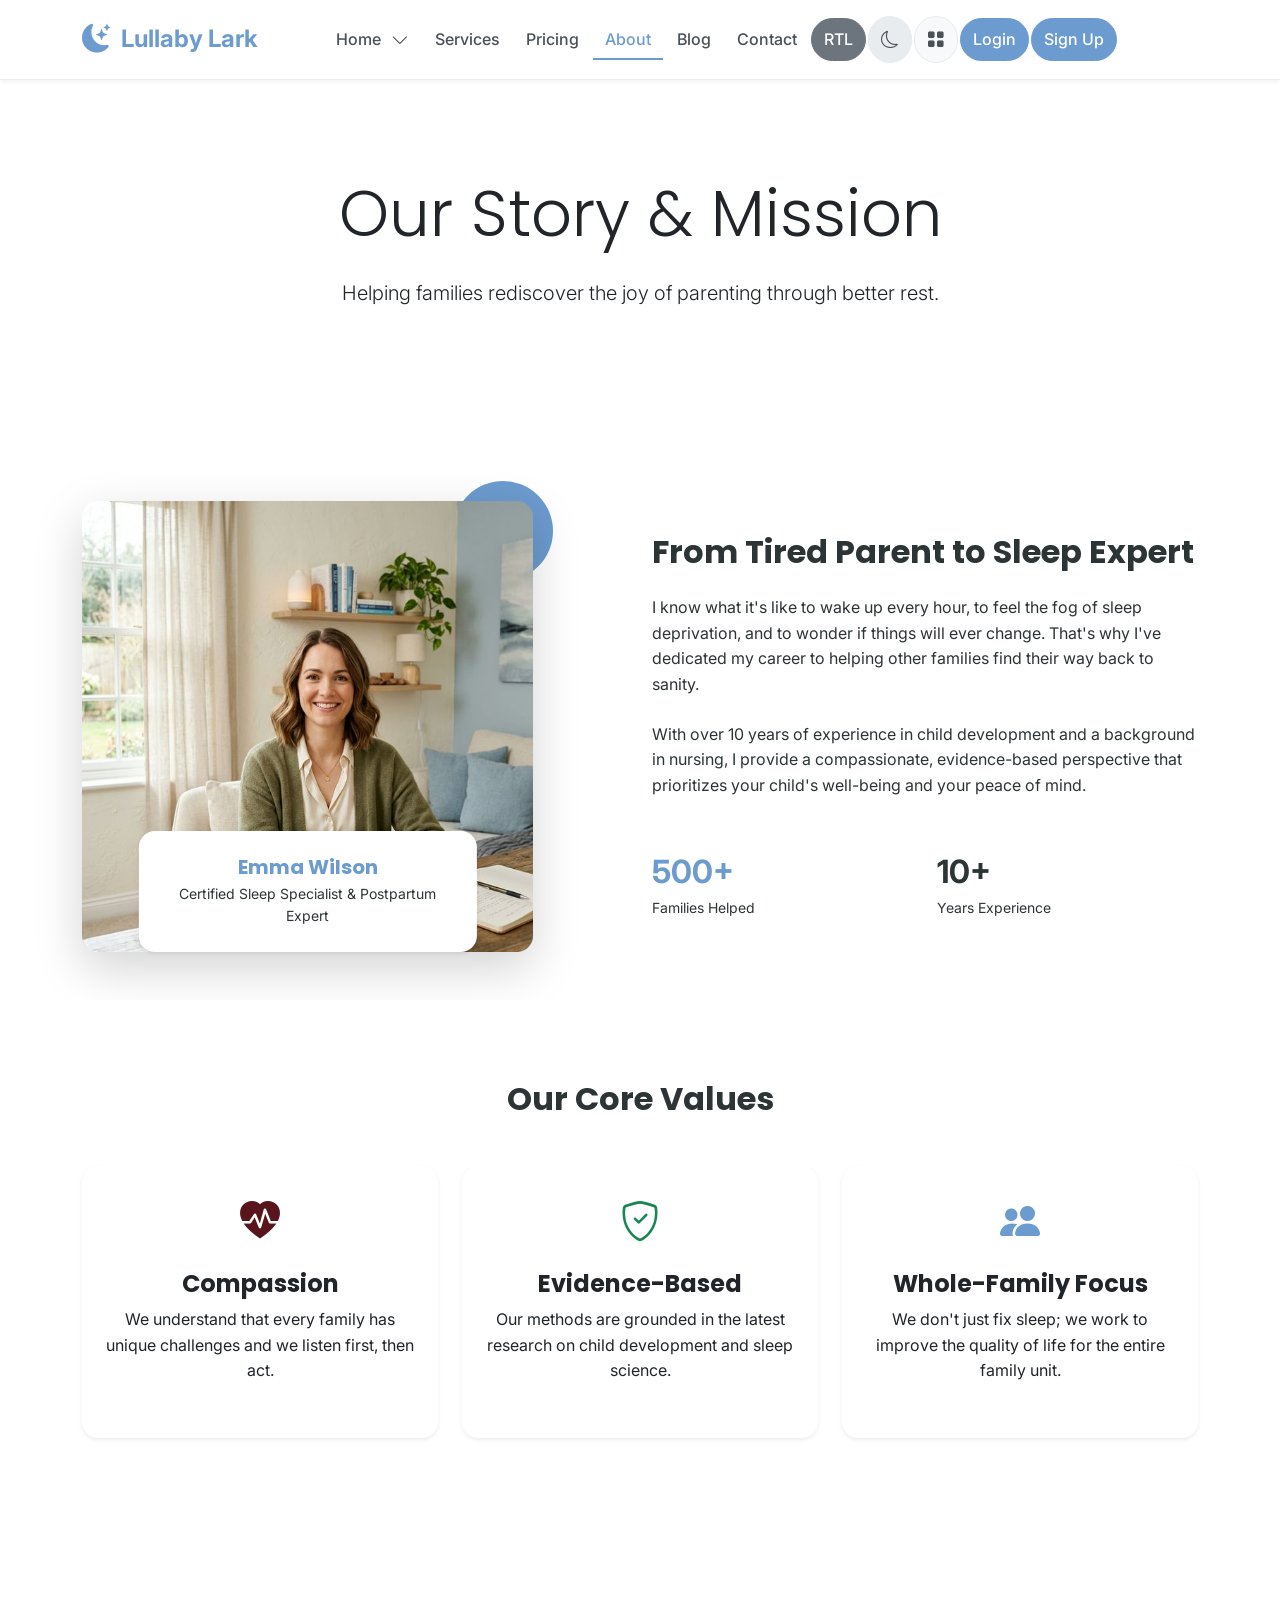
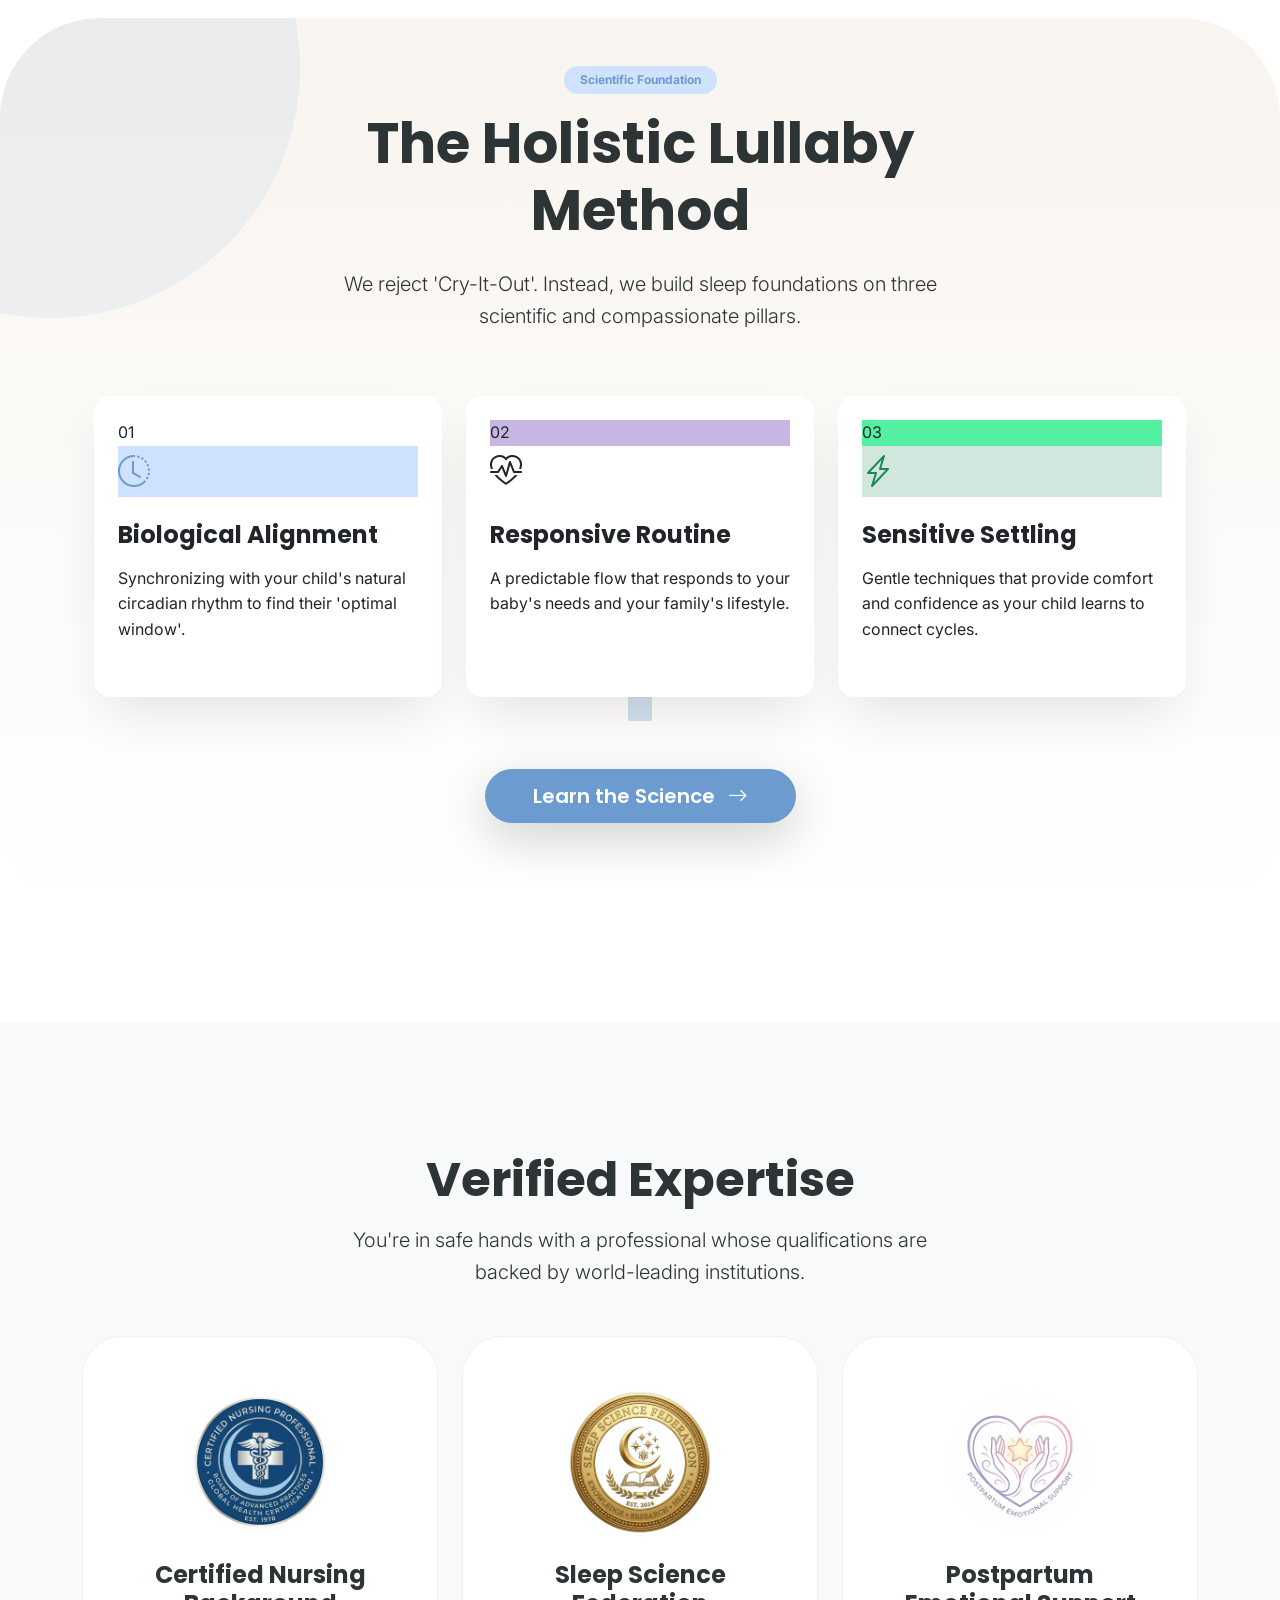
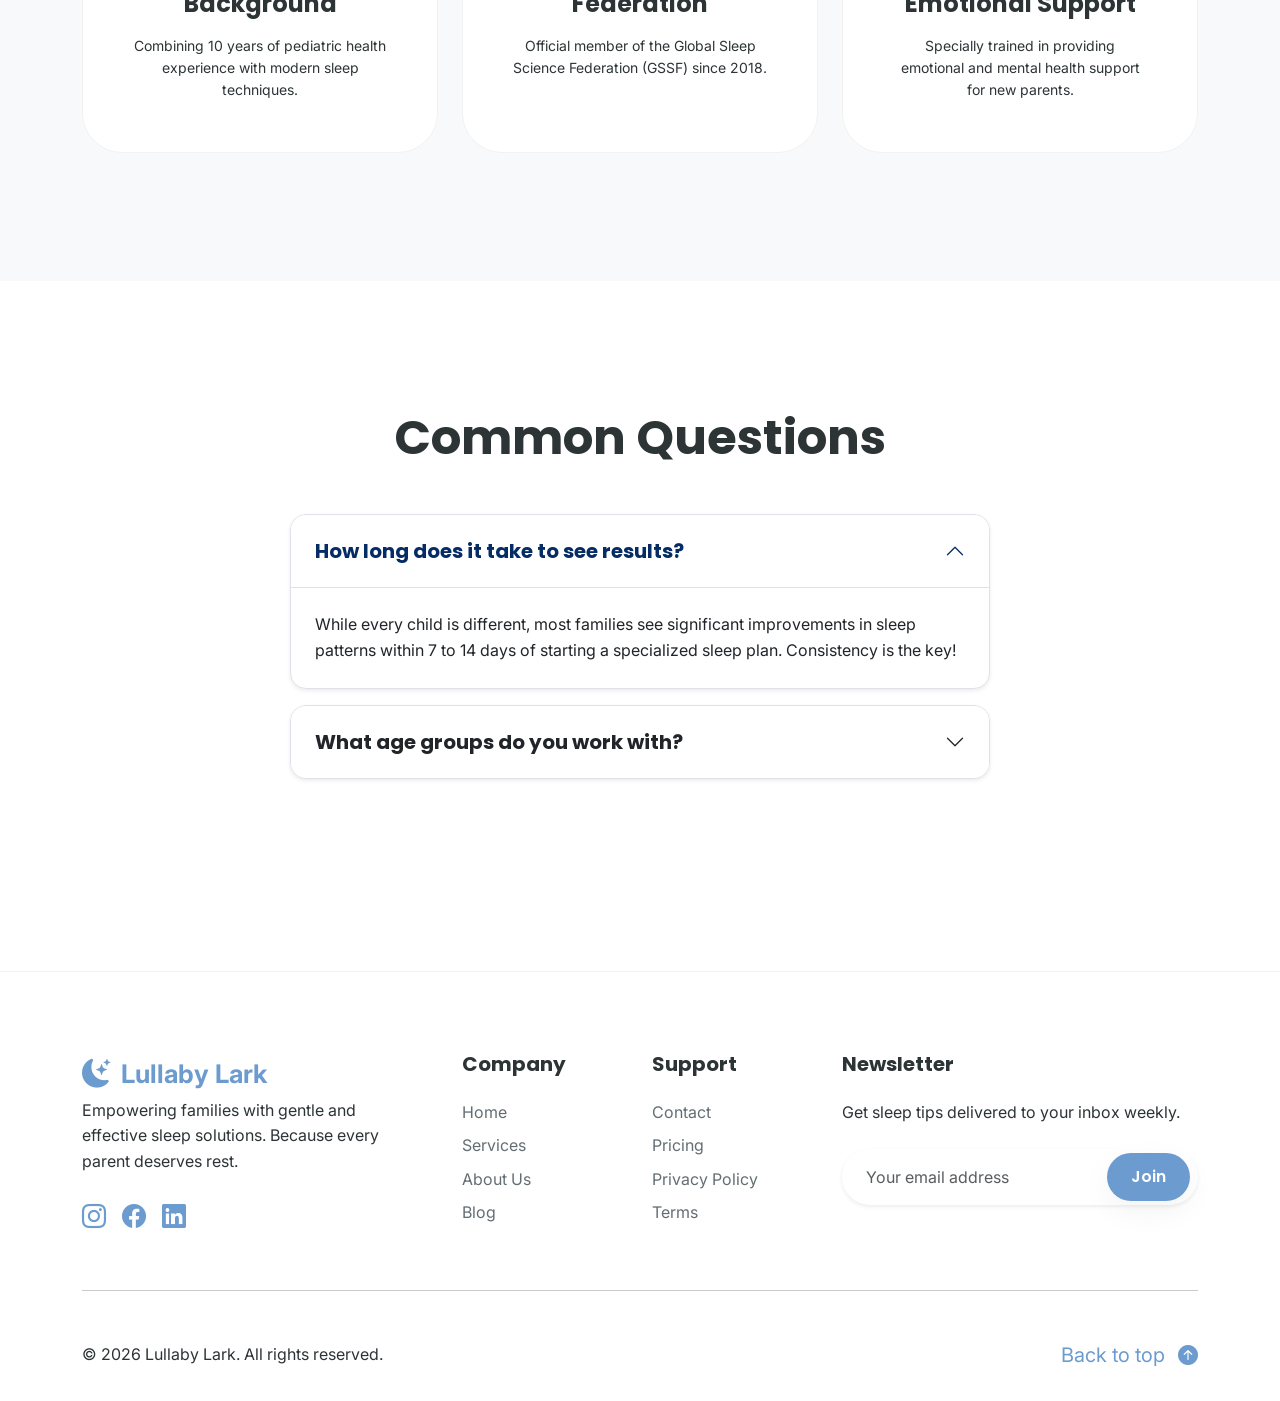
==== about.html @ d652236d "Initial commit of Sleep Consultant website" ====
<!DOCTYPE html>
<html lang="en" data-theme="light">
<head>
    <meta charset="UTF-8">
    <meta name="viewport" content="width=device-width, initial-scale=1.0">
    <title>About Lullaby Lark | Guided by Compassion</title>
    <link rel="icon" type="image/png" href="assets/images/favicon.png">
    <!-- Fonts -->
    <link rel="preconnect" href="https://fonts.googleapis.com">
    <link rel="preconnect" href="https://fonts.gstatic.com" crossorigin>
    <link href="https://fonts.googleapis.com/css2?family=Inter:wght@400;500;600&family=Poppins:wght@600;700&display=swap" rel="stylesheet">
    <!-- Bootstrap & Icons -->
    <link href="https://cdn.jsdelivr.net/npm/bootstrap@5.3.0/dist/css/bootstrap.min.css" rel="stylesheet">
    <link href="https://cdn.jsdelivr.net/npm/bootstrap-icons@1.11.1/font/bootstrap-icons.css" rel="stylesheet">
    <!-- Custom CSS -->
    <link rel="stylesheet" href="assets/css/style.css">
    <link rel="stylesheet" href="assets/css/rtl.css">
</head>
<body>

    <nav class="navbar navbar-expand-xl fixed-top">
        <div class="container">
            <a class="navbar-brand" href="index.html">
                <i class="bi bi-moon-stars-fill"></i>
                <span>Lullaby Lark</span>
            </a>
            
            <button class="navbar-toggler shadow-none border-0" type="button" data-bs-toggle="offcanvas" data-bs-target="#offcanvasNavbar">
                <span class="bi bi-list fs-1 text-primary"></span>
            </button>
            
            <div class="offcanvas offcanvas-end" tabindex="-1" id="offcanvasNavbar">
                <div class="offcanvas-header border-bottom">
                    <h5 class="offcanvas-title text-primary"><i class="bi bi-moon-stars-fill me-2"></i>Menu</h5>
                    <button type="button" class="btn-close shadow-none" data-bs-dismiss="offcanvas"></button>
                </div>
                <div class="offcanvas-body">
                    <ul class="navbar-nav justify-content-center flex-grow-1 pe-3">
                        <li class="nav-item dropdown">
                            <a class="nav-link d-inline-flex align-items-center" href="#" role="button" data-bs-toggle="dropdown" aria-expanded="false">
                                Home <i class="bi bi-chevron-down ms-1" style="font-size: 0.75rem; transform: translateY(1px);"></i>
                            </a>
                            <ul class="dropdown-menu border-0 shadow-lg rounded-4 overflow-hidden">
                                <li><a class="dropdown-item py-2" href="index.html">Home</a></li>
                                <li><a class="dropdown-item py-2" href="home-2.html">Home 2</a></li>
                            </ul>
                        </li>
                        <li class="nav-item"><a class="nav-link" href="services.html">Services</a></li>
                        <li class="nav-item"><a class="nav-link" href="pricing.html">Pricing</a></li>
                        <li class="nav-item"><a class="nav-link active" href="about.html">About</a></li>
                        <li class="nav-item"><a class="nav-link" href="blog.html">Blog</a></li>
                        <li class="nav-item"><a class="nav-link" href="contact.html">Contact</a></li>
                        <li class="nav-item">
                            <a class="nav-link" href="#" id="rtl-toggle">
                                RTL
                            </a>
                        </li>
                        <li class="nav-item">
                            <a class="nav-link" href="#" id="theme-toggle">
                                <i class="bi bi-moon"></i>
                            </a>
                        </li>
                        <li class="nav-item">
                            <a class="nav-link" href="dashboard.html">
                                <i class="bi bi-grid-fill"></i>
                            </a>
                        </li>
                        <li class="nav-item">
                            <a class="nav-link" href="login.html">Login</a>
                        </li>
                        <li class="nav-item">
                            <a class="nav-link" href="register.html">Sign Up</a>
                        </li>
                    </ul>
                </div>
            </div>
        </div>
    </nav>

    <!-- Page Title -->
    <header class="py-8 mt-5 bg-white text-dark text-center">
        <div class="container py-5 animate-on-scroll">
            <h1 class="display-3 mb-4">Our Story & Mission</h1>
            <p class="lead text-gray max-w-600 mx-auto">Helping families rediscover the joy of parenting through better rest.</p>
        </div>
    </header>

    <!-- Detailed About -->
    <section class="py-5">
        <div class="container">
            <div class="row align-items-center gy-5">
                <div class="col-lg-5 animate-on-scroll">
                    <div class="position-relative">
                        <div class="bg-primary rounded-circle position-absolute" style="width: 100px; height: 100px; top: -20px; right: -20px; z-index: -1;"></div>
                        <img src="assets/images/about_consultant.png" alt="About the Consultant" class="img-fluid rounded-4 shadow-lg border-5 border-white">
                        <div class="bg-white p-4 shadow-sm rounded-4 position-absolute bottom-0 start-50 translate-middle-x mb-n4 w-75 d-none d-md-block text-center mt-3">
                            <h5 class="mb-1 text-primary">Emma Wilson</h5>
                            <p class="mb-0 small text-gray">Certified Sleep Specialist & Postpartum Expert</p>
                        </div>
                    </div>
                </div>
                <div class="col-lg-6 offset-lg-1 animate-on-scroll">
                    <h2 class="mb-4">From Tired Parent to Sleep Expert</h2>
                    <p class="text-gray mb-4">I know what it's like to wake up every hour, to feel the fog of sleep deprivation, and to wonder if things will ever change. That's why I've dedicated my career to helping other families find their way back to sanity.</p>
                    <p class="text-gray mb-5">With over 10 years of experience in child development and a background in nursing, I provide a compassionate, evidence-based perspective that prioritizes your child's well-being and your peace of mind.</p>
                    <div class="row g-4">
                        <div class="col-6">
                            <div class="fw-bold fs-2 text-primary">500+</div>
                            <div class="text-gray small">Families Helped</div>
                        </div>
                        <div class="col-6">
                            <div class="fw-bold fs-2 text-tertiary">10+</div>
                            <div class="text-gray small">Years Experience</div>
                        </div>
                    </div>
                </div>
            </div>
        </div>
    </section>

    <!-- Our Values -->
    <section class="py-8 bg-white">
        <div class="container animate-on-scroll text-center">
           <h2 class="mb-5">Our Core Values</h2>
           <div class="row g-4 text-start">
               <div class="col-md-4">
                   <div class="card p-4 h-100 border-0 shadow-sm rounded-4 text-center">
                       <i class="bi bi-heart-pulse-fill fs-1 text-danger-emphasis mb-3"></i>
                       <h4>Compassion</h4>
                       <p class="text-gray mb-0">We understand that every family has unique challenges and we listen first, then act.</p>
                   </div>
               </div>
               <div class="col-md-4">
                   <div class="card p-4 h-100 border-0 shadow-sm rounded-4 text-center">
                       <i class="bi bi-shield-check fs-1 text-success mb-3"></i>
                       <h4>Evidence-Based</h4>
                       <p class="text-gray mb-0">Our methods are grounded in the latest research on child development and sleep science.</p>
                   </div>
               </div>
               <div class="col-md-4">
                   <div class="card p-4 h-100 border-0 shadow-sm rounded-4 text-center">
                       <i class="bi bi-people-fill fs-1 text-primary mb-3"></i>
                       <h4>Whole-Family Focus</h4>
                       <p class="text-gray mb-0">We don't just fix sleep; we work to improve the quality of life for the entire family unit.</p>
                   </div>
               </div>
           </div>
        </div>
    </section>

    <!-- Holistic Lullaby Method (Redesigned) -->
    <section class="pt-5 pb-10 reassurance-bg position-relative overflow-hidden">
        <!-- Floating Dream Element -->
        <div class="glow-pulse" style="background: var(--primary-color); width: 500px; height: 500px; position: absolute; top: -200px; left: -200px; opacity: 0.1; border-radius: 50%;"></div>

        <div class="container px-4 position-relative z-1">
            <div class="row justify-content-center text-center mb-5">
                <div class="col-lg-8 animate-on-scroll">
                    <span class="badge bg-primary-subtle text-primary rounded-pill px-3 py-2 mb-3">Scientific Foundation</span>
                    <h2 class="display-4 fw-bold mb-4">The Holistic Lullaby Method</h2>
                    <p class="lead text-gray max-w-600 mx-auto">We reject 'Cry-It-Out'. Instead, we build sleep foundations on three scientific and compassionate pillars.</p>
                </div>

            </div>
            
            <div class="row g-4 position-relative">
                <!-- Connecting Line (Desktop) -->
                <div class="position-absolute d-none d-lg-block h-100 bg-primary-subtle" style="width: 2px; left: 50%; top: 0; transform: translateX(-50%); opacity: 0.3;">
                    <div class="h-100 bg-primary" style="width: 100%; height: 50%; position: absolute; top: 0; left: 0;"></div>
                </div>

                <!-- Pillar 1 -->
                <div class="col-lg-4 animate-on-scroll">
                    <div class="card h-100 border-0 shadow-2xl rounded-4 p-4 bg-white hover-up overflow-hidden position-relative">
                        <div class="pillar-number">01</div>
                        <div class="pillar-icon-box bg-primary-subtle text-primary mb-4">
                            <i class="bi bi-clock-history fs-2"></i>
                        </div>
                        <h4 class="fw-bold mb-3 text-dark">Biological Alignment</h4>
                        <p class="text-gray mb-0">Synchronizing with your child's natural circadian rhythm to find their 'optimal window'.</p>
                    </div>
                </div>

                <!-- Pillar 2 -->
                <div class="col-lg-4 animate-on-scroll" style="animation-delay: 0.1s;">
                    <div class="card h-100 border-0 shadow-2xl rounded-4 p-4 bg-white hover-up overflow-hidden position-relative">
                        <div class="pillar-number" style="background: var(--tertiary-color);">02</div>
                        <div class="pillar-icon-box bg-tertiary-subtle text-tertiary mb-4">
                            <i class="bi bi-heart-pulse fs-2"></i>
                        </div>
                        <h4 class="fw-bold mb-3 text-dark">Responsive Routine</h4>
                        <p class="text-gray mb-0">A predictable flow that responds to your baby's needs and your family's lifestyle.</p>
                    </div>
                </div>

                <!-- Pillar 3 -->
                <div class="col-lg-4 animate-on-scroll" style="animation-delay: 0.2s;">
                    <div class="card h-100 border-0 shadow-2xl rounded-4 p-4 bg-white hover-up overflow-hidden position-relative">
                        <div class="pillar-number" style="background: var(--success-color);">03</div>
                        <div class="pillar-icon-box bg-success-subtle text-success mb-4">
                            <i class="bi bi-lightning-charge fs-2"></i>
                        </div>
                        <h4 class="fw-bold mb-3 text-dark">Sensitive Settling</h4>
                        <p class="text-gray mb-0">Gentle techniques that provide comfort and confidence as your child learns to connect cycles.</p>
                    </div>
                </div>
            </div>

            <div class="text-center mt-5 pt-4 animate-on-scroll">
                <a href="services.html" class="btn btn-primary btn-lg rounded-pill px-5 shadow-lg">Learn the Science <i class="bi bi-arrow-right ms-2"></i></a>
            </div>
        </div>
    </section>


    <!-- 2. Verified Expertise (Credentials/Badge Grid) -->
    <section class="py-10 bg-light">
        <div class="container animate-on-scroll text-center">
            <div class="mb-5">
                <h2 class="display-5 fw-bold mb-3">Verified Expertise</h2>
                <p class="text-gray lead mx-auto max-w-600">You're in safe hands with a professional whose qualifications are backed by world-leading institutions.</p>
            </div>
            
            <div class="row g-4 text-start">
                <div class="col-lg-4 col-md-6 animate-on-scroll">
                    <div class="badge-item badge-glow">
                        <div class="mb-4 d-flex justify-content-center align-items-center" style="height: 150px;">
                            <img src="assets/images/nursing_badge.png" alt="Nursing Badge" style="max-height: 100%; border-radius: 50%; mix-blend-mode: multiply;">
                        </div>
                        <h4 class="fw-bold mb-3">Certified Nursing Background</h4>
                        <p class="text-gray small mb-0">Combining 10 years of pediatric health experience with modern sleep techniques.</p>
                    </div>
                </div>
                <div class="col-lg-4 col-md-6 animate-on-scroll" style="animation-delay: 0.1s;">
                    <div class="badge-item badge-glow">
                        <div class="mb-4 d-flex justify-content-center align-items-center" style="height: 150px;">
                            <img src="assets/images/sleep_science_seal.png" alt="Sleep Science Badge" style="max-height: 100%; border-radius: 50%; mix-blend-mode: multiply;">
                        </div>
                        <h4 class="fw-bold mb-3">Sleep Science Federation</h4>
                        <p class="text-gray small mb-0">Official member of the Global Sleep Science Federation (GSSF) since 2018.</p>
                    </div>
                </div>
                <div class="col-lg-4 col-md-12 animate-on-scroll" style="animation-delay: 0.2s;">
                    <div class="badge-item badge-glow">
                        <div class="mb-4 d-flex justify-content-center align-items-center" style="height: 150px;">
                            <img src="assets/images/postpartum_support.png" alt="Compassion Badge" style="max-height: 100%; border-radius: 50%; mix-blend-mode: multiply;">
                        </div>
                        <h4 class="fw-bold mb-3">Postpartum Emotional Support</h4>
                        <p class="text-gray small mb-0">Specially trained in providing emotional and mental health support for new parents.</p>
                    </div>
                </div>
            </div>
        </div>
    </section>

    <!-- FAQ -->
    <section class="py-10 bg-white">
        <div class="container animate-on-scroll">
            <h2 class="text-center mb-5 display-5 fw-bold">Common Questions</h2>
            <div class="accordion accordion-flush mx-auto max-w-700" id="faqAccordion">
                <div class="accordion-item shadow-sm mb-3 rounded-4 overflow-hidden border">
                    <h2 class="accordion-header">
                        <button class="accordion-button shadow-none bg-white p-4 fs-5 fw-bold" type="button" data-bs-toggle="collapse" data-bs-target="#collapseOne">
                            How long does it take to see results?
                        </button>
                    </h2>
                    <div id="collapseOne" class="accordion-collapse collapse show" data-bs-parent="#faqAccordion">
                        <div class="accordion-body p-4 text-gray border-top">
                            While every child is different, most families see significant improvements in sleep patterns within 7 to 14 days of starting a specialized sleep plan. Consistency is the key!
                        </div>
                    </div>
                </div>
                <div class="accordion-item shadow-sm mb-3 rounded-4 overflow-hidden border">
                    <h2 class="accordion-header">
                        <button class="accordion-button collapsed shadow-none bg-white p-4 fs-5 fw-bold" type="button" data-bs-toggle="collapse" data-bs-target="#collapseTwo">
                            What age groups do you work with?
                        </button>
                    </h2>
                    <div id="collapseTwo" class="accordion-collapse collapse" data-bs-parent="#faqAccordion">
                        <div class="accordion-body p-4 text-gray border-top">
                            I specialize in newborn support (0-4 months), baby sleep (4-18 months), and toddler/preschool sleep (18 months - 5 years). Each plan is developmentally appropriate for those specific milestones.
                        </div>
                    </div>
                </div>
            </div>
        </div>
    </section>

    <!-- Footer -->
    <footer class="mt-5">
        <div class="container animate-on-scroll">
            <div class="row g-4">
                <div class="col-lg-4">
                    <a class="navbar-brand mb-3 d-inline-block" href="#">
                        <i class="bi bi-moon-stars-fill"></i>
                        <span>Lullaby Lark</span>
                    </a>
                    <p class="text-gray pe-lg-5">Empowering families with gentle and effective sleep solutions. Because every parent deserves rest.</p>
                    <div class="social-links d-flex gap-3 mt-4">
                        <a href="#" class="fs-4 text-primary social-link"><i class="bi bi-instagram"></i></a>
                        <a href="#" class="fs-4 text-primary social-link"><i class="bi bi-facebook"></i></a>
                        <a href="#" class="fs-4 text-primary social-link"><i class="bi bi-linkedin"></i></a>
                    </div>
                </div>
                <div class="col-lg-2">
                    <h5 class="mb-4 fw-bold">Company</h5>
                    <ul class="list-unstyled">
                        <li class="mb-2"><a href="index.html" class="footer-link">Home</a></li>
                        <li class="mb-2"><a href="services.html" class="footer-link">Services</a></li>
                        <li class="mb-2"><a href="about.html" class="footer-link">About Us</a></li>
                        <li class="mb-2"><a href="blog.html" class="footer-link">Blog</a></li>
                    </ul>
                </div>
                <div class="col-lg-2">
                    <h5 class="mb-4 fw-bold">Support</h5>
                    <ul class="list-unstyled">
                        <li class="mb-2"><a href="contact.html" class="footer-link">Contact</a></li>
                        <li class="mb-2"><a href="pricing.html" class="footer-link">Pricing</a></li>
                        <li class="mb-2"><a href="#" class="footer-link">Privacy Policy</a></li>
                        <li class="mb-2"><a href="#" class="footer-link">Terms</a></li>
                    </ul>
                </div>
                <div class="col-lg-4">
                    <h5 class="mb-4 fw-bold">Newsletter</h5>
                    <p class="text-gray mb-4">Get sleep tips delivered to your inbox weekly.</p>
                    <form action="#" class="newsletter-form position-relative">
                        <input type="email" class="form-control rounded-pill py-3 px-4 border-0 shadow-sm" placeholder="Your email address" required>
                        <button type="submit" class="btn btn-primary position-absolute top-50 end-0 translate-middle-y me-2 px-4 rounded-pill">Join</button>
                    </form>
                </div>
            </div>
            <hr class="my-5 opacity-10">
            <div class="row align-items-center">
                <div class="col-md-6 text-center text-md-start">
                    <p class="text-gray mb-0">&copy; 2026 Lullaby Lark. All rights reserved.</p>
                </div>
                <div class="col-md-6 text-center text-md-end mt-3 mt-md-0">
                    <div id="back-to-top" class="d-inline-block text-primary fs-5" style="cursor: pointer;">
                        Back to top <i class="bi bi-arrow-up-circle-fill ms-2"></i>
                    </div>
                </div>
            </div>
        </div>
    </footer>

    <script src="https://cdn.jsdelivr.net/npm/bootstrap@5.3.0/dist/js/bootstrap.bundle.min.js"></script>
    <script src="assets/js/main.js"></script>
</body>
</html>
---- assets/css/style.css ----
/* 
  Lullaby Lark - Design System
  Colors:
  - Primary: Soft Blue (#6C9BCF)
  - Secondary: Warm Cream (#F8F4EF)
  - Tertiary: Calm Lavender (#C8B6E2)
*/

:root {
    --primary-color: #6C9BCF;
    --secondary-color: #F8F4EF;
    --tertiary-color: #C8B6E2;
    --dark-color: #2D3436;
    --light-color: #FFFFFF;
    --gray-color: #636E72;
    --success-color: #55EFA1;
    --error-color: #FF7675;

    --surface-color: #FFFFFF;
    --border-color: rgba(0, 0, 0, 0.05);
    --glass-bg: rgba(255, 255, 255, 0.4);
    --glass-border: rgba(255, 255, 255, 0.3);

    --font-primary: 'Poppins', sans-serif;
    --font-secondary: 'Inter', sans-serif;

    --spacing-xs: 4px;
    --spacing-sm: 8px;
    --spacing-md: 16px;
    --spacing-lg: 24px;
    --spacing-xl: 32px;
    --spacing-xxl: 48px;

    --border-radius: 16px;
    --transition: all 0.3s ease;
    --shadow: 0 10px 30px rgba(0, 0, 0, 0.05);
}

[data-theme="dark"] {
    --secondary-color: #0F0F0F;
    /* Deeper background */
    --dark-color: #F8F4EF;
    --light-color: #1A1A1A;
    --gray-color: #A0A0A0;
    --surface-color: #1C1C1E;
    /* Distinct card color */
    --border-color: rgba(255, 255, 255, 0.12);
    --glass-bg: rgba(255, 255, 255, 0.05);
    --glass-border: rgba(255, 255, 255, 0.1);
    --shadow: 0 10px 40px rgba(0, 0, 0, 0.6);
}


/* Dark Mode Global Overrides - Fixed all Bootstrap background classes */

/* Override for 01 Biology section specifically */
[data-theme="dark"] .split-content .split-half.bg-white {
    background: #1C1C1E !important;
    color: #FFFFFF !important;
}

/* Fix all Bootstrap background classes */
[data-theme="dark"] .bg-light {
    background: var(--secondary-color) !important;
}

[data-theme="dark"] .bg-white {
    background: var(--secondary-color) !important;
    color: #FFFFFF !important;
}

[data-theme="dark"] .bg-light {
    background: var(--secondary-color) !important;
}

/* Components inside bg-white/bg-light should inherit properly */
[data-theme="dark"] .bg-white *,
[data-theme="dark"] .bg-light * {
    color: #FFFFFF !important;
}

[data-theme="dark"] .bg-white .text-gray,
[data-theme="dark"] .bg-light .text-gray {
    color: #FFFFFF !important;
}


/* Fix icon backgrounds in Why Choose Lullaby Lark section for dark mode */
[data-theme="dark"] .bg-tertiary-subtle {
    background: rgba(200, 182, 226, 0.2) !important;
}

[data-theme="dark"] .bg-primary-subtle {
    background: rgba(108, 155, 207, 0.2) !important;
}

[data-theme="dark"] .bg-success-subtle {
    background: rgba(85, 239, 161, 0.2) !important;
}

[data-theme="dark"] .bg-warning-subtle {
    background: rgba(255, 193, 7, 0.2) !important;
}

[data-theme="dark"] .bg-info-subtle {
    background: rgba(23, 162, 184, 0.2) !important;
}

/* Fix icon text colors in dark mode */
[data-theme="dark"] .text-tertiary {
    color: var(--tertiary-color) !important;
}

[data-theme="dark"] .text-primary {
    color: var(--primary-color) !important;
}

[data-theme="dark"] .text-success {
    color: var(--success-color) !important;
}

/* Fix btn-light button in dark mode */
[data-theme="dark"] .btn-light {
    background: #FFFFFF !important;
    color: var(--primary-color) !important;
    border: none !important;
}

[data-theme="dark"] .btn-light:hover {
    background: #F8F9FA !important;
    color: var(--primary-color) !important;
    transform: translateY(-2px);
    box-shadow: 0 5px 15px rgba(255, 255, 255, 0.2);
}

/* Fix btn-outline-light button in dark mode */
[data-theme="dark"] .btn-outline-light {
    background: transparent !important;
    color: #FFFFFF !important;
    border: 2px solid #FFFFFF !important;
}

[data-theme="dark"] .btn-outline-light:hover {
    background: #FFFFFF !important;
    color: var(--primary-color) !important;
    border-color: #FFFFFF !important;
}

/* Fix accordion cards in Common Questions section for dark mode */
[data-theme="dark"] .accordion-item {
    background: #1C1C1E !important;
    border-color: rgba(255, 255, 255, 0.1) !important;
}

[data-theme="dark"] .accordion-button {
    background: #1C1C1E !important;
    color: #FFFFFF !important;
    border-color: rgba(255, 255, 255, 0.1) !important;
}

[data-theme="dark"] .accordion-button:not(.collapsed) {
    background: #1C1C1E !important;
    color: #FFFFFF !important;
    box-shadow: none !important;
}

[data-theme="dark"] .accordion-button:focus {
    box-shadow: none !important;
    border-color: rgba(255, 255, 255, 0.1) !important;
}

[data-theme="dark"] .accordion-body {
    background: #1C1C1E !important;
    color: #FFFFFF !important;
    border-color: rgba(255, 255, 255, 0.1) !important;
}

/* Fix accordion arrow visibility in dark mode */
[data-theme="dark"] .accordion-button::after {
    background-image: url("data:image/svg+xml,%3csvg xmlns='http://www.w3.org/2000/svg' viewBox='0 0 16 16' fill='%23FFFFFF'%3e%3cpath fill-rule='evenodd' d='M1.646 4.646a.5.5 0 0 1 .708 0L8 10.293l5.646-5.647a.5.5 0 0 1 .708.708l-6 6a.5.5 0 0 1-.708 0l-6-6a.5.5 0 0 1 0-.708z'/%3e%3c/svg%3e") !important;
}

[data-theme="dark"] .accordion-button:not(.collapsed)::after {
    background-image: url("data:image/svg+xml,%3csvg xmlns='http://www.w3.org/2000/svg' viewBox='0 0 16 16' fill='%23FFFFFF'%3e%3cpath fill-rule='evenodd' d='M1.646 4.646a.5.5 0 0 1 .708 0L8 10.293l5.646-5.647a.5.5 0 0 1 .708.708l-6 6a.5.5 0 0 1-.708 0l-6-6a.5.5 0 0 1 0-.708z'/%3e%3c/svg%3e") !important;
}

/* Fix See Case Studies button in Evidence-Based Wisdom section for dark mode */
[data-theme="dark"] .btn-tertiary {
    background: var(--primary-color) !important;
    color: white !important;
    border: none !important;
}

[data-theme="dark"] .btn-tertiary:hover {
    background: #8bb4f0 !important;
    color: white !important;
    transform: translateY(-2px);
    box-shadow: 0 5px 15px rgba(139, 180, 240, 0.3);
}

[data-theme="dark"] .btn-case-studies {
    background: var(--primary-color) !important;
    color: white !important;
    border: none !important;
}

[data-theme="dark"] .btn-case-studies:hover {
    background: #8bb4f0 !important;
    color: white !important;
    transform: translateY(-2px);
    box-shadow: 0 5px 15px rgba(139, 180, 240, 0.3);
}

/* Also fix for light theme to ensure consistency */
.btn-tertiary {
    background: var(--primary-color) !important;
    color: white !important;
    border: none !important;
}

.btn-tertiary:hover {
    background: #8bb4f0 !important;
    color: white !important;
    transform: translateY(-2px);
    box-shadow: 0 5px 15px rgba(139, 180, 240, 0.3);
}

.btn-case-studies {
    background: var(--primary-color) !important;
    color: white !important;
    border: none !important;
}

.btn-case-studies:hover {
    background: #8bb4f0 !important;
    color: white !important;
    transform: translateY(-2px);
    box-shadow: 0 5px 15px rgba(139, 180, 240, 0.3);
}




/* Fix Form Inputs in Dark Mode */
[data-theme="dark"] .form-control,
[data-theme="dark"] .form-select,
[data-theme="dark"] .newsletter-form input {
    background-color: #1E1E20 !important;
    border-color: rgba(255, 255, 255, 0.1) !important;
    color: #FFFFFF !important;
}

[data-theme="dark"] .form-control::placeholder {
    color: rgba(255, 255, 255, 0.4) !important;
}

[data-theme="dark"] .card,
[data-theme="dark"] .badge-item,
[data-theme="dark"] .package-card,
[data-theme="dark"] .reveal-card,
[data-theme="dark"] .milestone-card {
    background-color: var(--surface-color);
    border: 1px solid var(--border-color);
    box-shadow: var(--shadow);
}

/* Fix Blending for Badges in Dark Mode */
[data-theme="dark"] .badge-item img {
    mix-blend-mode: normal !important;
    filter: drop-shadow(0 5px 15px rgba(0, 0, 0, 0.3));
}


[data-theme="dark"] .text-dark,
[data-theme="dark"] .text-black {
    color: var(--dark-color) !important;
}

[data-theme="dark"] .border-white {
    border-color: var(--border-color) !important;
}

[data-theme="dark"] .card,
[data-theme="dark"] .essential-card,
[data-theme="dark"] .timeline-step,
[data-theme="dark"] .compare-grid,
[data-theme="dark"] .reveal-card,
[data-theme="dark"] .featured-blog-row,
[data-theme="dark"] .wisdom-nugget,
[data-theme="dark"] .investment-row,
[data-theme="dark"] .trust-item {
    background: var(--surface-color) !important;
    color: var(--dark-color) !important;
}

[data-theme="dark"] .form-control {
    background-color: var(--light-color) !important;
    color: var(--dark-color) !important;
    border-color: var(--border-color) !important;
}

[data-theme="dark"] section[style*="background"] {
    background: var(--light-color) !important;
}

/* Specific Section Fixes */
.app-showcase-gradient {
    background: linear-gradient(135deg, var(--secondary-color) 0%, var(--surface-color) 100%) !important;
}

/* Global Bootstrap Overrides */
.text-primary {
    color: var(--primary-color) !important;
}

.bg-primary {
    background-color: var(--primary-color) !important;
}

.bg-secondary {
    background-color: var(--secondary-color) !important;
}

.bg-tertiary {
    background-color: var(--tertiary-color) !important;
}

.btn-primary {
    background-color: var(--primary-color) !important;
    border-color: var(--primary-color) !important;
    color: white !important;
}

.btn-outline-primary {
    color: var(--primary-color) !important;
    border-color: var(--primary-color) !important;
}

.btn-outline-primary:hover {
    background-color: var(--primary-color) !important;
    color: white !important;
}

/* Footer Links */
.footer-link {
    color: var(--gray-color) !important;
    transition: var(--transition);
    display: inline-block;
    text-decoration: none !important;
}

.footer-link:hover {
    color: var(--primary-color) !important;
    transform: translateX(5px);
}

.social-link {
    transition: var(--transition);
    display: inline-block;
}

.social-link:hover {
    color: var(--primary-color) !important;
    transform: translateY(-5px);
}

body {
    font-family: var(--font-secondary);
    background-color: var(--secondary-color);
    color: var(--dark-color);
    line-height: 1.6;
    overflow-x: hidden;
}

h1,
h2,
h3,
h4,
h5,
h6 {
    font-family: var(--font-primary);
    font-weight: 700;
}

/* Animations */
@keyframes fadeInUp {
    from {
        opacity: 0;
        transform: translateY(20px);
    }

    to {
        opacity: 1;
        transform: translateY(0);
    }
}

@keyframes float {
    0% {
        transform: translateY(0px);
    }

    50% {
        transform: translateY(-10px);
    }

    100% {
        transform: translateY(0px);
    }
}

@keyframes wave {
    0% {
        border-radius: 60% 40% 30% 70% / 60% 30% 70% 40%;
        transform: scale(1);
    }

    50% {
        border-radius: 30% 60% 70% 40% / 50% 60% 30% 60%;
        transform: scale(1.1);
    }

    100% {
        border-radius: 60% 40% 30% 70% / 60% 30% 70% 40%;
        transform: scale(1);
    }
}

@keyframes sleepDust {
    0% {
        transform: translateY(0) translateX(0) scale(0);
        opacity: 0;
    }

    50% {
        opacity: 0.5;
        transform: translateY(-20px) translateX(10px) scale(1);
    }

    100% {
        transform: translateY(-40px) translateX(-10px) scale(0);
        opacity: 0;
    }
}

@keyframes haloBreath {
    0% {
        transform: scale(0.95);
        opacity: 0.1;
    }

    50% {
        transform: scale(1.05);
        opacity: 0.2;
    }

    100% {
        transform: scale(0.95);
        opacity: 0.1;
    }
}

@keyframes titleLetters {
    0% {
        opacity: 0;
        transform: translateY(10px);
        filter: blur(5px);
    }

    100% {
        opacity: 1;
        transform: translateY(0);
        filter: blur(0);
    }
}

@keyframes slideInFromLeft {
    from {
        opacity: 0;
        transform: translateX(-50px);
    }

    to {
        opacity: 1;
        transform: translateX(0);
    }
}

@keyframes floatSoft {
    0% {
        transform: translateY(0px) rotate(0deg);
    }

    50% {
        transform: translateY(-15px) rotate(2deg);
    }

    100% {
        transform: translateY(0px) rotate(0deg);
    }
}

@keyframes splitReveal {
    from {
        clip-path: inset(0 50% 0 50%);
        opacity: 0;
    }

    to {
        clip-path: inset(0 0 0 0);
        opacity: 1;
    }
}

@keyframes glowPulse {
    0% {
        box-shadow: 0 0 0px rgba(108, 155, 207, 0.2);
    }

    50% {
        box-shadow: 0 0 30px rgba(108, 155, 207, 0.4);
    }

    100% {
        box-shadow: 0 0 0px rgba(108, 155, 207, 0.2);
    }
}

@keyframes twinkle {

    0%,
    100% {
        opacity: 0.3;
        transform: scale(0.8);
    }

    50% {
        opacity: 0.8;
        transform: scale(1.2);
    }
}

@keyframes orbit {
    from {
        transform: rotate(0deg) translateX(150px) rotate(0deg);
    }

    to {
        transform: rotate(360deg) translateX(150px) rotate(-360deg);
    }
}

@keyframes zzz {
    0% {
        opacity: 0;
        transform: translate(0, 0) scale(0.5);
    }

    50% {
        opacity: 0.5;
        transform: translate(10px, -20px) scale(0.8);
    }

    100% {
        opacity: 0;
        transform: translate(20px, -40px) scale(1);
    }
}

.split-reveal {
    animation: splitReveal 1.5s cubic-bezier(0.77, 0, 0.175, 1) forwards;
}

.glow-pulse {
    animation: glowPulse 4s infinite;
}

@keyframes lineDash {
    to {
        stroke-dashoffset: 0;
    }
}

@keyframes ripple {
    0% {
        box-shadow: 0 0 0 0 rgba(108, 155, 207, 0.4);
    }

    70% {
        box-shadow: 0 0 0 20px rgba(108, 155, 207, 0);
    }

    100% {
        box-shadow: 0 0 0 0 rgba(108, 155, 207, 0);
    }
}

.timeline-line {
    stroke-dasharray: 1000;
    stroke-dashoffset: 1000;
    animation: lineDash 4s linear infinite;
}

.ripple-hover:hover {
    animation: ripple 1.5s infinite;
}

@keyframes glowSilver {
    0% {
        filter: drop-shadow(0 0 5px rgba(255, 255, 255, 0.4));
    }

    50% {
        filter: drop-shadow(0 0 20px rgba(108, 155, 207, 0.6));
    }

    100% {
        filter: drop-shadow(0 0 5px rgba(255, 255, 255, 0.4));
    }
}

.badge-glow:hover img {
    animation: glowSilver 2s infinite ease-in-out;
    transform: scale(1.1) rotate(5deg);
}

@keyframes slideUpFade {
    from {
        opacity: 0;
        transform: translateY(40px);
    }

    to {
        opacity: 1;
        transform: translateY(0);
    }
}

@keyframes circleExpand {
    0% {
        transform: scale(1);
    }

    50% {
        transform: scale(1.1);
        box-shadow: 0 0 30px rgba(108, 155, 207, 0.4);
    }

    100% {
        transform: scale(1);
    }
}

.slide-up-fade {
    animation: slideUpFade 0.8s ease-out forwards;
}

.circle-expand-hover:hover {
    animation: circleExpand 1s infinite alternate;
}

@keyframes pulseOnline {
    0% {
        transform: scale(0.95);
        box-shadow: 0 0 0 0 rgba(76, 175, 80, 0.7);
    }

    70% {
        transform: scale(1);
        box-shadow: 0 0 0 10px rgba(76, 175, 80, 0);
    }

    100% {
        transform: scale(0.95);
        box-shadow: 0 0 0 0 rgba(76, 175, 80, 0);
    }
}

.pulse-online {
    animation: pulseOnline 2s infinite;
}

.parallax-cta-card {
    background: white;
    border-radius: 40px;
    padding: 60px;
    transform: translateY(-50px);
    box-shadow: 0 50px 100px rgba(0, 0, 0, 0.08);
    position: relative;
    z-index: 10;
}

[data-theme="dark"] .parallax-cta-card {
    background: #1C1C1E !important;
    color: #FFFFFF !important;
}

[data-theme="dark"] .parallax-cta-card h2,
[data-theme="dark"] .parallax-cta-card p,
[data-theme="dark"] .parallax-cta-card .text-gray,
[data-theme="dark"] .parallax-cta-card .text-success {
    color: #FFFFFF !important;
}

/* More specific rule for response guarantee card */
[data-theme="dark"] #response-guarantee-card.parallax-cta-card {
    background: #1C1C1E !important;
    color: #FFFFFF !important;
    border: 2px solid rgba(255, 255, 255, 0.2) !important;
    box-shadow: 0 10px 40px rgba(0, 0, 0, 0.8) !important;
}

[data-theme="dark"] #response-guarantee-card.parallax-cta-card h2,
[data-theme="dark"] #response-guarantee-card.parallax-cta-card p,
[data-theme="dark"] #response-guarantee-card.parallax-cta-card .text-gray,
[data-theme="dark"] #response-guarantee-card.parallax-cta-card .text-success {
    color: #FFFFFF !important;
}

/* Blog details blockquote fix */
blockquote.bg-secondary-subtle {
    border-color: var(--primary-color) !important;
    border-width: 3px !important;
    border-style: solid !important;
}

[data-theme="dark"] blockquote.bg-secondary-subtle {
    background: #1C1C1E !important;
    color: #FFFFFF !important;
    border-color: var(--primary-color) !important;
}

[data-theme="dark"] blockquote.bg-secondary-subtle p {
    color: #FFFFFF !important;
}

/* Section Background System - Global Dark Mode Support */
.section {
    background: var(--surface-color);
    transition: background 0.3s ease;
}

.section-light {
    background: var(--surface-color);
    transition: background 0.3s ease;
}

.section-dark {
    background: var(--primary-color);
    color: white;
    transition: background 0.3s ease;
}

[data-theme="dark"] .section,
[data-theme="dark"] .section-light {
    background: var(--secondary-color);
    color: #FFFFFF;
}

[data-theme="dark"] .section-dark {
    background: var(--primary-color);
    color: white;
}

/* Component Background System */
.component {
    background: var(--surface-color);
    transition: background 0.3s ease;
}

[data-theme="dark"] .component {
    background: #1C1C1E;
    color: #FFFFFF;
}


/* Fix body background for theme consistency */
body {
    background: var(--surface-color);
    transition: background 0.3s ease;
}

[data-theme="dark"] body {
    background: var(--secondary-color);
}

/* Text Color Handling for Sections */
[data-theme="dark"] .section .text-gray,
[data-theme="dark"] .section-light .text-gray {
    color: #FFFFFF !important;
}

[data-theme="dark"] .section h1,
[data-theme="dark"] .section h2,
[data-theme="dark"] .section h3,
[data-theme="dark"] .section h4,
[data-theme="dark"] .section h5,
[data-theme="dark"] .section h6,
[data-theme="dark"] .section-light h1,
[data-theme="dark"] .section-light h2,
[data-theme="dark"] .section-light h3,
[data-theme="dark"] .section-light h4,
[data-theme="dark"] .section-light h5,
[data-theme="dark"] .section-light h6 {
    color: #FFFFFF !important;
}

[data-theme="dark"] .section p,
[data-theme="dark"] .section-light p {
    color: #FFFFFF !important;
}

[data-theme="dark"] .component h1,
[data-theme="dark"] .component h2,
[data-theme="dark"] .component h3,
[data-theme="dark"] .component h4,
[data-theme="dark"] .component h5,
[data-theme="dark"] .component h6 {
    color: #FFFFFF !important;
}

[data-theme="dark"] .component p,
[data-theme="dark"] .component .text-gray {
    color: #FFFFFF !important;
}

/* Strengthen base rules - no mobile overrides needed */
.section .container,
.section-light .container {
    background: transparent !important;
}

.section .component,
.section-light .component {
    background: #1C1C1E !important;
    color: #FFFFFF !important;
}

[data-theme="dark"] .section .component,
[data-theme="dark"] .section-light .component {
    background: #1C1C1E !important;
    color: #FFFFFF !important;
}

/* Media query for below 577px - same as above 576px system */
@media (max-width: 576px) {

    .section,
    .section-light {
        background: var(--surface-color) !important;
    }

    [data-theme="dark"] .section,
    [data-theme="dark"] .section-light {
        background: var(--secondary-color) !important;
    }

    .section .container,
    .section-light .container {
        background: transparent !important;
    }

    .section .component,
    .section-light .component {
        background: #1C1C1E !important;
        color: #FFFFFF !important;
    }

    [data-theme="dark"] .section .component,
    [data-theme="dark"] .section-light .component {
        background: #1C1C1E !important;
        color: #FFFFFF !important;
    }

    /* Override py-8 to not interfere with section background */
    .py-8 {
        background: transparent !important;
    }

    [data-theme="dark"] .py-8 {
        background: var(--secondary-color) !important;
    }

    .section.py-8,
    .section-light.py-8 {
        background: var(--surface-color) !important;
    }

    [data-theme="dark"] .section.py-8,
    [data-theme="dark"] .section-light.py-8 {
        background: var(--secondary-color) !important;
    }
}

/* Remove all mobile-specific patches - use global system instead */

@keyframes pulseSoft {
    0% {
        transform: scale(1);
        filter: brightness(1);
    }

    50% {
        transform: scale(1.02);
        filter: brightness(1.05);
    }

    100% {
        transform: scale(1);
        filter: brightness(1);
    }
}

.pulse-soft {
    animation: pulseSoft 3s infinite ease-in-out;
}

.animate-up {
    animation: fadeInUp 0.8s ease forwards;
}

.float {
    animation: float 3s ease-in-out infinite;
}

.float-soft {
    animation: floatSoft 5s ease-in-out infinite;
}

.slide-in-left {
    animation: slideInFromLeft 1s ease forwards;
}

/* Buttons */
.btn-primary {
    background-color: var(--primary-color);
    border: none;
    border-radius: 50px;
    padding: 12px 30px;
    font-family: var(--font-primary);
    font-weight: 600;
    transition: var(--transition);
    box-shadow: var(--shadow);
    color: white;
}

.btn-primary:hover {
    background-color: #5B8ABF;
    transform: translateY(-3px);
    box-shadow: 0 15px 35px rgba(108, 155, 207, 0.3);
    color: white;
}

.btn-outline {
    border: 2px solid var(--primary-color);
    background: transparent;
    border-radius: 50px;
    padding: 10px 28px;
    color: var(--primary-color);
    transition: var(--transition);
}

.btn-outline:hover {
    background: var(--primary-color);
    color: white;
}





/* Hero Section */
.hero {
    min-height: 100vh;
    display: flex;
    flex-direction: column;
    justify-content: center;
    padding-top: 80px;
    /* Offset for sticky navbar */
    position: relative;
    overflow: hidden;
}

.hero-shapes {
    position: absolute;
    top: 0;
    left: 0;
    width: 100%;
    height: 100%;
    z-index: -1;
}

.shape {
    position: absolute;
    background: var(--tertiary-color);
    opacity: 0.2;
    filter: blur(40px);
    animation: wave 10s infinite alternate;
}

.shape-1 {
    width: 300px;
    height: 300px;
    top: -50px;
    left: -50px;
}

.shape-2 {
    width: 400px;
    height: 400px;
    bottom: -100px;
    right: -50px;
    background: var(--primary-color);
}

.hero-img {
    border-radius: 30% 70% 70% 30% / 30% 30% 70% 70%;
    overflow: hidden;
    box-shadow: var(--shadow);
    animation: wave 8s ease-in-out infinite alternate;
}

/* Cards */
.card {
    background: var(--surface-color);
    border: none;
    border-radius: var(--border-radius);
    padding: 30px;
    transition: var(--transition);
    box-shadow: var(--shadow);
    margin-bottom: 30px;
}

.card:hover {
    transform: translateY(-10px);
}

/* Footer */
footer {
    background: var(--light-color);
    padding: 80px 0 30px;
    border-top: 1px solid var(--border-color);
}

/* Home Sections Styling Enhancement */
.bento-grid {
    display: grid;
    grid-template-columns: repeat(4, 1fr);
    grid-template-rows: repeat(2, 1fr);
    gap: 20px;
}

@media (max-width: 991.98px) {
    .bento-grid {
        grid-template-columns: 1fr;
        grid-template-rows: auto;
    }
}

.bento-item {
    background: var(--surface-color);
    border-radius: 24px;
    padding: 30px;
    box-shadow: var(--shadow);
    transition: var(--transition);
}

.bento-item:nth-child(1) {
    grid-column: span 2;
    grid-row: span 2;
    background: linear-gradient(135deg, var(--secondary-color), var(--surface-color));
}

.bento-item:nth-child(2) {
    grid-column: span 2;
    background: var(--primary-color);
    color: white;
}

.bento-item:nth-child(3) {
    grid-column: span 1;
    background: var(--tertiary-color);
    color: white;
}

.bento-item:nth-child(4) {
    grid-column: span 1;
}

@media (max-width: 991.98px) {

    .bento-item:nth-child(1),
    .bento-item:nth-child(2),
    .bento-item:nth-child(3),
    .bento-item:nth-child(4) {
        grid-column: span 1 !important;
        grid-row: span 1 !important;
    }
}


.glass-card {
    background: var(--glass-bg);
    backdrop-filter: blur(15px);
    border: 1px solid var(--glass-border);
    border-radius: 30px;
    padding: 40px;
    box-shadow: 0 10px 40px rgba(0, 0, 0, 0.05);
}

/* Flip Cards */
.flip-card {
    background-color: transparent;
    width: 100%;
    height: 350px;
    perspective: 1000px;
    margin-bottom: 20px;
}

.flip-card-inner {
    position: relative;
    width: 100%;
    height: 100%;
    text-align: center;
    transition: transform 0.6s;
    transform-style: preserve-3d;
}

.flip-card:hover .flip-card-inner {
    transform: rotateY(180deg);
}

.flip-card-front,
.flip-card-back {
    position: absolute;
    width: 100%;
    height: 100%;
    backface-visibility: hidden;
    border-radius: 24px;
    display: flex;
    flex-direction: column;
    justify-content: center;
    align-items: center;
    padding: 30px;
    box-shadow: var(--shadow);
}

.flip-card-front {
    background-color: var(--light-color);
    color: var(--dark-color);
}

.flip-card-back {
    background-color: var(--primary-color);
    color: white;
    transform: rotateY(180deg);
}

/* Responsive */
@media (max-width: 991.98px) {
    .hero {
        padding: 120px 0 60px;
        text-align: center;
    }

    .hero-img {
        margin-top: 40px;
    }

}

@media (max-width: 768px) {
    .display-1 {
        font-size: 3rem;
    }

    .display-2 {
        font-size: 2.5rem;
    }

    .display-3 {
        font-size: 2rem;
    }
}

/* Tablet View Footer Centering */
@media (min-width: 768px) and (max-width: 991.98px) {
    footer .container {
        text-align: center;
    }

    footer .row {
        justify-content: center;
    }

    footer .col-lg-4,
    footer .col-lg-2 {
        text-align: center;
        margin-bottom: 2rem;
    }

    footer .social-links {
        justify-content: center;
    }


    footer .footer-link {
        display: block;
        text-align: center;
    }

    footer .newsletter-form {
        max-width: 400px;
        margin: 0 auto;
    }
}

/* Utilities */
.py-8 {
    padding-top: 5rem !important;
    padding-bottom: 5rem !important;
}

.py-10 {
    padding-top: 8rem !important;
    padding-bottom: 8rem !important;
}

.max-w-500 {
    max-width: 500px;
}

.max-w-600 {
    max-width: 600px;
}

.max-w-700 {
    max-width: 700px;
}

.max-w-800 {
    max-width: 800px;
}

.cursor-pointer {
    cursor: pointer;
}

.shadow-2xl {
    box-shadow: 0 25px 50px -12px rgba(0, 0, 0, 0.1);
}


.bg-gradient-light {
    background: linear-gradient(135deg, #ffffff 0%, #f9fafb 100%);
}

[data-theme="dark"] .bg-gradient-light {
    background: linear-gradient(135deg, #1C1C1E 0%, #121212 100%);
}

.hover-up {
    transition: var(--transition);
}

.hover-up:hover {
    transform: translateY(-8px);
}

/* Home 2 Specialized Sections */

.package-scroll-container {
    display: flex;
    flex-wrap: wrap;
    gap: 30px;
    padding: 20px 0;
    justify-content: center;
}

.package-card {
    flex: 1 1 calc(33.333% - 20px);
    background: var(--surface-color);
    border-radius: 40px;
    padding: 40px;
    transition: var(--transition);
    border: 1px solid var(--border-color);
    min-width: 300px;
}

.package-card:hover {
    transform: translateY(-15px) scale(1.02);
    box-shadow: 0 20px 50px rgba(108, 155, 207, 0.15);
}

.package-icon-box {
    width: 90px;
    height: 90px;
    background: var(--light-color);
    border-radius: 24px;
    display: flex;
    align-items: center;
    justify-content: center;
    font-size: 2.5rem;
    color: var(--primary-color);
    margin: 0 auto 30px;
    transition: var(--transition);
}

.package-card:hover .package-icon-box {
    background: var(--primary-color);
    color: white;
    transform: rotate(12deg) scale(1.1);
}


.split-content {
    display: flex;
    align-items: stretch;
    min-height: 600px;
    border-radius: 50px;
    overflow: hidden;
    margin: 80px 0;
}

.split-half {
    flex: 1;
    padding: 80px;
    display: flex;
    flex-direction: column;
    justify-content: center;
}

.reassurance-bg {
    background: linear-gradient(var(--secondary-color), var(--surface-color));
    border-radius: 100px;
    margin: 100px 0;
    padding: 100px 0;
}

.quiz-cta {
    background: var(--primary-color);
    color: white;
    padding: 60px;
    border-radius: 40px;
    text-align: center;
    position: relative;
    overflow: hidden;
}

.quiz-cta::before {
    content: '';
    position: absolute;
    top: -50%;
    left: -50%;
    width: 200%;
    height: 200%;
    background: radial-gradient(circle, rgba(255, 255, 255, 0.1) 0%, transparent 70%);
    animation: rotate 20s linear infinite;
}


/* Services Specialized Sections */
.timeline-container {
    position: relative;
    padding: 100px 0;
}

.timeline-step {
    background: var(--surface-color);
    border-radius: 30px;
    padding: 30px;
    text-align: center;
    position: relative;
    z-index: 1;
    border: 1px solid var(--border-color);
    transition: var(--transition);
}

.timeline-step:hover {
    transform: translateY(-10px);
}

.timeline-svg-container {
    position: absolute;
    top: 50%;
    transform: translateY(-50%);
    width: 100%;
    z-index: 0;
    pointer-events: none;
}

.compare-grid {
    background: var(--surface-color);
    border-radius: 40px;
    overflow: hidden;
    box-shadow: var(--shadow);
}

.compare-col {
    padding: 50px 30px;
    text-align: center;
    border-right: 1px solid rgba(0, 0, 0, 0.05);
}

.compare-col:last-child {
    border-right: none;
}

.compare-col.popular {
    background: rgba(108, 155, 207, 0.05);
}

.essential-card {
    background: rgba(255, 255, 255, 0.7);
    backdrop-filter: blur(10px);
    border: 1px solid rgba(255, 255, 255, 0.5);
    border-radius: 24px;
    padding: 25px;
    height: 100%;
    transition: var(--transition);
}

/* About Page Specialized Sections */
.sticky-half {
    position: sticky;
    top: 120px;
    height: fit-content;
}

.reveal-card {
    background: var(--surface-color);
    padding: 60px;
    border-radius: 50px;
    margin-bottom: 40px;
    transition: var(--transition);
    border: 1px solid var(--border-color);
}

.reveal-card:hover {
    transform: scale(1.02);
    box-shadow: 0 30px 60px rgba(108, 155, 207, 0.1);
}

.badge-item {
    background: var(--surface-color);
    border-radius: 40px;
    padding: 50px;
    text-align: center;
    transition: var(--transition);
    border: 1px solid var(--border-color);
    height: 100%;
}

.badge-item:hover {
    background: var(--light-color);
    transform: translateY(-15px);
    box-shadow: var(--shadow);
}

.pillar-count {
    width: 60px;
    height: 60px;
    border-radius: 20px;
    background: var(--primary-color);
    color: white;
    display: flex;
    align-items: center;
    justify-content: center;
    font-weight: 700;
    font-size: 1.5rem;
    margin-bottom: 30px;
}

/* Blog Page Specialized Sections */
.featured-blog-row {
    background: var(--surface-color);
    border-radius: 60px;
    overflow: hidden;
    display: flex;
    flex-direction: column;
    margin: 80px 0;
    box-shadow: var(--shadow);
}

@media (min-width: 992px) {
    .featured-blog-row {
        flex-direction: row;
        height: 500px;
    }
}

.featured-img {
    flex: 1;
    background: #000;
    overflow: hidden;
}

.featured-img img {
    width: 100%;
    height: 100%;
    object-fit: cover;
    opacity: 0.9;
    transition: 1s ease;
}

.featured-blog-row:hover .featured-img img {
    transform: scale(1.1);
    opacity: 0.7;
}

.featured-content {
    flex: 1;
    padding: 60px;
    display: flex;
    flex-direction: column;
    justify-content: center;
}

.wisdom-nugget {
    background: var(--surface-color);
    border-radius: 30px;
    padding: 30px;
    text-align: center;
    border: 1px solid var(--border-color);
    transition: var(--transition);
}

.wisdom-nugget:hover {
    transform: translateY(-10px);
    box-shadow: 0 20px 40px rgba(108, 155, 207, 0.1);
}

.expert-avatar-grid {
    display: flex;
    gap: 40px;
    justify-content: center;
    flex-wrap: wrap;
    margin: 60px 0;
}

.expert-item {
    text-align: center;
    width: 150px;
}

.expert-portrait {
    width: 120px;
    height: 120px;
    border-radius: 50%;
    margin: 0 auto 20px;
    border: 4px solid white;
    box-shadow: 0 10px 30px rgba(0, 0, 0, 0.1);
    transition: var(--transition);
    overflow: hidden;
}

/* Pricing Page Specialized Sections */
.investment-row {
    background: var(--surface-color);
    border-radius: 50px;
    padding: 80px 60px;
    margin: 100px 0;
    box-shadow: var(--shadow);
}

.investment-stat-card {
    background: var(--light-color);
    border-radius: 30px;
    padding: 30px;
    text-align: center;
    border: 1px solid rgba(108, 155, 207, 0.1);
    transition: var(--transition);
}

.investment-stat-card:hover {
    transform: translateY(-10px) rotate(1deg);
    box-shadow: 0 20px 40px rgba(108, 155, 207, 0.1);
}

.comparison-grid {
    background: var(--surface-color);
    border-radius: 40px;
    overflow: hidden;
    box-shadow: var(--shadow);
}

.comparison-header {
    background: var(--primary-color);
    color: white;
    padding: 25px;
    font-weight: 700;
}

.comparison-row {
    display: grid;
    grid-template-columns: 2fr 1fr 1fr 1fr;
    border-bottom: 1px solid rgba(0, 0, 0, 0.05);
    padding: 20px 25px;
    align-items: center;
    transition: background 0.3s ease;
}

.comparison-row:hover {
    background: rgba(108, 155, 207, 0.05);
}

.trust-item {
    background: var(--surface-color);
    border-radius: 30px;
    padding: 40px;
    height: 100%;
    border: 1px solid var(--border-color);
    transition: var(--transition);
}

.trust-item:hover {
    transform: scale(1.03);
    border-color: var(--primary-color);
}

.expert-item:hover .expert-portrait {
    transform: scale(1.1) rotate(5deg);
    box-shadow: 0 20px 50px rgba(108, 155, 207, 0.3);
}

/* --- Unique Companion Animations --- */
.app-showcase .glass-card {
    position: relative;
    overflow: hidden;
    transition: transform 0.5s cubic-bezier(0.175, 0.885, 0.32, 1.275);
}

.app-showcase .glass-card:hover {
    transform: scale(1.05) translateX(10px);
    background: rgba(255, 255, 255, 0.6);
}

[dir="rtl"] .app-showcase .glass-card:hover {
    transform: scale(1.05) translateX(-10px);
}

.app-showcase .glass-card::before {
    content: '';
    position: absolute;
    top: -100%;
    left: -100%;
    width: 200%;
    height: 200%;
    background: linear-gradient(45deg,
            transparent,
            rgba(255, 255, 255, 0.2),
            transparent);
    transform: rotate(45deg);
    transition: 0.5s;
    pointer-events: none;
}

.app-showcase .glass-card:hover::before {
    top: 50%;
    left: 50%;
    transform: translate(-50%, -50%) rotate(45deg);
}

.mockup-container {
    padding: 20px;
    position: relative;
}

.mockup-container::after {
    content: '';
    position: absolute;
    top: 10%;
    left: 10%;
    right: 10%;
    bottom: 10%;
    background: var(--primary-color);
    filter: blur(80px);
    opacity: 0.15;
    z-index: -1;
    animation: glowPulse 5s infinite alternate;
}

.companion-icon-box {
    width: 60px;
    height: 60px;
    border-radius: 18px;
    background: white;
    display: flex;
    align-items: center;
    justify-content: center;
    box-shadow: 0 10px 20px rgba(0, 0, 0, 0.05);
    transition: transform 0.3s ease;
}

.glass-card:hover .companion-icon-box {
    transform: scale(1.1) rotate(10deg);
    background: var(--primary-color);
    color: white !important;
}

.glass-card:hover .companion-icon-box i {
    color: white !important;
}

@keyframes floatMore {
    0% {
        transform: translateY(0) rotate(0);
    }

    33% {
        transform: translateY(-15px) rotate(1deg);
    }

    66% {
        transform: translateY(5px) rotate(-1deg);
    }

    100% {
        transform: translateY(0) rotate(0);
    }
}

.float-complex {
    animation: floatMore 6s infinite ease-in-out;
}

/* --- Hero Unique Animations --- */
.hero-star {
    position: absolute;
    color: var(--tertiary-color);
    animation: twinkle 3s infinite ease-in-out;
    pointer-events: none;
    z-index: 1;
}

.floating-sleep-element {
    position: absolute;
    font-size: 1.5rem;
    color: var(--primary-color);
    opacity: 0.6;
    animation: orbit 20s infinite linear;
    z-index: 2;
    top: 40%;
    left: 40%;
}

.hero-img-container .zzz-container {
    position: absolute;
    top: 20%;
    right: 20%;
    color: var(--primary-color);
    font-family: var(--font-primary);
    font-weight: bold;
    pointer-events: none;
    z-index: 10;
}

.zzz {
    position: absolute;
    opacity: 0;
    animation: zzz 4s infinite;
}

.hero-img-container::before {
    content: '';
    position: absolute;
    top: -8%;
    left: -8%;
    right: -8%;
    bottom: -8%;
    border: 3px solid var(--primary-color);
    border-radius: 50%;
    animation: rotate 60s infinite linear, haloBreath 8s infinite ease-in-out;
    pointer-events: none;
    mask-image: linear-gradient(to bottom, black, transparent);
    /* Make it look like a thin arc */
    -webkit-mask-image: linear-gradient(to bottom, black, transparent);
}

.sleep-dust {
    position: absolute;
    width: 6px;
    height: 6px;
    background: white;
    border-radius: 50%;
    filter: blur(1px);
    pointer-events: none;
    animation: sleepDust 5s infinite ease-in-out;
}

.hero-title-reveal span {
    display: inline-block;
    opacity: 0;
    animation: titleLetters 0.8s forwards ease-out;
}

.btn-primary.pulse-btn {
    position: relative;
    overflow: hidden;
}

.btn-primary.pulse-btn::after {
    content: '';
    position: absolute;
    top: -50%;
    left: -50%;
    width: 200%;
    height: 200%;
    background: radial-gradient(circle, rgba(255, 255, 255, 0.4) 0%, transparent 70%);
    opacity: 0;
    transition: 0.5s;
}

.btn-primary.pulse-btn:hover::after {
    opacity: 1;
    transform: scale(0.5);
}

.hero {
    overflow: hidden;
    background: radial-gradient(circle at 70% 30%, var(--secondary-color), transparent 60%);
}

/* --- Home 2 Hero Unique Animations --- */
.hero-2 {
    background-color: #FFFFFF;
    background-image: linear-gradient(to bottom, rgba(255, 255, 255, 0.4), rgba(255, 255, 255, 1)), url('../images/dreamy_sleep_hero_bg.png');
    background-size: cover;
    background-position: center;
    position: relative;
    overflow: hidden;
    min-height: 100vh;
    display: flex;
    align-items: center;
    padding: 100px 0;
    z-index: 1;
}

.hero-2 .display-3 {
    text-shadow: 0 2px 10px rgba(255, 255, 255, 0.8);
}

[data-theme="dark"] .hero-2 .display-3 {
    text-shadow: 0 4px 20px rgba(0, 0, 0, 0.5);
}

[data-theme="dark"] .hero-2 {
    background: linear-gradient(rgba(0, 0, 0, 0.6), rgba(0, 0, 0, 0.6)), url('../images/dreamy_sleep_hero_bg.png');
    background-size: cover;
    background-position: center;
}

.ethereal-blur {
    position: absolute;
    background: radial-gradient(circle, rgba(232, 226, 242, 0.15) 0%, transparent 70%);
    width: 1000px;
    height: 1000px;
    border-radius: 50%;
    filter: blur(120px);
    pointer-events: none;
    animation: cloudMove 60s infinite linear alternate;
    z-index: 0;
    top: -200px;
}

.moonlight-glow {
    position: absolute;
    top: -50px;
    right: 50px;
    width: 400px;
    height: 400px;
    background: radial-gradient(circle, rgba(255, 255, 255, 0.2) 0%, transparent 80%);
    filter: blur(50px);
    animation: pulseBreathe 12s infinite ease-in-out;
    z-index: 0;
}

.dream-bubble {
    position: absolute;
    background: white;
    border-radius: 50%;
    filter: blur(1px);
    pointer-events: none;
    animation: dreamDrift var(--d) infinite ease-in-out;
    opacity: 0;
    bottom: -50px;
}

@keyframes cloudMove {
    from {
        transform: translateX(-30%) translateY(0);
    }

    to {
        transform: translateX(30%) translateY(100px);
    }
}

@keyframes pulseBreathe {

    0%,
    100% {
        transform: scale(1);
        opacity: 0.15;
    }

    50% {
        transform: scale(1.3);
        opacity: 0.3;
    }
}

@keyframes dreamDrift {
    0% {
        transform: translateY(0) translateX(0) rotate(0deg);
        opacity: 0;
    }

    20% {
        opacity: 0.1;
    }

    80% {
        opacity: 0.1;
    }

    100% {
        transform: translateY(-800px) translateX(200px) rotate(90deg) scale(2);
        opacity: 0;
    }
}

[dir="rtl"] .moonlight-glow {
    right: auto;
    left: 50px;
}

@keyframes dreamDriftRTL {
    0% {
        transform: translateY(0) translateX(0) rotate(0deg);
        opacity: 0;
    }

    20% {
        opacity: 0.1;
    }

    80% {
        opacity: 0.1;
    }

    100% {
        transform: translateY(-800px) translateX(-200px) rotate(-90deg) scale(2);
        opacity: 0;
    }
}

[dir="rtl"] .dream-bubble {
    animation-name: dreamDriftRTL;
}

/* --- Sleep Journey Milestone Section --- */
.milestones-section {
    background: var(--secondary-color);
    padding: 100px 0;
}

.milestone-card {
    background: var(--surface-color);
    border: 1px solid var(--border-color);
    border-radius: 40px;
    padding: 50px 40px;
    height: 100%;
    transition: all 0.6s cubic-bezier(0.165, 0.84, 0.44, 1);
    position: relative;
    overflow: hidden;
    z-index: 1;
}

.milestone-card::before {
    content: '';
    position: absolute;
    top: 0;
    left: 0;
    right: 0;
    bottom: 0;
    background: linear-gradient(135deg, var(--primary-color) 0%, transparent 100%);
    opacity: 0;
    transition: 0.6s;
    z-index: -1;
}

.milestone-card:hover {
    transform: translateY(-20px);
    border-color: var(--primary-color);
    box-shadow: var(--shadow);
}

.milestone-card:hover::before {
    opacity: 0.05;
}

.milestone-icon {
    width: 70px;
    height: 70px;
    background: var(--light-color);
    border-radius: 20px;
    display: flex;
    align-items: center;
    justify-content: center;
    margin-bottom: 30px;
    transition: 0.6s;
}

.milestone-card:hover .milestone-icon {
    background: var(--primary-color);
    color: white;
    transform: rotate(10deg) scale(1.1);
}

.milestone-number {
    position: absolute;
    top: -20px;
    right: 20px;
    font-size: 10rem;
    font-weight: 900;
    color: var(--dark-color);
    opacity: 0.03;
    pointer-events: none;
}

@keyframes drawPath {
    from {
        stroke-dashoffset: 1000;
    }

    to {
        stroke-dashoffset: 0;
    }
}

.journey-path {
    stroke-dasharray: 1000;
    stroke-dashoffset: 1000;
    animation: drawPath 5s infinite;
}

/* --- GLOBAL RESPONSIVE OVERRIDES --- */
body {
    overflow-x: hidden !important;
    width: 100%;
}

.hero,
.hero-2,
.reassurance-bg,
.quiz-cta,
.split-content,
.featured-blog-row,
.milestones-section,
.package-scroll-container,
section {
    overflow-x: hidden !important;
}

@media (max-width: 1200px) {
    .container {
        padding-left: 25px;
        padding-right: 25px;
    }
}

@media (max-width: 991.98px) {
    .display-1 {
        font-size: 3.5rem;
    }

    .display-3 {
        font-size: 2.8rem;
    }

    .py-8 {
        padding-top: 4rem !important;
        padding-bottom: 4rem !important;
    }

    .py-10 {
        padding-top: 5rem !important;
        padding-bottom: 5rem !important;
    }

    .split-content {
        flex-direction: column;
        height: auto;
        min-height: unset;
        margin: 40px 0;
        border-radius: 30px;
    }

    .split-half {
        padding: 50px 30px;
    }

    .reassurance-bg {
        padding: 60px 0;
        margin: 60px 0;
        border-radius: 50px;
    }

    .investment-row {
        padding: 40px 20px;
        margin: 40px 0;
        border-radius: 30px;
    }

    .reveal-card {
        padding: 30px;
        border-radius: 30px;
        margin-bottom: 30px;
    }

    .badge-item {
        padding: 30px;
        border-radius: 30px;
    }

    .milestone-card {
        padding: 30px;
        border-radius: 30px;
    }

    .package-card {
        padding: 30px;
        border-radius: 30px;
        min-width: unset !important;
        flex: 1 1 calc(50% - 20px);
    }
}

@media (max-width: 767.98px) {
    .package-card {
        flex: 1 1 100%;
    }

}


@media (max-width: 576px) {
    .container {
        padding-left: 20px !important;
        padding-right: 20px !important;
    }

    .display-1 {
        font-size: 2.5rem;
    }

    .display-2 {
        font-size: 2.2rem;
    }

    .display-3 {
        font-size: 1.8rem;
    }

    .py-8 {
        padding-top: 3rem !important;
        padding-bottom: 3rem !important;
    }

    .py-10 {
        padding-top: 4rem !important;
        padding-bottom: 4rem !important;
    }

    .package-card {
        width: 100% !important;
        min-width: 100% !important;
        border-radius: 24px;
        padding: 25px;
        margin-bottom: 20px;
    }

    .package-scroll-container {
        flex-direction: column;
        width: 100%;
        display: flex;
        gap: 15px;
    }

    .split-half {
        padding: 30px 20px;
    }

    .reassurance-bg {
        border-radius: 30px;
        padding: 30px 15px;
    }

    .investment-row {
        border-radius: 24px;
        padding: 30px 15px;
    }

    .hero .d-flex,
    .hero-2 .d-flex {
        flex-direction: column !important;
        width: 100%;
        gap: 15px !important;
    }

    .hero .btn,
    .hero-2 .btn {
        width: 100% !important;
        margin-left: 0 !important;
        padding: 15px !important;
    }

    .milestone-number {
        font-size: 5rem;
        top: -5px;
        right: 5px;
    }

    .icon-circle {
        width: 40px;
        height: 40px;
        border-radius: 50%;
        display: flex;
        align-items: center;
        justify-content: center;
        font-size: 1.2rem;
        box-shadow: 0 5px 15px rgba(46, 204, 113, 0.2);
    }

    .holistic-img-frame {
        position: relative;
        padding: 20px;
    }

    .decorative-border {
        position: absolute;
        top: 0;
        left: 0;
        width: 100%;
        height: 100%;
        border: 3px solid var(--tertiary-color);
        border-radius: 50px;
        opacity: 0.1;
        transform: rotate(-3deg);
        z-index: 0;
    }

    .holistic-img {
        border-radius: 50px;
        width: 100%;
        height: auto;
        object-fit: cover;
        position: relative;
        z-index: 1;
        transition: var(--transition);
    }

    .holistic-img-frame:hover .holistic-img {
        transform: scale(1.02) rotate(1deg);
    }

    .animated-card {
        position: relative;
        overflow: hidden;
        background: var(--surface-color);
        border: 1px solid var(--border-color);
        transition: all 0.5s cubic-bezier(0.4, 0, 0.2, 1);
    }

    .animated-card::before {
        content: '';
        position: absolute;
        top: -50%;
        left: -50%;
        width: 200%;
        height: 200%;
        background: radial-gradient(circle at center, rgba(163, 199, 238, 0.05) 0%, transparent 70%);
        animation: rotateGradient 15s linear infinite;
        z-index: 0;
        pointer-events: none;
    }

    [data-theme="dark"] .animated-card::before {
        background: radial-gradient(circle at center, rgba(163, 199, 238, 0.08) 0%, transparent 70%);
    }

    @keyframes rotateGradient {
        0% {
            transform: rotate(0deg);
        }

        100% {
            transform: rotate(360deg);
        }
    }

    .animated-card:hover {
        transform: translateY(-15px) scale(1.02);
        box-shadow: 0 30px 60px rgba(0, 0, 0, 0.12);
        border-color: var(--primary-color);
    }

    [data-theme="dark"] .animated-card:hover {
        box-shadow: 0 30px 60px rgba(0, 0, 0, 0.5);
        background: #1E1E22;
    }

    .animated-card i {
        transition: transform 0.6s cubic-bezier(0.34, 1.56, 0.64, 1);
    }

    .animated-card:hover i {
        transform: scale(1.3) rotate(8deg);
    }

    .animated-card * {
        position: relative;
        z-index: 1;
    }

    .compare-grid {
        background: var(--surface-color);
        border-radius: 40px;
        box-shadow: var(--shadow);
        position: relative;
        overflow: hidden;
        border: 1px solid var(--border-color);
    }

    .compare-grid::before {
        content: '';
        position: absolute;
        top: 0;
        left: -100%;
        width: 200%;
        height: 100%;
        background: linear-gradient(90deg,
                transparent 0%,
                rgba(108, 155, 207, 0.15) 30%,
                rgba(165, 148, 249, 0.25) 50%,
                rgba(108, 155, 207, 0.15) 70%,
                transparent 100%);
        animation: sweep 6s linear infinite;
        z-index: 0;
        filter: blur(50px);
    }

    [data-theme="dark"] .compare-grid::before {
        background: linear-gradient(90deg,
                transparent 0%,
                rgba(108, 155, 207, 0.3) 30%,
                rgba(165, 148, 249, 0.4) 50%,
                rgba(108, 155, 207, 0.3) 70%,
                transparent 100%);
    }


    @keyframes sweep {
        0% {
            left: -100%;
        }

        100% {
            left: 100%;
        }
    }

    .compare-col {
        padding: 60px 40px;
        text-align: center;
        border-right: 1px solid var(--border-color);
        position: relative;
        z-index: 1;
        transition: var(--transition);
    }

    .compare-col:last-child {
        border-right: none;
    }

    .compare-col.popular {
        background: rgba(108, 155, 207, 0.03);
        box-shadow: inset 0 0 50px rgba(108, 155, 207, 0.05);
    }

    [data-theme="dark"] .compare-col.popular {
        background: rgba(108, 155, 207, 0.05);
    }

    .compare-col.popular::after {
        content: '';
        position: absolute;
        top: 0;
        left: 0;
        width: 100%;
        height: 5px;
        background: var(--primary-color);
    }

    .compare-col:hover {
        background: rgba(255, 255, 255, 0.8);
        transform: scale(1.02);
    }

    [data-theme="dark"] .compare-col:hover {
        background: rgba(255, 255, 255, 0.02);
    }

    .pillar-number {
        position: absolute;
        top: 20px;
        right: 20px;
        background: var(--primary-color);
        color: white;
        width: 40px;
        height: 40px;
        border-radius: 50%;
        display: flex;
        align-items: center;
        justify-content: center;
        font-weight: bold;
        font-size: 0.9rem;
        z-index: 2;
    }

    .pillar-icon-box {
        width: 70px;
        height: 70px;
        border-radius: 20px;
        display: flex;
        align-items: center;
        justify-content: center;
        transition: var(--transition);
    }

    .card:hover .pillar-icon-box {
        transform: rotate(15deg) scale(1.1);
    }

    .icon-circle-sm {
        width: 40px;
        height: 40px;
        border-radius: 50%;
        display: flex;
        align-items: center;
        justify-content: center;
        font-size: 1.1rem;
        flex-shrink: 0;
    }

    .modern-img-frame {
        aspect-ratio: 4/5;
        background: #F8F9FA;
        border: 8px solid rgba(165, 148, 249, 0.05);
    }

    .btn-tertiary {
        background: var(--tertiary-color);
        color: white !important;
    }

    .btn-tertiary:hover {
        background: #8e78f0;
        color: white !important;
        transform: translateY(-3px);
        box-shadow: 0 10px 30px rgba(165, 148, 249, 0.3);
    }

    [data-theme="dark"] .btn-tertiary {
        background: #6C5CE7;
        color: white !important;
        font-weight: 500;
    }

    [data-theme="dark"] .btn-tertiary:hover {
        background: #A594F9;
        color: white !important;
        transform: translateY(-5px);
        box-shadow: 0 15px 40px rgba(108, 92, 231, 0.4);
    }

    [data-theme="dark"] .btn-case-studies {
        background: #8E78F0 !important;
        /* Brighter, more saturated purple */
        color: #FFFFFF !important;
        border: 2px solid rgba(255, 255, 255, 0.2);
        box-shadow: 0 10px 25px rgba(142, 120, 240, 0.25) !important;
    }

    [data-theme="dark"] .btn-case-studies:hover {
        background: #FFFFFF !important;
        color: #7868E6 !important;
        transform: translateY(-5px);
        box-shadow: 0 15px 40px rgba(120, 104, 230, 0.5) !important;
    }



    #response-guarantee-card {
        background: white !important;
        background-color: white !important;
        padding: 3rem;
        border-radius: 40px;
        box-shadow: 0 40px 80px rgba(0, 0, 0, 0.05);
        border: 1px solid rgba(0, 0, 0, 0.02);
        color: var(--dark-color);
    }

    [data-theme="dark"] #response-guarantee-card {
        background: #1C1C1E !important;
        background-color: #1C1C1E !important;
        color: #FFFFFF !important;
        border: 1px solid rgba(255, 255, 255, 0.1) !important;
        box-shadow: 0 30px 60px rgba(0, 0, 0, 0.5) !important;
    }

    [data-theme="dark"] #response-guarantee-card h2,
    [data-theme="dark"] #response-guarantee-card p,
    [data-theme="dark"] #response-guarantee-card .text-gray,
    [data-theme="dark"] #response-guarantee-card .text-success {
        color: #FFFFFF !important;
    }



    [data-theme="dark"] .ratio iframe {
        filter: invert(90%) hue-rotate(180deg) brightness(0.9) contrast(1.2);
    }

    /* Footer responsiveness */






    footer .col-lg-4,
    footer .col-lg-2 {
        text-align: center;
        margin-bottom: 30px;
    }

    footer .social-links {
        justify-content: center;
    }

    footer .newsletter-form {
        max-width: 100%;
    }
}

/* Ensure no element forces horizontal scroll at 300px */
@media (max-width: 320px) {
    .display-3 {
        font-size: 1.6rem;
    }

    .badge {
        white-space: normal;
        text-align: center;
    }

    .package-icon-box {
        width: 70px;
        height: 70px;
        font-size: 2rem;
    }
}

.max-w-1000 {
    max-width: 1000px;
}

/* Header Navigation Button Styling */
.navbar {
    background: #ffffff;
    border-bottom: 1px solid #e9ecef;
    box-shadow: 0 2px 4px rgba(0, 0, 0, 0.05);
    min-height: 80px;
    padding: 0;
    display: flex;
    align-items: center;
}

[data-theme="dark"] .navbar {
    background: #1C1C1E;
    border-bottom: 1px solid rgba(255, 255, 255, 0.1);
}

.navbar .container {
    display: flex;
    align-items: center;
    justify-content: space-between;
}

.navbar-brand {
    display: flex !important;
    align-items: center !important;
    gap: 10px !important;
    color: var(--primary-color) !important;
    font-weight: 700 !important;
    font-size: 1.5rem !important;
    padding: 0 !important;
    margin: 0 !important;
}

.navbar-brand i {
    font-size: 1.8rem !important;
    margin: 0 !important;
}

@media (min-width: 1200px) {
    .offcanvas-body {
        display: flex !important;
        align-items: center !important;
        padding: 0 !important;
    }

    .navbar-nav {
        display: flex !important;
        align-items: center !important;
        flex-direction: row !important;
        flex-wrap: nowrap !important;
        justify-content: center !important;
        width: 100%;
        gap: 2px;
    }

    .navbar-nav .nav-item {
        margin: 0 !important;
        display: flex;
        align-items: center;
    }
}

.navbar-nav .nav-link {
    white-space: nowrap !important;
    display: flex !important;
    align-items: center !important;
    padding: 8px 12px !important;
}

.navbar-nav .nav-link i {
    font-size: 1.1rem !important;
}

/* Main navigation items - no button styling, only underline hover */
.navbar-nav .nav-link:not([id="rtl-toggle"]):not([id="theme-toggle"]):not([href="dashboard.html"]):not([href="login.html"]):not([href="register.html"]) {
    background: transparent;
    border: none;
    border-radius: 0;
    color: #495057;
    transition: all 0.3s ease;
    font-weight: 500;
    gap: 6px;
    text-decoration: none;
    position: relative;
}

.navbar-nav .nav-link:not([id="rtl-toggle"]):not([id="theme-toggle"]):not([href="dashboard.html"]):not([href="login.html"]):not([href="register.html"]):hover,
.navbar-nav .nav-link:not([id="rtl-toggle"]):not([id="theme-toggle"]):not([href="dashboard.html"]):not([href="login.html"]):not([href="register.html"]).active {
    background: transparent;
    color: var(--primary-color) !important;
    border: none;
    transform: none;
    box-shadow: none;
    text-decoration: none;
}

.navbar-nav .nav-link:not([id="rtl-toggle"]):not([id="theme-toggle"]):not([href="dashboard.html"]):not([href="login.html"]):not([href="register.html"])::after {
    content: '';
    position: absolute;
    bottom: 0;
    left: 0;
    width: 0;
    height: 2px;
    background: var(--primary-color);
    transition: width 0.3s ease;
}

.navbar-nav .nav-link:not([id="rtl-toggle"]):not([id="theme-toggle"]):not([href="dashboard.html"]):not([href="login.html"]):not([href="register.html"]):hover::after,
.navbar-nav .nav-link:not([id="rtl-toggle"]):not([id="theme-toggle"]):not([href="dashboard.html"]):not([href="login.html"]):not([href="register.html"]).active::after {
    width: 100%;
}

/* Button styling for RTL, Theme, Dashboard, Login, Sign Up only */
.navbar-nav .nav-link[id="rtl-toggle"],
.navbar-nav .nav-link[id="theme-toggle"],
.navbar-nav .nav-link[href="dashboard.html"],
.navbar-nav .nav-link[href="login.html"],
.navbar-nav .nav-link[href="register.html"] {
    background: #f8f9fa;
    border: 1px solid #e9ecef;
    border-radius: 25px;
    padding: 6px 12px;
    color: #495057;
    transition: all 0.3s ease;
    font-weight: 500;
    display: flex;
    align-items: center;
    gap: 6px;
    white-space: nowrap;
}

.navbar-nav .nav-link[id="rtl-toggle"]:hover,
.navbar-nav .nav-link[id="theme-toggle"]:hover,
.navbar-nav .nav-link[href="dashboard.html"]:hover,
.navbar-nav .nav-link[href="login.html"]:hover,
.navbar-nav .nav-link[href="register.html"]:hover {
    background: var(--primary-color);
    color: white;
    border-color: var(--primary-color);
    transform: translateY(-2px);
    box-shadow: 0 4px 12px rgba(108, 155, 207, 0.3);
}

.navbar-nav .nav-link i {
    font-size: 14px;
}

/* Special styling for Login and Sign Up buttons */
.navbar-nav .nav-link[href="login.html"],
.navbar-nav .nav-link[href="register.html"] {
    background: var(--primary-color);
    color: white;
    border-color: var(--primary-color);
}

.navbar-nav .nav-link[href="login.html"]:hover,
.navbar-nav .nav-link[href="register.html"]:hover {
    background: #5B8ABF;
    border-color: #5B8ABF;
}

/* RTL toggle specific styling */
.navbar-nav .nav-link[id="rtl-toggle"] {
    background: #6c757d;
    color: white;
    border-color: #6c757d;
}

.navbar-nav .nav-link[id="rtl-toggle"]:hover {
    background: #5a6268;
    border-color: #5a6268;
}

/* Theme toggle specific styling */
.navbar-nav .nav-link[id="theme-toggle"] {
    background: #e9ecef;
    color: #495057;
    border-color: #e9ecef;
    padding: 8px 12px;
}

.navbar-nav .nav-link[id="theme-toggle"]:hover {
    background: var(--primary-color);
    color: white;
    border-color: var(--primary-color);
}

/* Dashboard link specific styling */
.navbar-nav .nav-link[href="dashboard.html"] {
    background: #f8f9fa;
    color: #495057;
    border-color: #e9ecef;
    padding: 8px 12px;
}

.navbar-nav .nav-link[href="dashboard.html"]:hover {
    background: var(--primary-color);
    color: white;
    border-color: var(--primary-color);
}

/* Fix hamburger menu icon in dark mode for all pages */
@media (max-width: 1199.98px) {
    [data-theme="dark"] .navbar-toggler .bi {
        color: #ffffff !important;
    }

    [data-theme="dark"] .navbar-toggler {
        border-color: rgba(255, 255, 255, 0.2) !important;
    }
}

/* Fix offcanvas menu card background in dark theme for all pages */
[data-theme="dark"] .offcanvas {
    background-color: #1C1C1E !important;
    color: #ffffff !important;
}

[data-theme="dark"] .offcanvas-header {
    background-color: #1C1C1E !important;
    border-bottom-color: rgba(255, 255, 255, 0.1) !important;
}

[data-theme="dark"] .offcanvas-body {
    background-color: #1C1C1E !important;
}

[data-theme="dark"] .offcanvas .btn-close {
    filter: invert(1) !important;
}

/* Dashboard page specific - show hamburger at 1024px width */
@media (max-width: 1024px) {
    body.bg-light .dashboard-wrapper .sidebar-toggle {
        display: block !important;
    }

    body.bg-light .dashboard-wrapper .sidebar {
        display: none !important;
    }

    body.bg-light .dashboard-wrapper .main-content {
        margin-left: 0 !important;
    }

    /* Sidebar active state for mobile/tablet */
    body.bg-light .dashboard-wrapper .sidebar.active {
        display: block !important;
        position: fixed !important;
        top: 0 !important;
        left: 0 !important;
        width: 280px !important;
        height: 100vh !important;
        z-index: 1050 !important;
        box-shadow: 0 0 20px rgba(0, 0, 0, 0.3) !important;
    }

    body.bg-light .dashboard-wrapper .sidebar.active+.main-content {
        margin-left: 0 !important;
    }
}

/* Dashboard website name color - consistent in both themes */
body.bg-light .dashboard-wrapper .sidebar .navbar-brand {
    color: #6C9BCF !important;
}

body.bg-light .dashboard-wrapper .sidebar .navbar-brand i {
    color: #6C9BCF !important;
}

body.bg-light .dashboard-wrapper .sidebar .navbar-brand span {
    color: #6C9BCF !important;
}

[data-theme="dark"] body.bg-light .dashboard-wrapper .sidebar .navbar-brand {
    color: #6C9BCF !important;
}

[data-theme="dark"] body.bg-light .dashboard-wrapper .sidebar .navbar-brand i {
    color: #6C9BCF !important;
}

[data-theme="dark"] body.bg-light .dashboard-wrapper .sidebar .navbar-brand span {
    color: #6C9BCF !important;
}

/* Mobile hamburger menu - same button styling */
@media (max-width: 1199.98px) {
    .navbar-nav {
        flex-direction: column !important;
        align-items: flex-start !important;
        gap: 10px !important;
    }

    .navbar-nav .nav-item {
        width: 100% !important;
        margin: 0 !important;
    }

    /* Main navigation items in mobile - align left */
    .navbar-nav .nav-link:not([id="rtl-toggle"]):not([id="theme-toggle"]):not([href="dashboard.html"]):not([href="login.html"]):not([href="register.html"]) {
        width: 100% !important;
        justify-content: flex-start !important;
        padding: 12px 20px !important;
    }

    /* Button items in mobile - stack vertically and take full width */
    .navbar-nav .nav-link[id="rtl-toggle"],
    .navbar-nav .nav-link[id="theme-toggle"],
    .navbar-nav .nav-link[href="dashboard.html"],
    .navbar-nav .nav-link[href="login.html"],
    .navbar-nav .nav-link[href="register.html"] {
        display: flex !important;
        width: 100% !important;
        justify-content: flex-start !important;
        border-radius: 12px !important;
        padding: 12px 20px !important;
        margin: 0 !important;
    }
}

/* Website Name and Logo Color - Consistent in both themes */
.navbar-brand {
    color: #6C9BCF !important;
    font-family: inherit;
    font-size: 1.7rem;
    font-weight: inherit;
}

.navbar-brand:hover {
    color: #5B8ABF !important;
}

.navbar-brand i {
    color: #6C9BCF !important;
    font-size: 1.7rem;
}

.navbar-brand:hover i {
    color: #5B8ABF !important;
}

/* Ensure navbar-brand color is consistent in dark theme */
[data-theme="dark"] .navbar-brand {
    color: #6C9BCF !important;
}

[data-theme="dark"] .navbar-brand i {
    color: #6C9BCF !important;
}

[data-theme="dark"] .navbar-brand span {
    color: #6C9BCF !important;
}

/* Fix dropdown card color in dark theme */
[data-theme="dark"] .dropdown-menu {
    background-color: #1C1C1E !important;
    border: 1px solid rgba(255, 255, 255, 0.1) !important;
    box-shadow: 0 4px 12px rgba(0, 0, 0, 0.3) !important;
}

[data-theme="dark"] .dropdown-item {
    color: #ffffff !important;
    background-color: transparent !important;
}

[data-theme="dark"] .dropdown-item:hover {
    background-color: rgba(108, 155, 207, 0.2) !important;
    color: #6C9BCF !important;
}

[data-theme="dark"] .dropdown-item:focus {
    background-color: rgba(108, 155, 207, 0.2) !important;
    color: #6C9BCF !important;
}

[data-theme="dark"] .dropdown-divider {
    border-color: rgba(255, 255, 255, 0.1) !important;
}

/* Fix dropdown in offcanvas/hamburger menu */
[data-theme="dark"] .offcanvas .dropdown-menu {
    background-color: #1C1C1E !important;
    border: 1px solid rgba(255, 255, 255, 0.1) !important;
}

[data-theme="dark"] .offcanvas .dropdown-item {
    color: #ffffff !important;
    background-color: transparent !important;
}

[data-theme="dark"] .offcanvas .dropdown-item:hover {
    background-color: rgba(108, 155, 207, 0.2) !important;
    color: #6C9BCF !important;
}

/* Logo image color filter - consistent in both themes */
.navbar-brand img {
    filter: brightness(0) saturate(100%) invert(62%) sepia(85%) saturate(423%) hue-rotate(199deg) brightness(96%) contrast(89%);
    max-height: 48px;
    width: auto;
}

[data-theme="dark"] .navbar-brand {
    color: #6C9BCF !important;
}

[data-theme="dark"] .navbar-brand:hover {
    color: #5B8ABF !important;
}

[data-theme="dark"] .navbar-brand i {
    color: #6C9BCF !important;
}

[data-theme="dark"] .navbar-brand:hover i {
    color: #5B8ABF !important;
}

[data-theme="dark"] .navbar-brand img {
    filter: brightness(0) saturate(100%) invert(62%) sepia(85%) saturate(423%) hue-rotate(199deg) brightness(96%) contrast(89%);
}

/* Footer logo and website name */
footer .navbar-brand,
footer .brand-name,
footer .logo {
    color: #6C9BCF !important;
    font-family: inherit;
    font-size: 1.6rem;
    font-weight: inherit;
    text-decoration: none;
    display: flex;
    align-items: center;
    gap: 8px;
}

footer .navbar-brand:hover,
footer .brand-name:hover,
footer .logo:hover {
    color: #5B8ABF !important;
}

footer .navbar-brand i,
footer .brand-name i,
footer .logo i {
    color: #6C9BCF !important;
    font-size: 1.6rem;
    margin-right: 8px;
}

footer .navbar-brand span,
footer .brand-name span,
footer .logo span {
    font-family: inherit;
    font-size: 1.6rem;
    font-weight: inherit;
    color: #6C9BCF;
}

footer .navbar-brand img,
footer .brand-name img,
footer .logo img {
    filter: brightness(0) saturate(100%) invert(62%) sepia(85%) saturate(423%) hue-rotate(199deg) brightness(96%) contrast(89%);
    max-height: 45px;
    width: auto;
    margin-right: 8px;
}

[data-theme="dark"] footer .navbar-brand,
[data-theme="dark"] footer .brand-name,
[data-theme="dark"] footer .logo {
    color: #6C9BCF !important;
}

[data-theme="dark"] footer .navbar-brand:hover,
[data-theme="dark"] footer .brand-name:hover,
[data-theme="dark"] footer .logo:hover {
    color: #5B8ABF !important;
}

[data-theme="dark"] footer .navbar-brand i,
[data-theme="dark"] footer .brand-name i,
[data-theme="dark"] footer .logo i {
    color: #6C9BCF !important;
}

[data-theme="dark"] footer .navbar-brand span,
[data-theme="dark"] footer .brand-name span,
[data-theme="dark"] footer .logo span {
    color: #6C9BCF;
}

[data-theme="dark"] footer .navbar-brand img,
[data-theme="dark"] footer .brand-name img,
[data-theme="dark"] footer .logo img {
    filter: brightness(0) saturate(100%) invert(62%) sepia(85%) saturate(423%) hue-rotate(199deg) brightness(96%) contrast(89%);
}
---- assets/css/rtl.css ----
/* 
  Lullaby Lark - RTL Support
  Essential RTL functionality only
*/

/* Base RTL Direction */
[dir="rtl"] {
    direction: rtl;
    text-align: right;
}

[dir="rtl"] body {
    text-align: right;
}

/* Essential Text Alignment Fixes */
[dir="rtl"] .text-start { text-align: right !important; }
[dir="rtl"] .text-end { text-align: left !important; }
[dir="rtl"] .float-start { float: right !important; }
[dir="rtl"] .float-end { float: left !important; }

/* Essential Margin Fixes */
[dir="rtl"] .ms-auto { margin-right: auto !important; margin-left: 0 !important; }
[dir="rtl"] .me-auto { margin-left: auto !important; margin-right: 0 !important; }
[dir="rtl"] .ms-1 { margin-right: 0.25rem !important; margin-left: 0 !important; }
[dir="rtl"] .me-1 { margin-left: 0.25rem !important; margin-right: 0 !important; }
[dir="rtl"] .ms-2 { margin-right: 0.5rem !important; margin-left: 0 !important; }
[dir="rtl"] .me-2 { margin-left: 0.5rem !important; margin-right: 0 !important; }

/* Navbar RTL */
[dir="rtl"] .navbar-brand {
    flex-direction: row-reverse;
}

[dir="rtl"] .navbar-brand i {
    margin-left: 10px;
    margin-right: 0;
}

[dir="rtl"] .dropdown-menu {
    text-align: right;
}

/* Icon Mirroring for RTL */
[dir="rtl"] .bi-arrow-right::before,
[dir="rtl"] .bi-chevron-right::before,
[dir="rtl"] .bi-arrow-left::before,
[dir="rtl"] .bi-chevron-left::before {
    display: inline-block;
    transform: scaleX(-1);
}
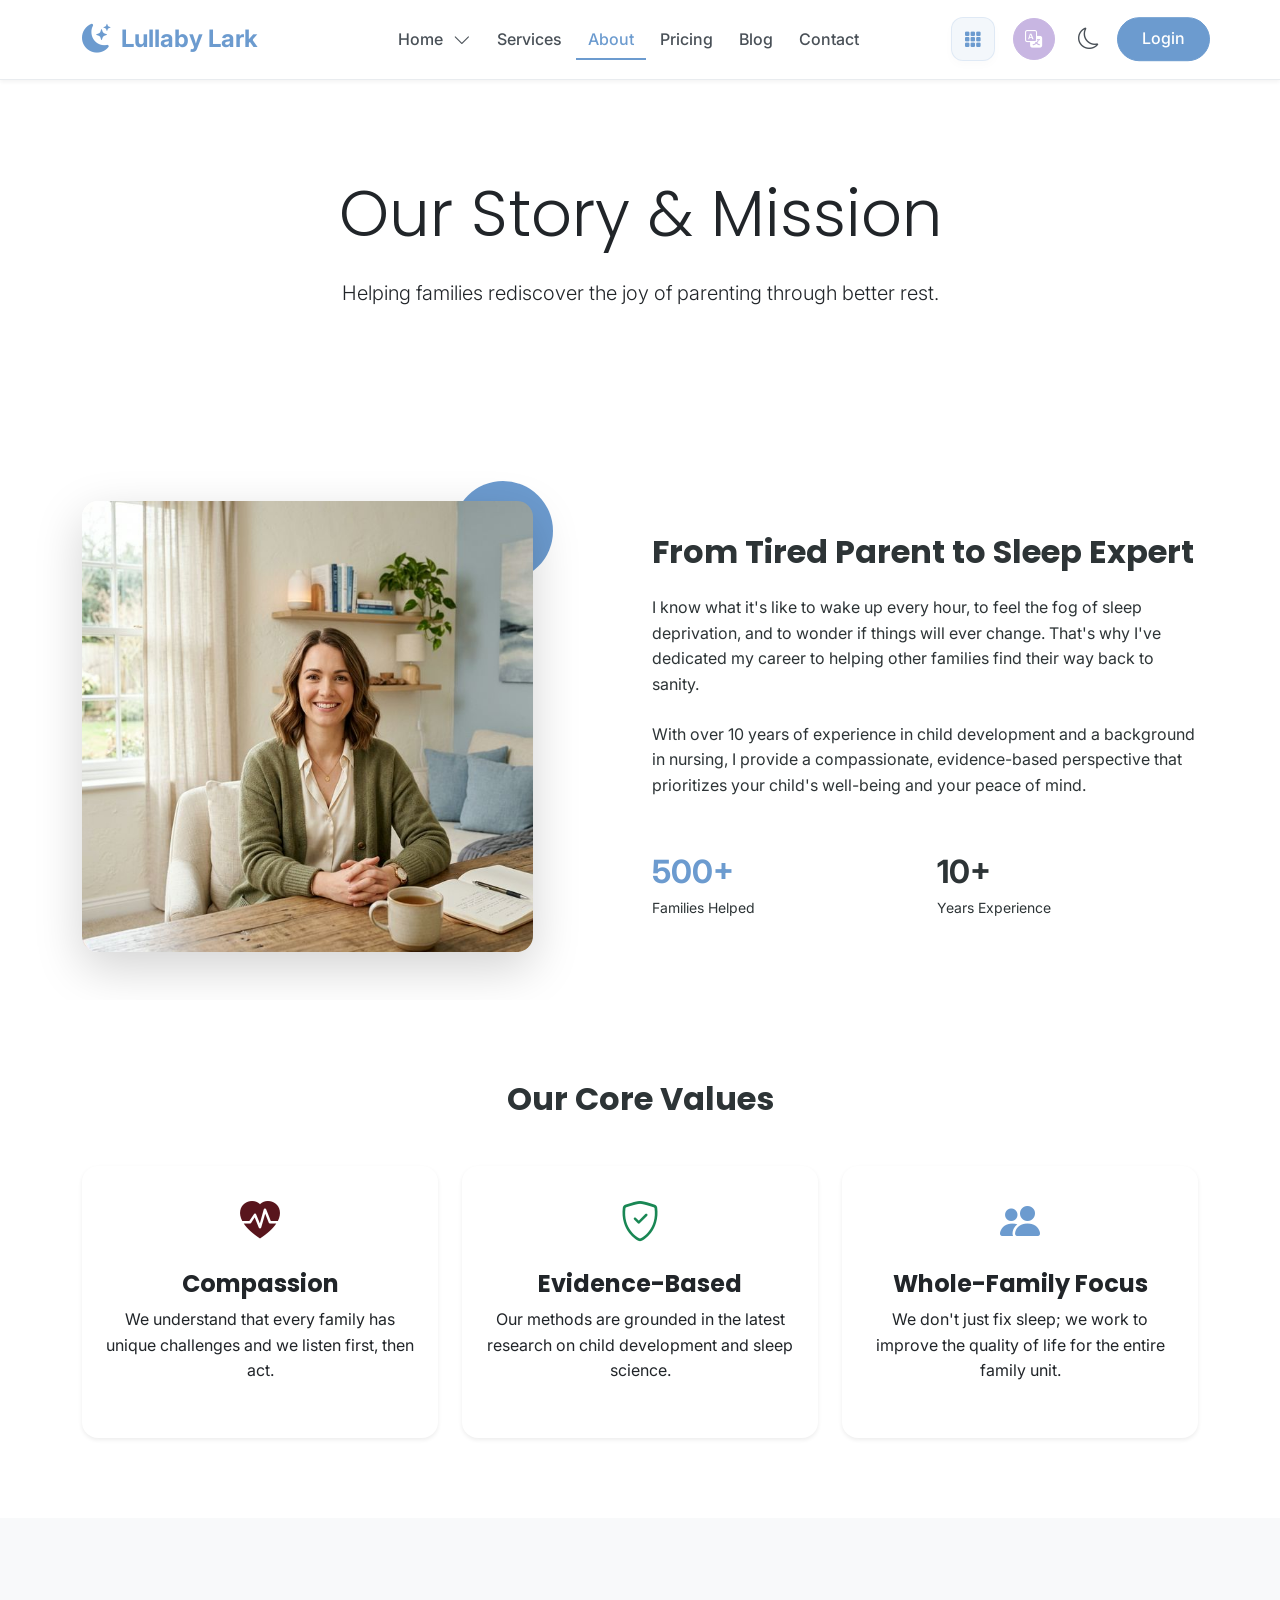
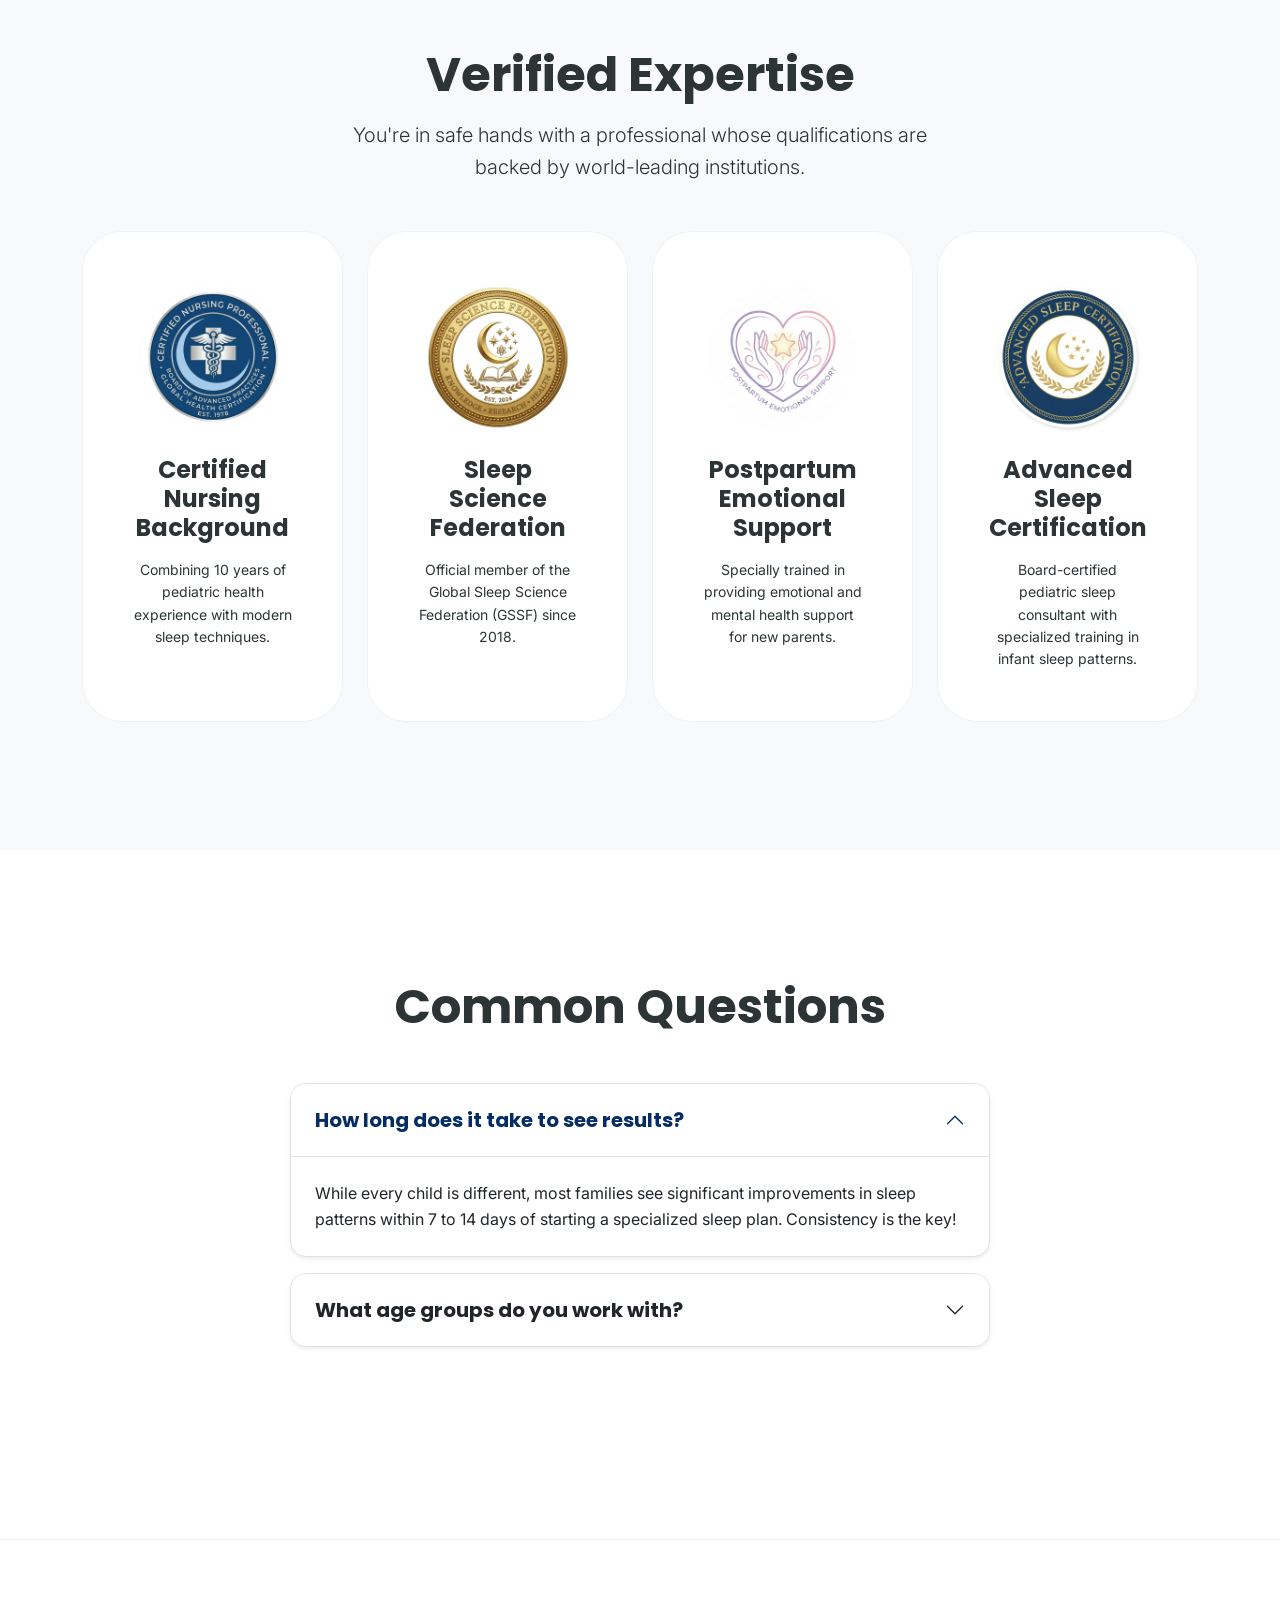
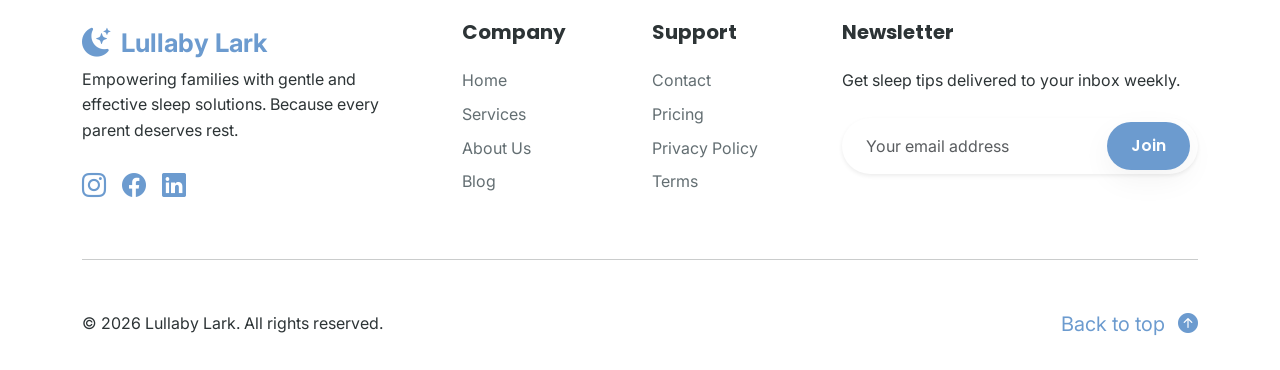
==== commit 564b5043: "Standardize UI, Refine Header Navigation, and Implement Unique High-End Assets across Blog and About" ====
--- a/about.html
+++ b/about.html
@@ -46,13 +46,13 @@
                             </ul>
                         </li>
                         <li class="nav-item"><a class="nav-link" href="services.html">Services</a></li>
+                        <li class="nav-item"><a class="nav-link active" href="about.html">About</a></li>
                         <li class="nav-item"><a class="nav-link" href="pricing.html">Pricing</a></li>
-                        <li class="nav-item"><a class="nav-link active" href="about.html">About</a></li>
                         <li class="nav-item"><a class="nav-link" href="blog.html">Blog</a></li>
                         <li class="nav-item"><a class="nav-link" href="contact.html">Contact</a></li>
                         <li class="nav-item">
                             <a class="nav-link" href="#" id="rtl-toggle">
-                                RTL
+                                <i class="bi bi-translate"></i>
                             </a>
                         </li>
                         <li class="nav-item">
@@ -62,14 +62,11 @@
                         </li>
                         <li class="nav-item">
                             <a class="nav-link" href="dashboard.html">
-                                <i class="bi bi-grid-fill"></i>
+                                <i class="bi bi-grid-3x3-gap-fill"></i>
                             </a>
                         </li>
                         <li class="nav-item">
                             <a class="nav-link" href="login.html">Login</a>
-                        </li>
-                        <li class="nav-item">
-                            <a class="nav-link" href="register.html">Sign Up</a>
                         </li>
                     </ul>
                 </div>
@@ -93,10 +90,7 @@
                     <div class="position-relative">
                         <div class="bg-primary rounded-circle position-absolute" style="width: 100px; height: 100px; top: -20px; right: -20px; z-index: -1;"></div>
                         <img src="assets/images/about_consultant.png" alt="About the Consultant" class="img-fluid rounded-4 shadow-lg border-5 border-white">
-                        <div class="bg-white p-4 shadow-sm rounded-4 position-absolute bottom-0 start-50 translate-middle-x mb-n4 w-75 d-none d-md-block text-center mt-3">
-                            <h5 class="mb-1 text-primary">Emma Wilson</h5>
-                            <p class="mb-0 small text-gray">Certified Sleep Specialist & Postpartum Expert</p>
-                        </div>
+                        
                     </div>
                 </div>
                 <div class="col-lg-6 offset-lg-1 animate-on-scroll">
@@ -148,71 +142,6 @@
         </div>
     </section>
 
-    <!-- Holistic Lullaby Method (Redesigned) -->
-    <section class="pt-5 pb-10 reassurance-bg position-relative overflow-hidden">
-        <!-- Floating Dream Element -->
-        <div class="glow-pulse" style="background: var(--primary-color); width: 500px; height: 500px; position: absolute; top: -200px; left: -200px; opacity: 0.1; border-radius: 50%;"></div>
-
-        <div class="container px-4 position-relative z-1">
-            <div class="row justify-content-center text-center mb-5">
-                <div class="col-lg-8 animate-on-scroll">
-                    <span class="badge bg-primary-subtle text-primary rounded-pill px-3 py-2 mb-3">Scientific Foundation</span>
-                    <h2 class="display-4 fw-bold mb-4">The Holistic Lullaby Method</h2>
-                    <p class="lead text-gray max-w-600 mx-auto">We reject 'Cry-It-Out'. Instead, we build sleep foundations on three scientific and compassionate pillars.</p>
-                </div>
-
-            </div>
-            
-            <div class="row g-4 position-relative">
-                <!-- Connecting Line (Desktop) -->
-                <div class="position-absolute d-none d-lg-block h-100 bg-primary-subtle" style="width: 2px; left: 50%; top: 0; transform: translateX(-50%); opacity: 0.3;">
-                    <div class="h-100 bg-primary" style="width: 100%; height: 50%; position: absolute; top: 0; left: 0;"></div>
-                </div>
-
-                <!-- Pillar 1 -->
-                <div class="col-lg-4 animate-on-scroll">
-                    <div class="card h-100 border-0 shadow-2xl rounded-4 p-4 bg-white hover-up overflow-hidden position-relative">
-                        <div class="pillar-number">01</div>
-                        <div class="pillar-icon-box bg-primary-subtle text-primary mb-4">
-                            <i class="bi bi-clock-history fs-2"></i>
-                        </div>
-                        <h4 class="fw-bold mb-3 text-dark">Biological Alignment</h4>
-                        <p class="text-gray mb-0">Synchronizing with your child's natural circadian rhythm to find their 'optimal window'.</p>
-                    </div>
-                </div>
-
-                <!-- Pillar 2 -->
-                <div class="col-lg-4 animate-on-scroll" style="animation-delay: 0.1s;">
-                    <div class="card h-100 border-0 shadow-2xl rounded-4 p-4 bg-white hover-up overflow-hidden position-relative">
-                        <div class="pillar-number" style="background: var(--tertiary-color);">02</div>
-                        <div class="pillar-icon-box bg-tertiary-subtle text-tertiary mb-4">
-                            <i class="bi bi-heart-pulse fs-2"></i>
-                        </div>
-                        <h4 class="fw-bold mb-3 text-dark">Responsive Routine</h4>
-                        <p class="text-gray mb-0">A predictable flow that responds to your baby's needs and your family's lifestyle.</p>
-                    </div>
-                </div>
-
-                <!-- Pillar 3 -->
-                <div class="col-lg-4 animate-on-scroll" style="animation-delay: 0.2s;">
-                    <div class="card h-100 border-0 shadow-2xl rounded-4 p-4 bg-white hover-up overflow-hidden position-relative">
-                        <div class="pillar-number" style="background: var(--success-color);">03</div>
-                        <div class="pillar-icon-box bg-success-subtle text-success mb-4">
-                            <i class="bi bi-lightning-charge fs-2"></i>
-                        </div>
-                        <h4 class="fw-bold mb-3 text-dark">Sensitive Settling</h4>
-                        <p class="text-gray mb-0">Gentle techniques that provide comfort and confidence as your child learns to connect cycles.</p>
-                    </div>
-                </div>
-            </div>
-
-            <div class="text-center mt-5 pt-4 animate-on-scroll">
-                <a href="services.html" class="btn btn-primary btn-lg rounded-pill px-5 shadow-lg">Learn the Science <i class="bi bi-arrow-right ms-2"></i></a>
-            </div>
-        </div>
-    </section>
-
-
     <!-- 2. Verified Expertise (Credentials/Badge Grid) -->
     <section class="py-10 bg-light">
         <div class="container animate-on-scroll text-center">
@@ -222,7 +151,7 @@
             </div>
             
             <div class="row g-4 text-start">
-                <div class="col-lg-4 col-md-6 animate-on-scroll">
+                <div class="col-lg-3 col-md-6 animate-on-scroll">
                     <div class="badge-item badge-glow">
                         <div class="mb-4 d-flex justify-content-center align-items-center" style="height: 150px;">
                             <img src="assets/images/nursing_badge.png" alt="Nursing Badge" style="max-height: 100%; border-radius: 50%; mix-blend-mode: multiply;">
@@ -231,7 +160,7 @@
                         <p class="text-gray small mb-0">Combining 10 years of pediatric health experience with modern sleep techniques.</p>
                     </div>
                 </div>
-                <div class="col-lg-4 col-md-6 animate-on-scroll" style="animation-delay: 0.1s;">
+                <div class="col-lg-3 col-md-6 animate-on-scroll" style="animation-delay: 0.1s;">
                     <div class="badge-item badge-glow">
                         <div class="mb-4 d-flex justify-content-center align-items-center" style="height: 150px;">
                             <img src="assets/images/sleep_science_seal.png" alt="Sleep Science Badge" style="max-height: 100%; border-radius: 50%; mix-blend-mode: multiply;">
@@ -240,13 +169,22 @@
                         <p class="text-gray small mb-0">Official member of the Global Sleep Science Federation (GSSF) since 2018.</p>
                     </div>
                 </div>
-                <div class="col-lg-4 col-md-12 animate-on-scroll" style="animation-delay: 0.2s;">
+                <div class="col-lg-3 col-md-6 animate-on-scroll" style="animation-delay: 0.2s;">
                     <div class="badge-item badge-glow">
                         <div class="mb-4 d-flex justify-content-center align-items-center" style="height: 150px;">
                             <img src="assets/images/postpartum_support.png" alt="Compassion Badge" style="max-height: 100%; border-radius: 50%; mix-blend-mode: multiply;">
                         </div>
                         <h4 class="fw-bold mb-3">Postpartum Emotional Support</h4>
                         <p class="text-gray small mb-0">Specially trained in providing emotional and mental health support for new parents.</p>
+                    </div>
+                </div>
+                <div class="col-lg-3 col-md-6 animate-on-scroll" style="animation-delay: 0.3s;">
+                    <div class="badge-item badge-glow">
+                        <div class="mb-4 d-flex justify-content-center align-items-center" style="height: 150px;">
+                            <img src="assets/images/advanced_sleep_badge.png" alt="Advanced Sleep Badge" style="max-height: 100%; border-radius: 50%; mix-blend-mode: multiply;">
+                        </div>
+                        <h4 class="fw-bold mb-3">Advanced Sleep Certification</h4>
+                        <p class="text-gray small mb-0">Board-certified pediatric sleep consultant with specialized training in infant sleep patterns.</p>
                     </div>
                 </div>
             </div>
--- a/assets/css/style.css
+++ b/assets/css/style.css
@@ -57,6 +57,20 @@
 [data-theme="dark"] .split-content .split-half.bg-white {
     background: #1C1C1E !important;
     color: #FFFFFF !important;
+}
+
+/* Fix text contrast in environment section */
+.split-content .text-white-50 {
+    color: var(--dark-color) !important;
+}
+
+.split-content .text-white-50.fw-bold {
+    color: var(--dark-color) !important;
+}
+
+/* Reduce background icon opacity for better text visibility */
+.split-content .opacity-10 {
+    opacity: 0.05 !important;
 }
 
 /* Fix all Bootstrap background classes */
@@ -948,7 +962,12 @@
     background-color: #5B8ABF;
     transform: translateY(-3px);
     box-shadow: 0 15px 35px rgba(108, 155, 207, 0.3);
-    color: white;
+    color: white !important;
+}
+
+.btn-primary:hover *,
+.btn-outline:hover * {
+    color: inherit !important;
 }
 
 .btn-outline {
@@ -1278,12 +1297,12 @@
 }
 
 .package-card {
-    flex: 1 1 calc(33.333% - 20px);
-    background: var(--surface-color);
+    flex: 1 1 calc(50% - 20px);
+    background: var(--light-color);
     border-radius: 40px;
     padding: 40px;
+    text-align: center;
     transition: var(--transition);
-    border: 1px solid var(--border-color);
     min-width: 300px;
 }
 
@@ -1420,6 +1439,300 @@
     transition: var(--transition);
 }
 
+/* Fix essential cards text overlap on mobile */
+@media (max-width: 767.98px) {
+    .essential-card.d-flex {
+        flex-direction: column !important;
+        text-align: center !important;
+        gap: 20px !important;
+    }
+    
+    .essential-card.d-flex .flex-shrink-0 {
+        margin: 0 auto !important;
+    }
+    
+    /* Fix pricing card tag overlap on mobile */
+    .card .position-absolute[style*="rotate(45deg)"] {
+        top: 35px !important;
+        right: -60px !important;
+        font-size: 10px !important;
+        width: 180px !important;
+    }
+    
+    /* Fix Value of Rest section cards on mobile */
+    .glass-card {
+        padding: 20px !important;
+        margin-bottom: 10px !important;
+        min-height: auto !important;
+        text-align: center !important;
+    }
+    
+    .glass-card h4 {
+        font-size: 1.2rem !important;
+        margin-bottom: 5px !important;
+    }
+    
+    .glass-card p {
+        font-size: 0.75rem !important;
+        line-height: 1.2 !important;
+        margin-bottom: 0 !important;
+    }
+    
+    /* Stack cards in single column on mobile */
+    .row.g-3 .col-6 {
+        width: 100% !important;
+        margin-bottom: 15px !important;
+        flex: 0 0 100% !important;
+        max-width: 100% !important;
+    }
+    
+    /* Show comparison table header on mobile and tablet */
+    .comparison-header {
+        display: grid !important;
+        background: var(--primary-color);
+        color: white;
+        border-radius: 12px;
+        padding: 15px;
+        margin-bottom: 15px;
+        font-weight: bold;
+        font-size: 0.9rem;
+    }
+    
+    .comparison-header > div {
+        padding: 5px !important;
+        text-align: center !important;
+    }
+    
+    .comparison-header > div:first-child {
+        text-align: left !important;
+    }
+}
+
+/* Show comparison table header on tablet */
+@media (max-width: 991.98px) {
+    .comparison-header {
+        display: grid !important;
+    }
+    
+    /* Center Lullaby Lark Promise section cards on mobile and tablet */
+    .trust-item .fs-1 {
+        text-align: center !important;
+        margin: 0 auto 1rem auto !important;
+        display: block !important;
+    }
+    
+    .trust-item h4 {
+        text-align: center !important;
+    }
+    
+    /* Hide consultant card on all devices in about page */
+.about .position-absolute.bottom-0.start-50.translate-middle-x.mb-n4.w-75 {
+    display: none !important;
+}
+
+/* Fix Editor's Choice button alignment on mobile */
+@media (max-width: 767.98px) {
+    .featured-content .d-flex.align-items-center {
+        flex-direction: column !important;
+        align-items: center !important;
+        gap: 15px !important;
+        text-align: center !important;
+    }
+    
+    .featured-content .d-flex.align-items-center .btn {
+        width: 100% !important;
+        max-width: 300px !important;
+    }
+}
+
+/* Center button in Not Just Tips Real Solutions section on tablet */
+@media (max-width: 991.98px) and (min-width: 768px) {
+    .col-lg-6.animate-on-scroll .btn {
+        display: block !important;
+        margin: 0 auto !important;
+        text-align: center !important;
+        width: fit-content !important;
+    }
+}
+
+/* Fix Quick Contact Info icon overlapping on mobile */
+@media (max-width: 767.98px) {
+    .contact-section .d-flex.align-items-center.gap-4 {
+        flex-direction: column !important;
+        align-items: flex-start !important;
+        gap: 20px !important;
+        text-align: left !important;
+    }
+    
+    .contact-section .d-flex.align-items-center .fs-4 {
+        width: 50px !important;
+        height: 50px !important;
+        margin-bottom: 10px !important;
+    }
+    
+    .contact-section .d-flex.align-items-center > div {
+        width: 100% !important;
+        padding-left: 65px !important;
+        position: relative !important;
+    }
+}
+
+/* Fix new sleep log button positioning on mobile */
+@media (max-width: 767.98px) {
+    .dashboard-section .d-flex.justify-content-between.align-items-center.gap-3 .btn-new-log {
+        display: block !important;
+        margin: 15px auto 0 !important;
+        text-align: center !important;
+        width: fit-content !important;
+        clear: both !important;
+        margin-top: 10px !important;
+    }
+}
+
+/* Add hover highlighting for Plan Tip of the Day link */
+.stats-card a.text-decoration-none:hover {
+    color: var(--primary-color) !important;
+    text-decoration: underline !important;
+    transition: all 0.3s ease !important;
+}
+
+.stats-card a.text-decoration-none:hover i {
+    transform: translateX(3px) !important;
+    transition: transform 0.3s ease !important;
+}
+
+/* Center Detailed Sleep Logs heading on mobile */
+@media (max-width: 767.98px) {
+    #logs .d-flex.flex-column.flex-md-row.justify-content-between.align-items-md-center > div:first-child {
+        text-align: center !important;
+    }
+    
+    #logs .d-flex.flex-column.flex-md-row.justify-content-between.align-items-md-center > div:first-child h2 {
+        text-align: center !important;
+    }
+}
+
+/* Center website name and logo in login and register cards */
+body.bg-light .card .text-center .navbar-brand {
+    display: flex !important;
+    flex-direction: column !important;
+    align-items: center !important;
+    justify-content: center !important;
+    text-align: center !important;
+    margin: 0 auto !important;
+}
+
+body.bg-light .card .text-center .navbar-brand i {
+    margin-bottom: 5px !important;
+    display: block !important;
+}
+
+body.bg-light .card .text-center .navbar-brand span {
+    text-align: center !important;
+    display: block !important;
+}
+
+/* Force centering for login and register pages */
+.login-page .navbar-brand,
+.register-page .navbar-brand {
+    text-align: center !important;
+    display: block !important;
+    margin: 0 auto 15px auto !important;
+}
+
+.login-page .navbar-brand i,
+.register-page .navbar-brand i {
+    display: block !important;
+    text-align: center !important;
+    margin-bottom: 5px !important;
+}
+
+.login-page .navbar-brand span,
+.register-page .navbar-brand span {
+    display: block !important;
+    text-align: center !important;
+}
+
+/* Specific centering for register page navbar-brand */
+body.bg-light .card .text-center .navbar-brand.fs-2 {
+    display: flex !important;
+    flex-direction: column !important;
+    align-items: center !important;
+    justify-content: center !important;
+    text-align: center !important;
+    margin: 0 auto 15px auto !important;
+    width: fit-content !important;
+}
+
+body.bg-light .card .text-center .navbar-brand.fs-2 i,
+body.bg-light .card .text-center .navbar-brand.fs-2 span {
+    display: block !important;
+    text-align: center !important;
+}
+
+/* Force center Lullaby Lark logo and text */
+body.bg-light .card .text-center a.navbar-brand {
+    text-align: center !important;
+    display: flex !important;
+    flex-direction: column !important;
+    align-items: center !important;
+    justify-content: center !important;
+    margin: 0 auto 15px auto !important;
+    position: relative !important;
+    left: 50% !important;
+    transform: translateX(-50%) !important;
+}
+
+body.bg-light .card .text-center a.navbar-brand i {
+    display: block !important;
+    text-align: center !important;
+    margin: 0 auto 5px auto !important;
+}
+
+body.bg-light .card .text-center a.navbar-brand span {
+    display: block !important;
+    text-align: center !important;
+    margin: 0 auto !important;
+}
+
+/* Fix link hover color in login and register pages */
+body.bg-light .card a:not(.navbar-brand):not(.btn):hover {
+    color: var(--primary-color) !important;
+    text-decoration: underline !important;
+    transition: all 0.3s ease !important;
+}
+
+body.bg-light .card a:not(.navbar-brand):not(.btn) {
+    transition: all 0.3s ease !important;
+}
+
+/* Force hover effect for all links in login and register pages */
+body.bg-light .card a:hover {
+    color: var(--primary-color) !important;
+    text-decoration: underline !important;
+}
+
+body.bg-light .card .small a:hover {
+    color: var(--primary-color) !important;
+    text-decoration: underline !important;
+}
+
+body.bg-light .card .form-check-label a:hover {
+    color: var(--primary-color) !important;
+    text-decoration: underline !important;
+}
+
+body.bg-light .card .text-center a:not(.navbar-brand):not(.btn):hover {
+    color: var(--primary-color) !important;
+    text-decoration: underline !important;
+}
+
+/* Hide consultant card on mobile in About page */
+    .position-absolute.bottom-0.start-50.translate-middle-x.mb-n4.w-75 {
+        display: none !important;
+    }
+}
+
 /* About Page Specialized Sections */
 .sticky-half {
     position: sticky;
@@ -1455,6 +1768,11 @@
     background: var(--light-color);
     transform: translateY(-15px);
     box-shadow: var(--shadow);
+}
+
+.badge-item:hover h4,
+.badge-item:hover p {
+    color: var(--text-color) !important;
 }
 
 .pillar-count {
@@ -2010,11 +2328,24 @@
     justify-content: center;
     margin-bottom: 30px;
     transition: 0.6s;
+    color: var(--primary-color) !important;
 }
 
 .milestone-card:hover .milestone-icon {
     background: var(--primary-color);
-    color: white;
+    color: white !important;
+    transform: rotate(10deg) scale(1.1);
+}
+
+/* Dark theme milestone icons */
+[data-theme="dark"] .milestone-icon {
+    background: var(--surface-color);
+    color: white !important;
+}
+
+[data-theme="dark"] .milestone-card:hover .milestone-icon {
+    background: var(--primary-color);
+    color: white !important;
     transform: rotate(10deg) scale(1.1);
 }
 
@@ -2233,37 +2564,7 @@
         box-shadow: 0 5px 15px rgba(46, 204, 113, 0.2);
     }
 
-    .holistic-img-frame {
-        position: relative;
-        padding: 20px;
-    }
-
-    .decorative-border {
-        position: absolute;
-        top: 0;
-        left: 0;
-        width: 100%;
-        height: 100%;
-        border: 3px solid var(--tertiary-color);
-        border-radius: 50px;
-        opacity: 0.1;
-        transform: rotate(-3deg);
-        z-index: 0;
-    }
-
-    .holistic-img {
-        border-radius: 50px;
-        width: 100%;
-        height: auto;
-        object-fit: cover;
-        position: relative;
-        z-index: 1;
-        transition: var(--transition);
-    }
-
-    .holistic-img-frame:hover .holistic-img {
-        transform: scale(1.02) rotate(1deg);
-    }
+
 
     .animated-card {
         position: relative;
@@ -2661,6 +2962,10 @@
     gap: 6px;
     text-decoration: none;
     position: relative;
+}
+
+[data-theme="dark"] .navbar-nav .nav-link:not([id="rtl-toggle"]):not([id="theme-toggle"]):not([href="dashboard.html"]):not([href="login.html"]):not([href="register.html"]) {
+    color: #ffffff !important;
 }
 
 .navbar-nav .nav-link:not([id="rtl-toggle"]):not([id="theme-toggle"]):not([href="dashboard.html"]):not([href="login.html"]):not([href="register.html"]):hover,
@@ -2740,14 +3045,18 @@
 
 /* RTL toggle specific styling */
 .navbar-nav .nav-link[id="rtl-toggle"] {
-    background: #6c757d;
+    background: var(--tertiary-color);
     color: white;
-    border-color: #6c757d;
+    border-color: var(--tertiary-color);
+    display: flex;
+    align-items: center;
+    justify-content: center;
+    gap: 8px;
 }
 
 .navbar-nav .nav-link[id="rtl-toggle"]:hover {
-    background: #5a6268;
-    border-color: #5a6268;
+    background: #b8a6d2;
+    border-color: #b8a6d2;
 }
 
 /* Theme toggle specific styling */
@@ -2864,11 +3173,206 @@
     color: #6C9BCF !important;
 }
 
+/* Desktop Header Alignment: center main menu, keep action buttons at right */
+@media (min-width: 1200px) {
+    .navbar .container {
+        position: relative;
+    }
+
+    .navbar .offcanvas {
+        position: absolute !important;
+        inset: 0;
+        width: 100% !important;
+        height: 100% !important;
+        border: 0 !important;
+        background: transparent !important;
+        transform: none !important;
+        visibility: visible !important;
+    }
+
+    .navbar .offcanvas-header {
+        display: none !important;
+    }
+
+    .navbar-brand {
+        position: relative;
+        z-index: 2;
+    }
+
+    .navbar .offcanvas-body {
+        height: 100%;
+        padding: 0 !important;
+        display: flex !important;
+        align-items: center !important;
+        justify-content: center !important;
+    }
+
+    .navbar .offcanvas-body .navbar-nav {
+        justify-content: center !important;
+        width: 100%;
+        position: relative;
+        gap: 2px;
+    }
+
+    .navbar .offcanvas-body .navbar-nav>.nav-item>.nav-link#rtl-toggle,
+    .navbar .offcanvas-body .navbar-nav>.nav-item>.nav-link#theme-toggle,
+    .navbar .offcanvas-body .navbar-nav>.nav-item>.nav-link[href="dashboard.html"],
+    .navbar .offcanvas-body .navbar-nav>.nav-item>.nav-link[href="login.html"],
+    .navbar .offcanvas-body .navbar-nav>.nav-item>.nav-link[href="register.html"] {
+        position: absolute;
+        top: 50%;
+        transform: translateY(-50%);
+        margin: 0 !important;
+    }
+
+    /* Updated desktop layout with better spacing and order */
+    .navbar .offcanvas-body .navbar-nav>.nav-item>.nav-link[href="login.html"] {
+        right: 0;
+    }
+
+    .navbar .offcanvas-body .navbar-nav>.nav-item>.nav-link#theme-toggle {
+        right: 110px;
+    }
+
+    .navbar .offcanvas-body .navbar-nav>.nav-item>.nav-link#rtl-toggle {
+        right: 155px;
+    }
+
+    .navbar .offcanvas-body .navbar-nav>.nav-item>.nav-link[href="dashboard.html"] {
+        right: 215px;
+    }
+
+    /* If register exists, shift right controls to keep spacing */
+    .navbar .offcanvas-body .navbar-nav:has(> .nav-item > .nav-link[href="register.html"])>.nav-item>.nav-link[href="register.html"] {
+        right: 0;
+    }
+
+    .navbar .offcanvas-body .navbar-nav:has(> .nav-item > .nav-link[href="register.html"])>.nav-item>.nav-link[href="login.html"] {
+        right: 110px;
+    }
+
+    .navbar .offcanvas-body .navbar-nav:has(> .nav-item > .nav-link[href="register.html"])>.nav-item>.nav-link#theme-toggle {
+        right: 220px;
+    }
+
+    .navbar .offcanvas-body .navbar-nav:has(> .nav-item > .nav-link[href="register.html"])>.nav-item>.nav-link#rtl-toggle {
+        right: 265px;
+    }
+
+    .navbar .offcanvas-body .navbar-nav:has(> .nav-item > .nav-link[href="register.html"])>.nav-item>.nav-link[href="dashboard.html"] {
+        right: 325px;
+    }
+
+    /* Theme is icon-only (not a button) */
+    .navbar .offcanvas-body .navbar-nav>.nav-item>.nav-link#theme-toggle {
+        background: transparent !important;
+        border: none !important;
+        box-shadow: none !important;
+        padding: 0 !important;
+        width: auto !important;
+        height: auto !important;
+        border-radius: 0 !important;
+        color: #495057 !important;
+    }
+
+    .navbar .offcanvas-body .navbar-nav>.nav-item>.nav-link#theme-toggle i {
+        font-size: 1.35rem !important;
+        line-height: 1;
+    }
+
+    .navbar .offcanvas-body .navbar-nav>.nav-item>.nav-link#theme-toggle:hover {
+        background: transparent !important;
+        border: none !important;
+        box-shadow: none !important;
+        color: var(--primary-color) !important;
+        transform: translateY(-50%) !important;
+    }
+
+    [data-theme="dark"] .navbar .offcanvas-body .navbar-nav>.nav-item>.nav-link#theme-toggle {
+        color: #ffffff !important;
+    }
+
+    /* Dashboard Premium "Soft Squircle" Design */
+    .navbar .offcanvas-body .navbar-nav>.nav-item>.nav-link[href="dashboard.html"] {
+        width: 44px;
+        height: 44px;
+        padding: 0 !important;
+        border-radius: 12px !important;
+        display: flex !important;
+        align-items: center !important;
+        justify-content: center !important;
+        background: rgba(108, 155, 207, 0.08) !important;
+        border: 1px solid rgba(108, 155, 207, 0.15) !important;
+        color: var(--primary-color) !important;
+        transition: all 0.4s cubic-bezier(0.175, 0.885, 0.32, 1.275) !important;
+        box-shadow: 0 4px 10px rgba(0, 0, 0, 0.02) !important;
+    }
+
+    .navbar .offcanvas-body .navbar-nav>.nav-item>.nav-link[href="dashboard.html"]:hover {
+        background: var(--primary-color) !important;
+        color: white !important;
+        border-color: var(--primary-color) !important;
+        transform: translateY(-50%) translateY(-3px) scale(1.05) !important;
+        box-shadow: 0 8px 25px rgba(108, 155, 207, 0.25) !important;
+    }
+
+    [data-theme="dark"] .navbar .offcanvas-body .navbar-nav>.nav-item>.nav-link[href="dashboard.html"] {
+        background: rgba(108, 155, 207, 0.15) !important;
+        border-color: rgba(108, 155, 207, 0.25) !important;
+        color: #ffffff !important;
+    }
+
+    [data-theme="dark"] .navbar .offcanvas-body .navbar-nav>.nav-item>.nav-link[href="dashboard.html"]:hover {
+        background: var(--primary-color) !important;
+        color: white !important;
+    }
+
+    /* RTL as unique icon control */
+    .navbar .offcanvas-body .navbar-nav>.nav-item>.nav-link#rtl-toggle {
+        width: 42px;
+        height: 42px;
+        padding: 0 !important;
+        border-radius: 50% !important;
+        display: flex !important;
+        align-items: center !important;
+        justify-content: center !important;
+        font-size: 1.1rem !important;
+        background: var(--tertiary-color) !important;
+        border: 1px solid var(--tertiary-color) !important;
+        color: #ffffff !important;
+    }
+
+    .navbar .offcanvas-body .navbar-nav>.nav-item>.nav-link#rtl-toggle i {
+        font-size: 1.1rem;
+        display: block !important;
+    }
+
+    .navbar .offcanvas-body .navbar-nav>.nav-item>.nav-link#rtl-toggle:hover {
+        background: #b8a6d2 !important;
+        border-color: #b8a6d2 !important;
+        transform: translateY(-50%) scale(1.05) !important;
+    }
+
+    /* Login remains styled as button */
+    .navbar .offcanvas-body .navbar-nav>.nav-item>.nav-link[href="login.html"] {
+        display: flex !important;
+        align-items: center !important;
+        justify-content: center !important;
+    }
+
+    .navbar .offcanvas-body .navbar-nav>.nav-item>.nav-link[href="login.html"],
+    .navbar .offcanvas-body .navbar-nav>.nav-item>.nav-link[href="register.html"] {
+        padding: 8px 24px !important;
+        border-radius: 999px !important;
+    }
+}
+
 /* Mobile hamburger menu - same button styling */
 @media (max-width: 1199.98px) {
     .navbar-nav {
-        flex-direction: column !important;
-        align-items: flex-start !important;
+        flex-direction: row !important;
+        flex-wrap: wrap !important;
+        align-items: center !important;
         gap: 10px !important;
     }
 
@@ -2877,22 +3381,65 @@
         margin: 0 !important;
     }
 
-    /* Main navigation items in mobile - align left */
+    /* Action icons in one row */
+    .navbar-nav .nav-item:has(> #rtl-toggle),
+    .navbar-nav .nav-item:has(> #theme-toggle),
+    .navbar-nav .nav-item:has(> [href="dashboard.html"]) {
+        width: calc(33.33% - 14px) !important;
+        flex-grow: 1;
+    }
+    
+    /* Main navigation items in mobile - no button styling, align left */
     .navbar-nav .nav-link:not([id="rtl-toggle"]):not([id="theme-toggle"]):not([href="dashboard.html"]):not([href="login.html"]):not([href="register.html"]) {
-        width: 100% !important;
-        justify-content: flex-start !important;
-        padding: 12px 20px !important;
-    }
-
-    /* Button items in mobile - stack vertically and take full width */
+        width: auto;
+        justify-content: flex-start;
+        padding: 10px 16px;
+        margin-bottom: 4px;
+    }
+    
+    /* Center "How We Work Together" heading in mobile/tablet */
+    .how-it-works h2 {
+        text-align: center !important;
+    }
+    
+    /* Center "Your Smart Sleep Companion" heading in tablet */
+    .app-showcase h2 {
+        text-align: center !important;
+    }
+    
+
+    
+    /* Icon items in mobile - centered and compact */
     .navbar-nav .nav-link[id="rtl-toggle"],
     .navbar-nav .nav-link[id="theme-toggle"],
-    .navbar-nav .nav-link[href="dashboard.html"],
+    .navbar-nav .nav-link[href="dashboard.html"] {
+        display: flex !important;
+        width: 100% !important;
+        justify-content: center !important;
+        border-radius: 12px !important;
+        padding: 12px !important;
+        margin: 0 !important;
+    }
+
+    [data-theme="dark"] .navbar-nav .nav-link[id="theme-toggle"],
+    [data-theme="dark"] .navbar-nav .nav-link[href="dashboard.html"] {
+        background: rgba(255, 255, 255, 0.1) !important;
+        border: 1px solid rgba(255, 255, 255, 0.1) !important;
+        color: #ffffff !important;
+    }
+
+    [data-theme="dark"] .navbar-nav .nav-link[id="theme-toggle"]:hover,
+    [data-theme="dark"] .navbar-nav .nav-link[href="dashboard.html"]:hover {
+        background: var(--primary-color) !important;
+        border-color: var(--primary-color) !important;
+    }
+
+    /* Login item - full width below the icons */
     .navbar-nav .nav-link[href="login.html"],
     .navbar-nav .nav-link[href="register.html"] {
         display: flex !important;
         width: 100% !important;
-        justify-content: flex-start !important;
+        justify-content: center !important;
         border-radius: 12px !important;
         padding: 12px 20px !important;
         margin: 0 !important;
@@ -3076,4 +3623,97 @@
 [data-theme="dark"] footer .brand-name img,
 [data-theme="dark"] footer .logo img {
     filter: brightness(0) saturate(100%) invert(62%) sepia(85%) saturate(423%) hue-rotate(199deg) brightness(96%) contrast(89%);
-}+}
+
+/* Footer hover effects */
+.newsletter-form button:hover,
+#back-to-top:hover {
+    transform: translateY(-2px);
+    box-shadow: 0 4px 12px rgba(108, 155, 207, 0.3);
+    transition: all 0.3s ease;
+}
+
+.newsletter-form button {
+    transition: all 0.3s ease;
+}
+
+#back-to-top {
+    transition: all 0.3s ease;
+    color: var(--primary-color) !important;
+}
+
+#back-to-top i {
+    color: var(--primary-color) !important;
+}
+
+/* Auth pages: center website name/logo and make text link hover states clear */
+body.auth-page .auth-card .navbar-brand {
+    display: flex !important;
+    align-items: center !important;
+    justify-content: center !important;
+    width: fit-content;
+    margin: 0 auto 0.5rem auto !important;
+}
+
+body.auth-page .auth-card .navbar-brand i,
+body.auth-page .auth-card .navbar-brand span {
+    margin: 0 !important;
+}
+
+body.auth-page .auth-card a.auth-link {
+    color: var(--primary-color) !important;
+    text-decoration: none !important;
+    transition: color 0.2s ease, text-decoration-color 0.2s ease;
+}
+
+body.auth-page .auth-card a.auth-link:hover,
+body.auth-page .auth-card a.auth-link:focus-visible {
+    color: #5B8ABF !important;
+    text-decoration: underline !important;
+    text-underline-offset: 3px;
+}
+
+body.auth-page .auth-card .remember-forgot-row {
+    flex-wrap: nowrap;
+}
+
+@media (max-width: 380px) {
+    body.auth-page .auth-card .remember-forgot-row .form-check-label,
+    body.auth-page .auth-card .remember-forgot-row .auth-link {
+        font-size: 0.85rem;
+        white-space: nowrap;
+    }
+}
+
+/* Blog evidence points: keep icon and label aligned without overlap */
+.evidence-point .evidence-icon {
+    width: 40px;
+    height: 40px;
+    min-width: 40px;
+    border-radius: 50%;
+    display: inline-flex;
+    align-items: center;
+    justify-content: center;
+    flex: 0 0 40px;
+}
+
+.evidence-point .evidence-icon i {
+    line-height: 1;
+}
+
+/* Contact page quick info: ensure social icons remain visible in all themes */
+.quick-contact-socials .quick-social-btn {
+    width: 52px;
+    height: 52px;
+    padding: 0 !important;
+    display: inline-flex;
+    align-items: center;
+    justify-content: center;
+    color: var(--primary-color) !important;
+}
+
+.quick-contact-socials .quick-social-btn i {
+    font-size: 1rem;
+    line-height: 1;
+    color: inherit !important;
+}
--- a/assets/css/rtl.css
+++ b/assets/css/rtl.css
@@ -50,3 +50,57 @@
     transform: scaleX(-1);
 }
 
+/* =====================================================
+   RTL Navbar Action Buttons (Desktop ≥1200px)
+   Move RTL/Theme/Dashboard/Login buttons to LEFT side
+   ===================================================== */
+@media (min-width: 1200px) {
+
+    /* Without register button */
+    [dir="rtl"] .navbar .offcanvas-body .navbar-nav > .nav-item > .nav-link[href="login.html"] {
+        right: auto !important;
+        left: 0 !important;
+    }
+
+    [dir="rtl"] .navbar .offcanvas-body .navbar-nav > .nav-item > .nav-link[href="dashboard.html"] {
+        right: auto !important;
+        left: 86px !important;
+    }
+
+    [dir="rtl"] .navbar .offcanvas-body .navbar-nav > .nav-item > .nav-link#theme-toggle {
+        right: auto !important;
+        left: 148px !important;
+    }
+
+    [dir="rtl"] .navbar .offcanvas-body .navbar-nav > .nav-item > .nav-link#rtl-toggle {
+        right: auto !important;
+        left: 196px !important;
+    }
+
+    /* With register button */
+    [dir="rtl"] .navbar .offcanvas-body .navbar-nav:has(> .nav-item > .nav-link[href="register.html"]) > .nav-item > .nav-link[href="register.html"] {
+        right: auto !important;
+        left: 0 !important;
+    }
+
+    [dir="rtl"] .navbar .offcanvas-body .navbar-nav:has(> .nav-item > .nav-link[href="register.html"]) > .nav-item > .nav-link[href="login.html"] {
+        right: auto !important;
+        left: 86px !important;
+    }
+
+    [dir="rtl"] .navbar .offcanvas-body .navbar-nav:has(> .nav-item > .nav-link[href="register.html"]) > .nav-item > .nav-link[href="dashboard.html"] {
+        right: auto !important;
+        left: 172px !important;
+    }
+
+    [dir="rtl"] .navbar .offcanvas-body .navbar-nav:has(> .nav-item > .nav-link[href="register.html"]) > .nav-item > .nav-link#theme-toggle {
+        right: auto !important;
+        left: 234px !important;
+    }
+
+    [dir="rtl"] .navbar .offcanvas-body .navbar-nav:has(> .nav-item > .nav-link[href="register.html"]) > .nav-item > .nav-link#rtl-toggle {
+        right: auto !important;
+        left: 282px !important;
+    }
+}
+
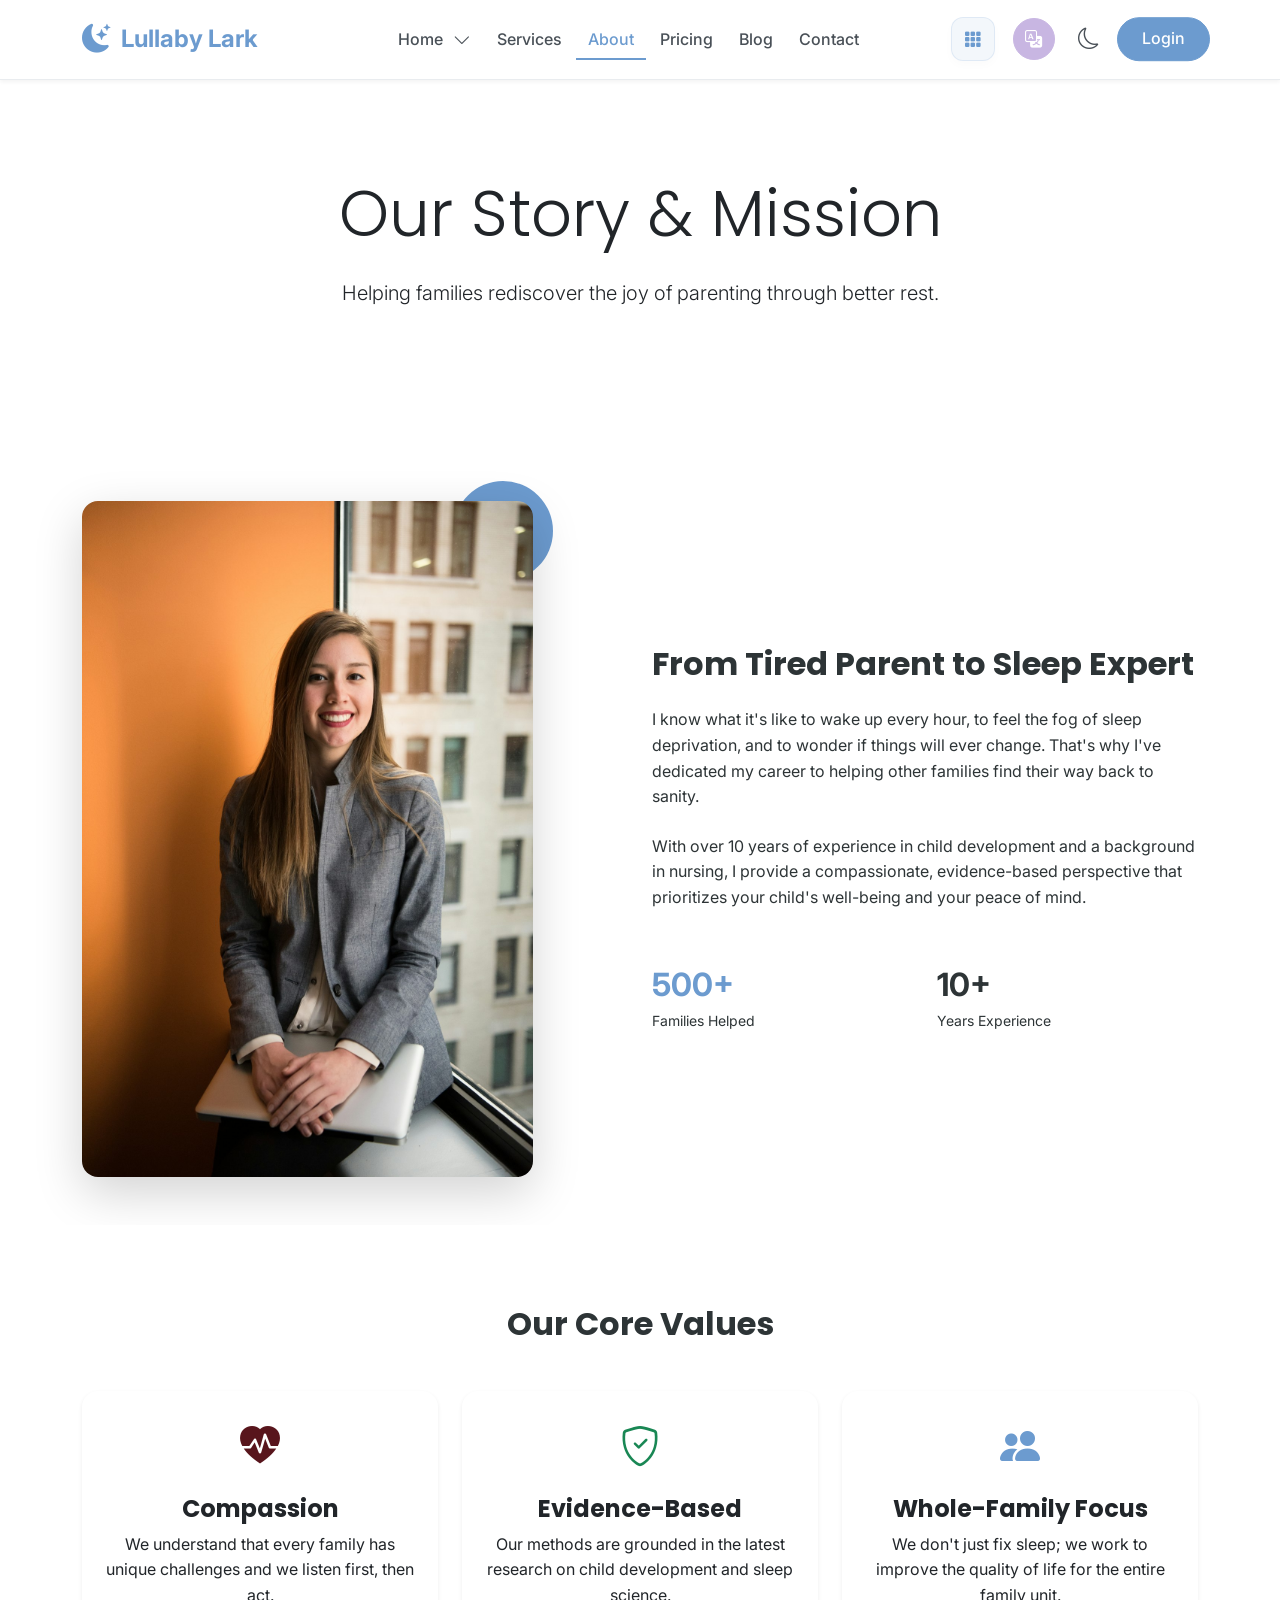
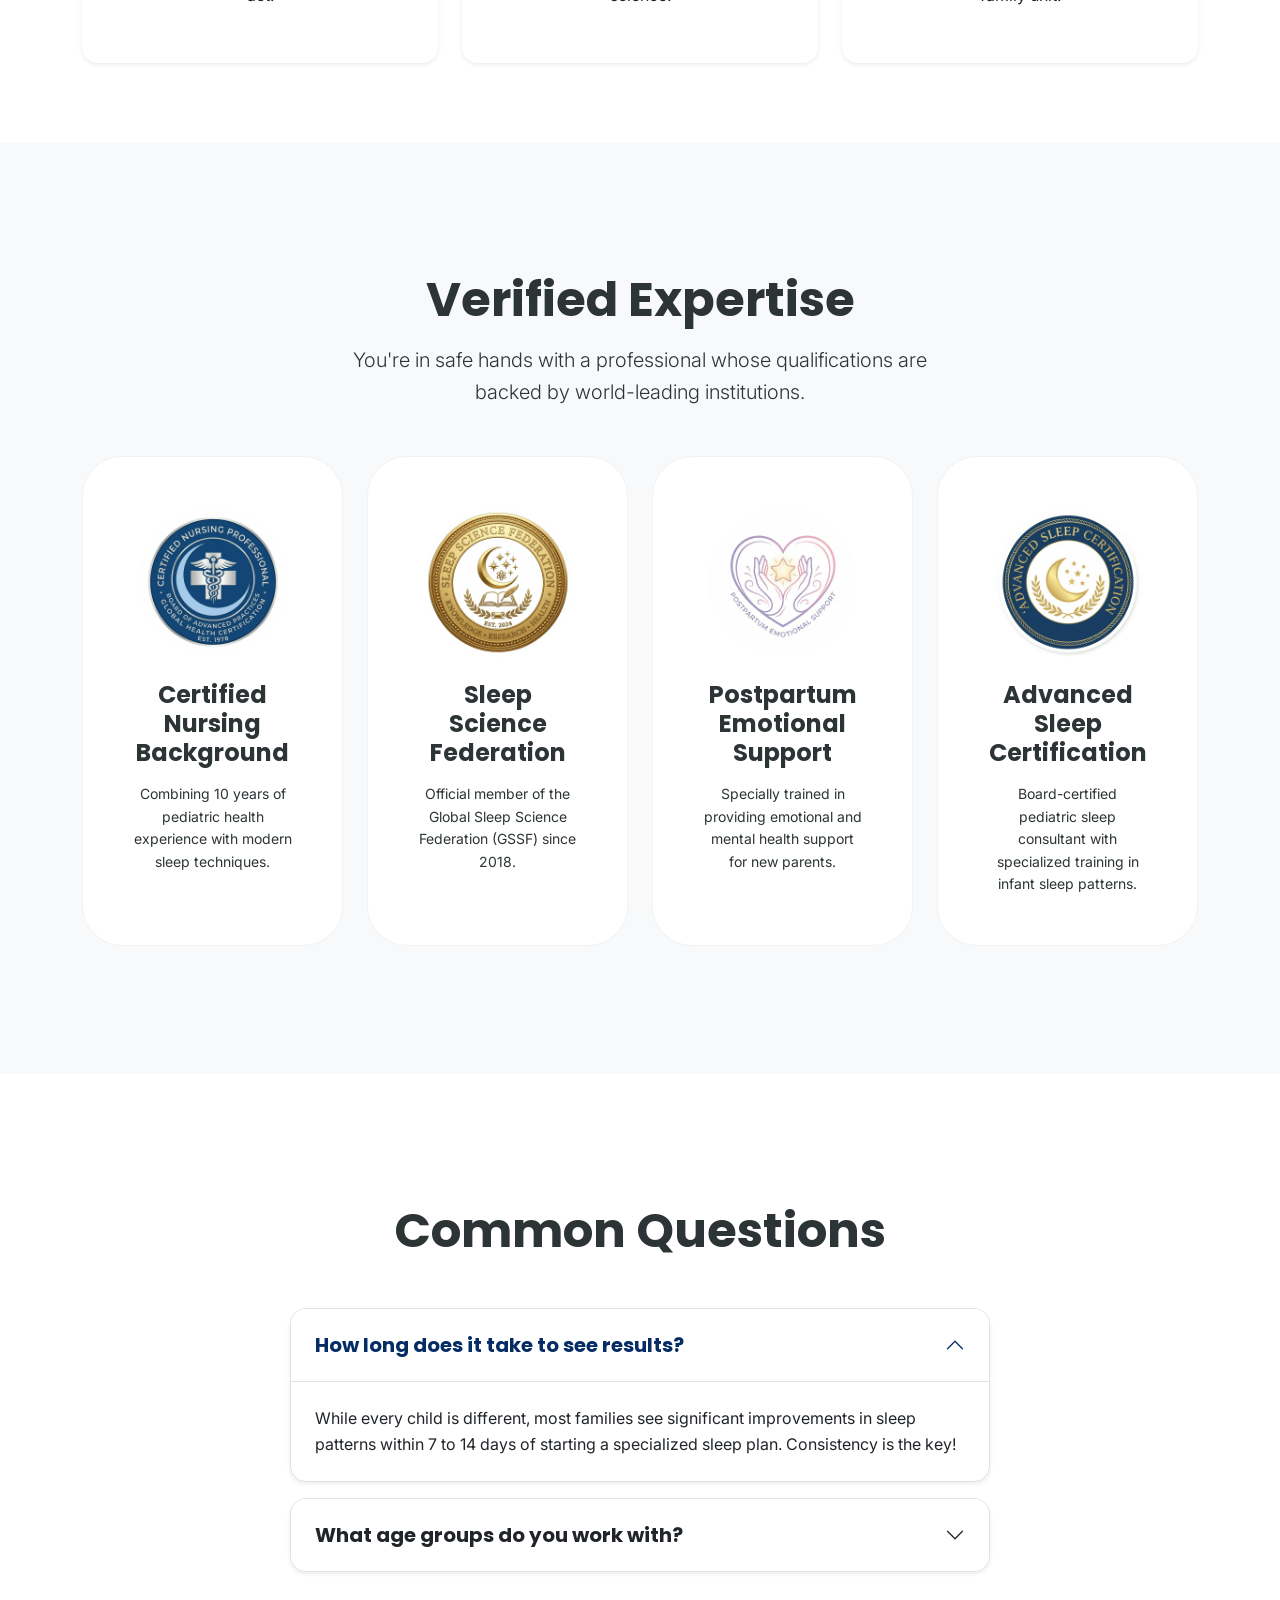
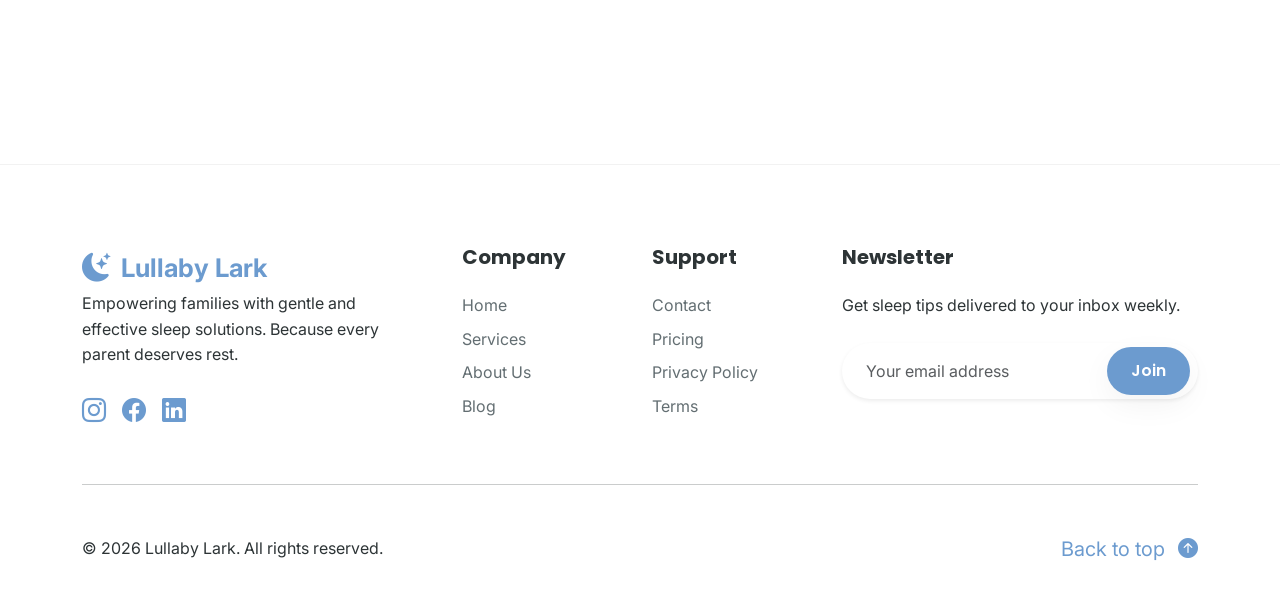
==== commit 0bc5b8d5: "Enhancement: Dashboard UI refinement and layout fixes" ====
--- a/about.html
+++ b/about.html
@@ -89,7 +89,7 @@
                 <div class="col-lg-5 animate-on-scroll">
                     <div class="position-relative">
                         <div class="bg-primary rounded-circle position-absolute" style="width: 100px; height: 100px; top: -20px; right: -20px; z-index: -1;"></div>
-                        <img src="assets/images/about_consultant.png" alt="About the Consultant" class="img-fluid rounded-4 shadow-lg border-5 border-white">
+                        <img src="assets/images/about_expert_unique.png" alt="About the Consultant" class="img-fluid rounded-4 shadow-lg border-5 border-white">
                         
                     </div>
                 </div>
--- a/assets/css/style.css
+++ b/assets/css/style.css
@@ -338,6 +338,11 @@
 .bg-tertiary {
     background-color: var(--tertiary-color) !important;
 }
+
+.bg-primary-subtle { background-color: rgba(108, 155, 207, 0.15) !important; }
+.bg-tertiary-subtle { background-color: rgba(200, 182, 226, 0.15) !important; }
+.bg-success-subtle { background-color: rgba(85, 239, 161, 0.15) !important; }
+.bg-warning-subtle { background-color: rgba(255, 193, 7, 0.15) !important; }
 
 .btn-primary {
     background-color: var(--primary-color) !important;
@@ -1612,87 +1617,111 @@
     }
 }
 
-/* Center website name and logo in login and register cards */
+/* Center website name and logo in login and register cards - Display on single line */
 body.bg-light .card .text-center .navbar-brand {
-    display: flex !important;
-    flex-direction: column !important;
+    display: inline-flex !important;
+    flex-direction: row !important;
     align-items: center !important;
     justify-content: center !important;
-    text-align: center !important;
+    gap: 8px !important;
     margin: 0 auto !important;
 }
 
 body.bg-light .card .text-center .navbar-brand i {
-    margin-bottom: 5px !important;
-    display: block !important;
+    margin-bottom: 0 !important;
+    display: inline-block !important;
 }
 
 body.bg-light .card .text-center .navbar-brand span {
     text-align: center !important;
-    display: block !important;
-}
-
-/* Force centering for login and register pages */
-.login-page .navbar-brand,
-.register-page .navbar-brand {
-    text-align: center !important;
-    display: block !important;
-    margin: 0 auto 15px auto !important;
-}
-
-.login-page .navbar-brand i,
-.register-page .navbar-brand i {
-    display: block !important;
-    text-align: center !important;
-    margin-bottom: 5px !important;
+    display: inline-block !important;
+}
+
+/* Fix logo and website name alignment in mobile and tablet views for login and register pages - Single line display */
+@media (max-width: 767px) {
+    .auth-page .navbar-brand {
+        display: inline-flex !important;
+        flex-direction: row !important;
+        align-items: center !important;
+        justify-content: center !important;
+        gap: 6px !important;
+        margin: 0 auto !important;
+    }
+    
+    .auth-page .navbar-brand i {
+        font-size: 2rem !important;
+        margin-bottom: 0 !important;
+        display: inline-block !important;
+    }
+    
+    .auth-page .navbar-brand span {
+        font-size: 1.5rem !important;
+        line-height: 1.2 !important;
+        display: inline-block !important;
+    }
+}
+
+@media (min-width: 768px) and (max-width: 991px) {
+    .auth-page .navbar-brand {
+        display: inline-flex !important;
+        flex-direction: row !important;
+        align-items: center !important;
+        justify-content: center !important;
+        gap: 8px !important;
+        margin: 0 auto !important;
+    }
+    
+    .auth-page .navbar-brand i {
+        font-size: 2.5rem !important;
+        margin-bottom: 0 !important;
+        display: inline-block !important;
+    }
+    
+    .auth-page .navbar-brand span {
+        font-size: 1.8rem !important;
+        line-height: 1.2 !important;
+        display: inline-block !important;
+    }
 }
 
 .login-page .navbar-brand span,
 .register-page .navbar-brand span {
-    display: block !important;
-    text-align: center !important;
-}
-
-/* Specific centering for register page navbar-brand */
+    display: inline-block !important;
+}
+
+/* Specific centering for register page navbar-brand - Single line display */
 body.bg-light .card .text-center .navbar-brand.fs-2 {
-    display: flex !important;
-    flex-direction: column !important;
+    display: inline-flex !important;
+    flex-direction: row !important;
     align-items: center !important;
     justify-content: center !important;
-    text-align: center !important;
-    margin: 0 auto 15px auto !important;
-    width: fit-content !important;
+    gap: 8px !important;
+    margin: 0 auto !important;
 }
 
 body.bg-light .card .text-center .navbar-brand.fs-2 i,
 body.bg-light .card .text-center .navbar-brand.fs-2 span {
-    display: block !important;
-    text-align: center !important;
-}
-
-/* Force center Lullaby Lark logo and text */
+    display: inline-block !important;
+}
+
+/* Force center Lullaby Lark logo and text - Single line display */
 body.bg-light .card .text-center a.navbar-brand {
-    text-align: center !important;
-    display: flex !important;
-    flex-direction: column !important;
+    display: inline-flex !important;
+    flex-direction: row !important;
     align-items: center !important;
     justify-content: center !important;
-    margin: 0 auto 15px auto !important;
-    position: relative !important;
-    left: 50% !important;
-    transform: translateX(-50%) !important;
+    gap: 8px !important;
+    margin: 0 auto !important;
 }
 
 body.bg-light .card .text-center a.navbar-brand i {
-    display: block !important;
-    text-align: center !important;
-    margin: 0 auto 5px auto !important;
+    display: inline-block !important;
+    margin: 0 !important;
 }
 
 body.bg-light .card .text-center a.navbar-brand span {
-    display: block !important;
-    text-align: center !important;
-    margin: 0 auto !important;
+    display: inline-block !important;
+    margin: 0 !important;
 }
 
 /* Fix link hover color in login and register pages */
@@ -1725,6 +1754,22 @@
 body.bg-light .card .text-center a:not(.navbar-brand):not(.btn):hover {
     color: var(--primary-color) !important;
     text-decoration: underline !important;
+}
+
+/* Fix hero section button alignment on tablet view */
+@media (max-width: 991.98px) and (min-width: 768px) {
+    .hero .d-flex.flex-column.flex-sm-row.gap-3.justify-content-center.justify-content-lg-start {
+        justify-content: center !important;
+        align-items: center !important;
+        text-align: center !important;
+        gap: 0.5rem !important;
+    }
+    
+    .hero .d-flex.flex-column.flex-sm-row.gap-3.justify-content-center.justify-content-lg-start .btn {
+        width: 100% !important;
+        max-width: 250px !important;
+        margin: 0 auto !important;
+    }
 }
 
 /* Hide consultant card on mobile in About page */
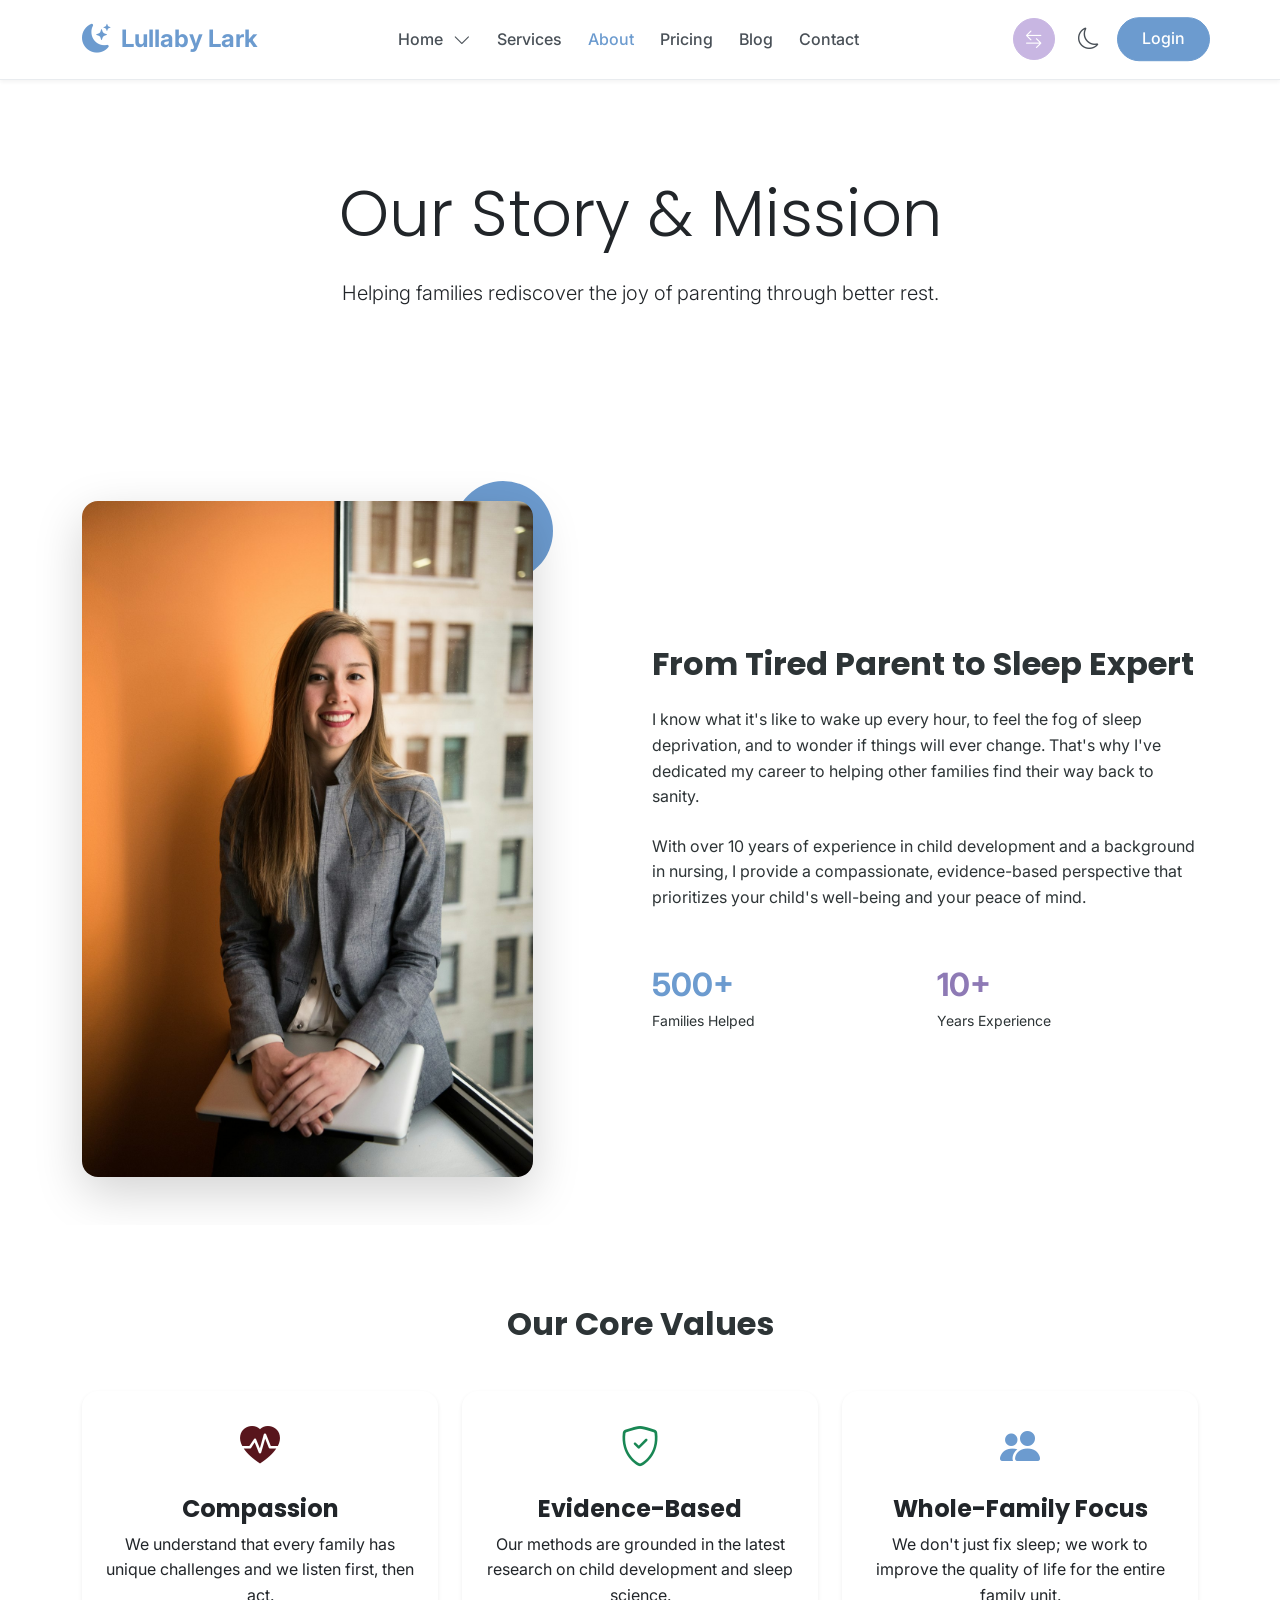
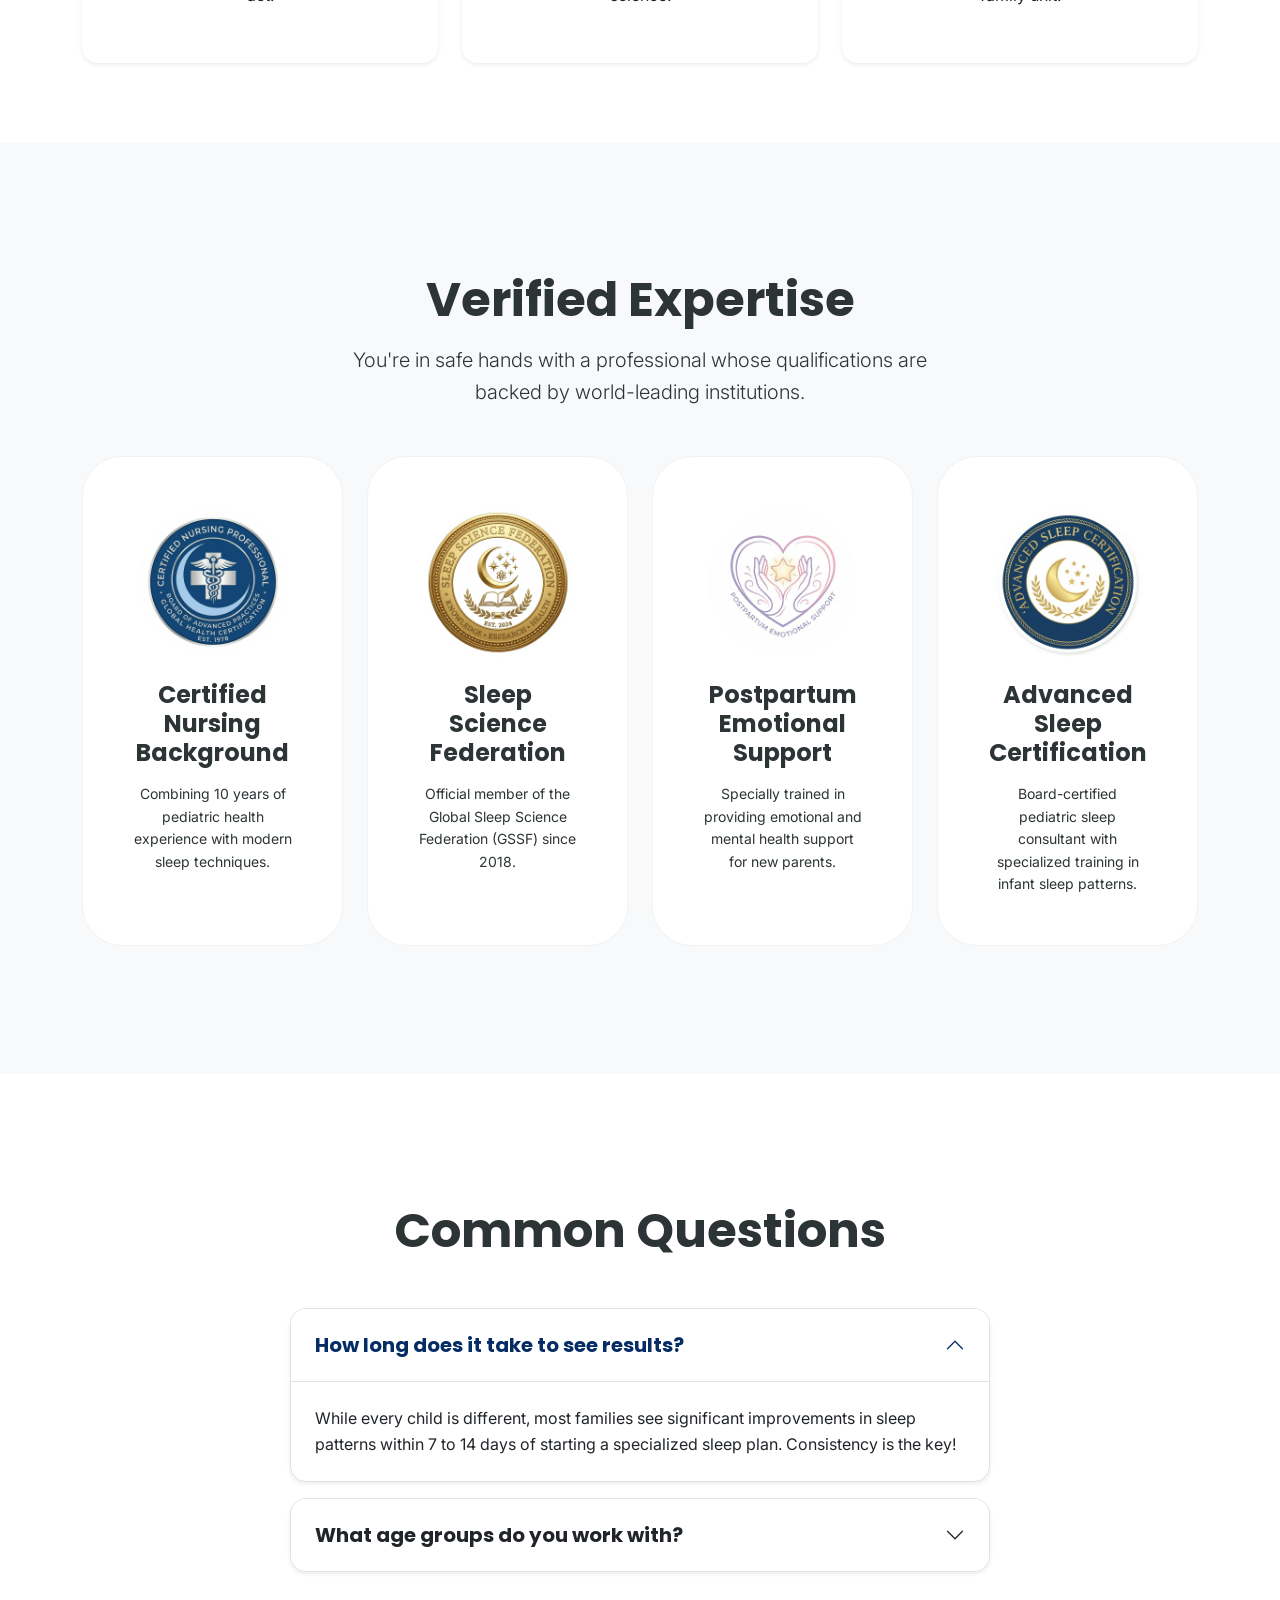
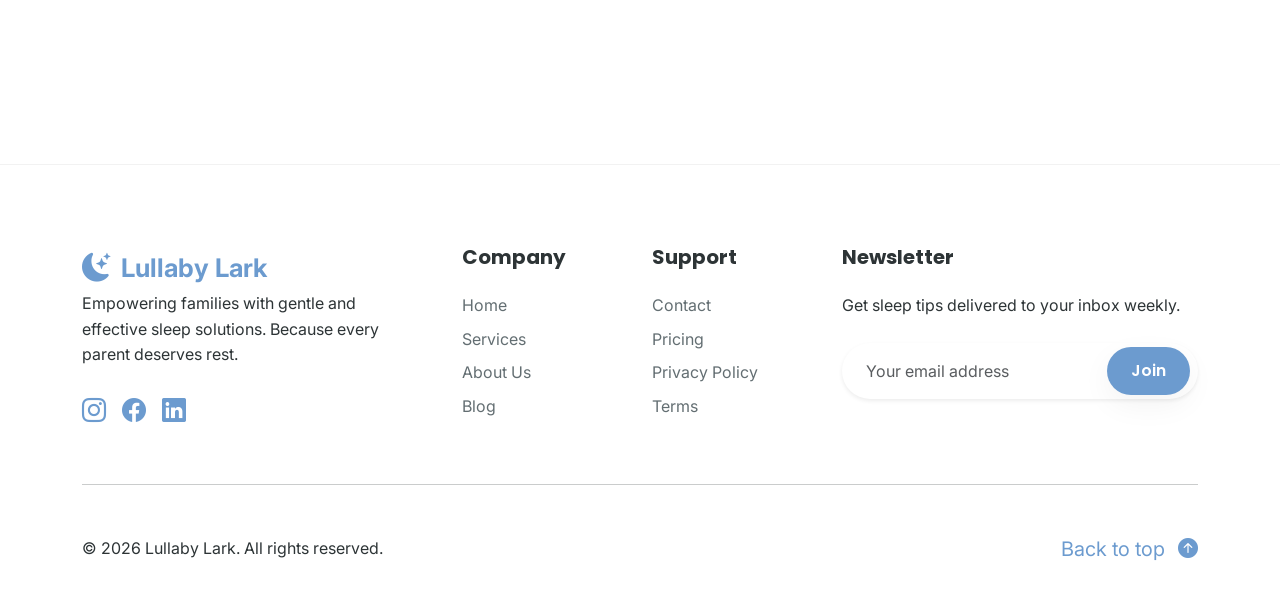
==== commit a1bae2cd: "Polish auth pages and navigation styling" ====
--- a/about.html
+++ b/about.html
@@ -52,7 +52,7 @@
                         <li class="nav-item"><a class="nav-link" href="contact.html">Contact</a></li>
                         <li class="nav-item">
                             <a class="nav-link" href="#" id="rtl-toggle">
-                                <i class="bi bi-translate"></i>
+                                <i class="bi bi-arrow-left-right"></i>
                             </a>
                         </li>
                         <li class="nav-item">
--- a/assets/css/style.css
+++ b/assets/css/style.css
@@ -5,6 +5,14 @@
   - Secondary: Warm Cream (#F8F4EF)
   - Tertiary: Calm Lavender (#C8B6E2)
 */
+
+.text-tertiary {
+    color: var(--tertiary-text-light) !important;
+}
+
+.bg-tertiary-subtle {
+    background-color: var(--tertiary-bg-light) !important;
+}
 
 :root {
     --primary-color: #6C9BCF;
@@ -23,6 +31,10 @@
 
     --font-primary: 'Poppins', sans-serif;
     --font-secondary: 'Inter', sans-serif;
+
+    /* Light theme badge visibility fixes */
+    --tertiary-text-light: #8E7AB5;
+    --tertiary-bg-light: rgba(200, 182, 226, 0.2);
 
     --spacing-xs: 4px;
     --spacing-sm: 8px;
@@ -358,6 +370,20 @@
 .btn-outline-primary:hover {
     background-color: var(--primary-color) !important;
     color: white !important;
+}
+
+/* Footer Brand - Center on Tablet & Mobile */
+@media (max-width: 991.98px) {
+    footer .col-lg-4:first-child {
+        text-align: center;
+    }
+    footer .col-lg-4:first-child .navbar-brand {
+        display: inline-flex !important;
+        justify-content: center;
+    }
+    footer .col-lg-4:first-child .social-links {
+        justify-content: center !important;
+    }
 }
 
 /* Footer Links */
@@ -1309,6 +1335,12 @@
     text-align: center;
     transition: var(--transition);
     min-width: 300px;
+    display: flex;
+    flex-direction: column;
+}
+
+.package-card .btn {
+    margin-top: auto;
 }
 
 .package-card:hover {
@@ -1356,9 +1388,14 @@
 
 .reassurance-bg {
     background: linear-gradient(var(--secondary-color), var(--surface-color));
-    border-radius: 100px;
-    margin: 100px 0;
-    padding: 100px 0;
+    border-radius: 60px;
+    margin: 80px 0;
+    padding: 80px 0;
+}
+
+[data-theme="dark"] .reassurance-bg {
+    background: #1C1C1E !important;
+    border: 1px solid rgba(255, 255, 255, 0.05);
 }
 
 .quiz-cta {
@@ -1424,6 +1461,14 @@
     padding: 50px 30px;
     text-align: center;
     border-right: 1px solid rgba(0, 0, 0, 0.05);
+    display: flex;
+    flex-direction: column;
+}
+
+.compare-col .btn {
+    margin-top: auto;
+    width: fit-content;
+    align-self: center;
 }
 
 .compare-col:last-child {
@@ -1431,7 +1476,15 @@
 }
 
 .compare-col.popular {
+    position: relative;
     background: rgba(108, 155, 207, 0.05);
+}
+
+.compare-col.popular > .badge {
+    position: absolute;
+    top: 20px;
+    left: 50%;
+    transform: translateX(-50%);
 }
 
 .essential-card {
@@ -2996,7 +3049,7 @@
     font-size: 1.1rem !important;
 }
 
-/* Main navigation items - no button styling, only underline hover */
+/* Main navigation items - no button styling, highlight only active state */
 .navbar-nav .nav-link:not([id="rtl-toggle"]):not([id="theme-toggle"]):not([href="dashboard.html"]):not([href="login.html"]):not([href="register.html"]) {
     background: transparent;
     border: none;
@@ -3005,7 +3058,7 @@
     transition: all 0.3s ease;
     font-weight: 500;
     gap: 6px;
-    text-decoration: none;
+    text-decoration: none !important;
     position: relative;
 }
 
@@ -3013,30 +3066,18 @@
     color: #ffffff !important;
 }
 
-.navbar-nav .nav-link:not([id="rtl-toggle"]):not([id="theme-toggle"]):not([href="dashboard.html"]):not([href="login.html"]):not([href="register.html"]):hover,
 .navbar-nav .nav-link:not([id="rtl-toggle"]):not([id="theme-toggle"]):not([href="dashboard.html"]):not([href="login.html"]):not([href="register.html"]).active {
     background: transparent;
     color: var(--primary-color) !important;
     border: none;
     transform: none;
     box-shadow: none;
-    text-decoration: none;
-}
-
-.navbar-nav .nav-link:not([id="rtl-toggle"]):not([id="theme-toggle"]):not([href="dashboard.html"]):not([href="login.html"]):not([href="register.html"])::after {
-    content: '';
-    position: absolute;
-    bottom: 0;
-    left: 0;
-    width: 0;
-    height: 2px;
-    background: var(--primary-color);
-    transition: width 0.3s ease;
-}
-
-.navbar-nav .nav-link:not([id="rtl-toggle"]):not([id="theme-toggle"]):not([href="dashboard.html"]):not([href="login.html"]):not([href="register.html"]):hover::after,
-.navbar-nav .nav-link:not([id="rtl-toggle"]):not([id="theme-toggle"]):not([href="dashboard.html"]):not([href="login.html"]):not([href="register.html"]).active::after {
-    width: 100%;
+    text-decoration: none !important;
+}
+
+.navbar-nav .nav-link:not([id="rtl-toggle"]):not([id="theme-toggle"]):not([href="dashboard.html"]):not([href="login.html"]):not([href="register.html"]):hover {
+    color: var(--primary-color);
+    opacity: 0.8;
 }
 
 /* Button styling for RTL, Theme, Dashboard, Login, Sign Up only */
@@ -3089,19 +3130,21 @@
 }
 
 /* RTL toggle specific styling */
-.navbar-nav .nav-link[id="rtl-toggle"] {
-    background: var(--tertiary-color);
-    color: white;
-    border-color: var(--tertiary-color);
+#rtl-toggle {
+    background: var(--tertiary-color) !important;
+    color: white !important;
+    border-color: var(--tertiary-color) !important;
     display: flex;
     align-items: center;
     justify-content: center;
     gap: 8px;
 }
 
-.navbar-nav .nav-link[id="rtl-toggle"]:hover {
-    background: #b8a6d2;
-    border-color: #b8a6d2;
+#rtl-toggle:hover {
+    background: #b8a6d2 !important;
+    border-color: #b8a6d2 !important;
+    transform: translateY(-2px);
+    box-shadow: 0 4px 12px rgba(200, 182, 226, 0.3);
 }
 
 /* Theme toggle specific styling */
@@ -3130,6 +3173,14 @@
     background: var(--primary-color);
     color: white;
     border-color: var(--primary-color);
+}
+
+/* Dark Mode specific outlines for toggles */
+[data-theme="dark"] #rtl-toggle,
+[data-theme="dark"] .navbar-nav .nav-link[id="theme-toggle"],
+[data-theme="dark"] .navbar-nav .nav-link[href="dashboard.html"],
+[data-theme="dark"] .icon-btn#theme-toggle {
+    border: 1px solid rgba(255, 255, 255, 0.15) !important;
 }
 
 /* Fix hamburger menu icon in dark mode for all pages */
@@ -3762,3 +3813,87 @@
     line-height: 1;
     color: inherit !important;
 }
+
+/* Blog Read More Link Hover Effect */
+.read-more-link {
+    color: var(--primary-color) !important;
+    transition: var(--transition);
+}
+
+.read-more-link i {
+    transition: transform 0.3s ease;
+}
+
+.read-more-link:hover {
+    color: var(--tertiary-color) !important;
+}
+
+.read-more-link:hover i {
+    transform: translateX(4px);
+}
+
+[data-theme="dark"] .read-more-link {
+    color: #FFFFFF !important;
+}
+
+[data-theme="dark"] .read-more-link:hover {
+    color: var(--primary-color) !important;
+}
+
+/* Ensure Read More stays on one line in desktop view */
+@media (min-width: 992px) {
+    .read-more-link {
+        white-space: nowrap;
+    }
+}
+
+/* Pricing Comparison Table: Fix mobile alignment & mobile layout */
+@media (max-width: 991px) {
+    .comparison-grid {
+        overflow-x: auto;
+        -webkit-overflow-scrolling: touch;
+        border-radius: 20px;
+        margin-bottom: 20px;
+        position: relative;
+    }
+    .comparison-row {
+        min-width: 650px;
+        grid-template-columns: 2fr 1fr 1fr 1fr;
+        padding: 15px 20px;
+    }
+    .comparison-header {
+        position: sticky; /* Keep headers at top if they scroll? No, it's horizontal */
+        top: 0;
+    }
+    .comparison-row div {
+        font-size: 0.85rem;
+    }
+    .comparison-row .fs-5 {
+        font-size: 1rem !important;
+    }
+}
+
+/* Global Badge Visibility Fixes */
+.bg-primary-subtle.text-primary,
+.bg-primary-subtle .text-primary {
+    color: #5B8ABF !important;
+    background-color: rgba(108, 155, 207, 0.2) !important;
+}
+
+.bg-tertiary-subtle.text-tertiary,
+.bg-tertiary-subtle .text-tertiary {
+    color: #8E7AB5 !important;
+    background-color: rgba(142, 122, 181, 0.2) !important;
+}
+
+[data-theme="dark"] .bg-primary-subtle.text-primary,
+[data-theme="dark"] .bg-primary-subtle .text-primary {
+    color: #FFFFFF !important;
+    background-color: rgba(108, 155, 207, 0.45) !important;
+}
+
+[data-theme="dark"] .bg-tertiary-subtle.text-tertiary,
+[data-theme="dark"] .bg-tertiary-subtle .text-tertiary {
+    color: #FFFFFF !important;
+    background-color: rgba(142, 122, 181, 0.45) !important;
+}
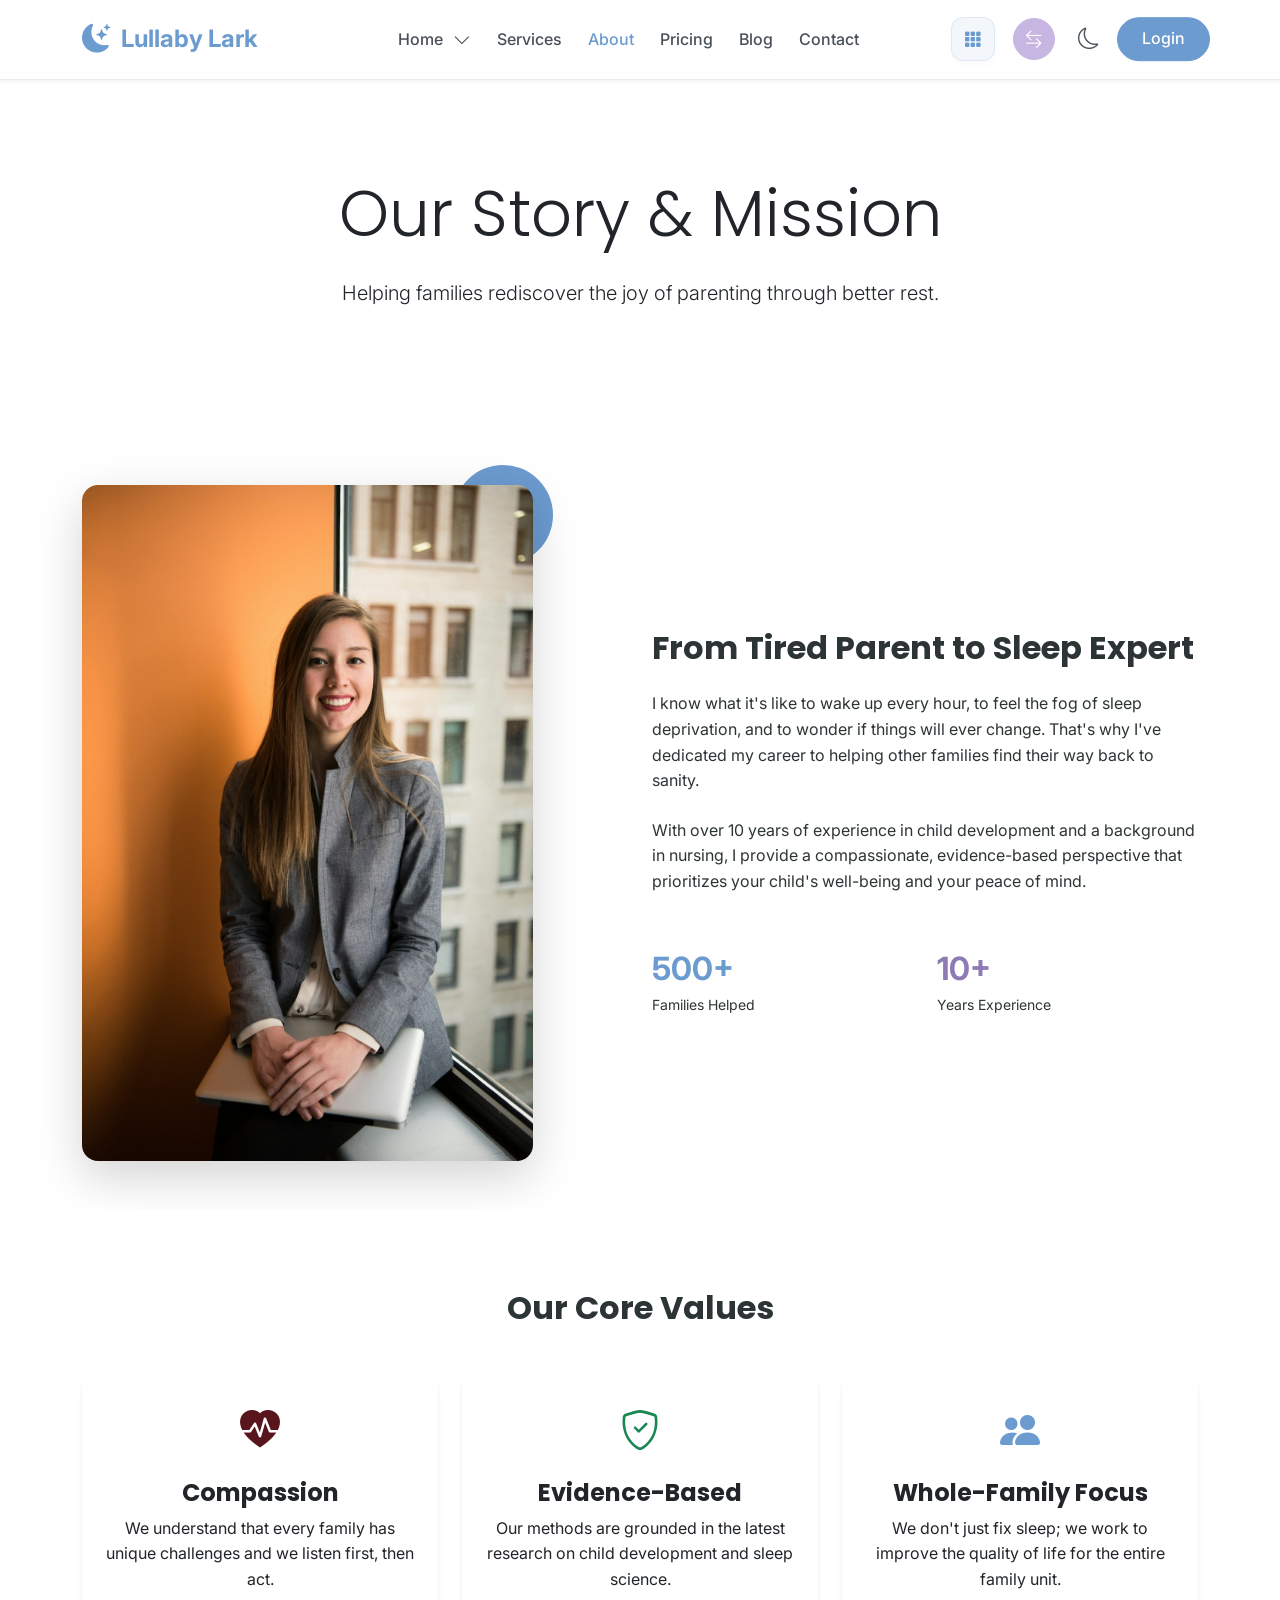
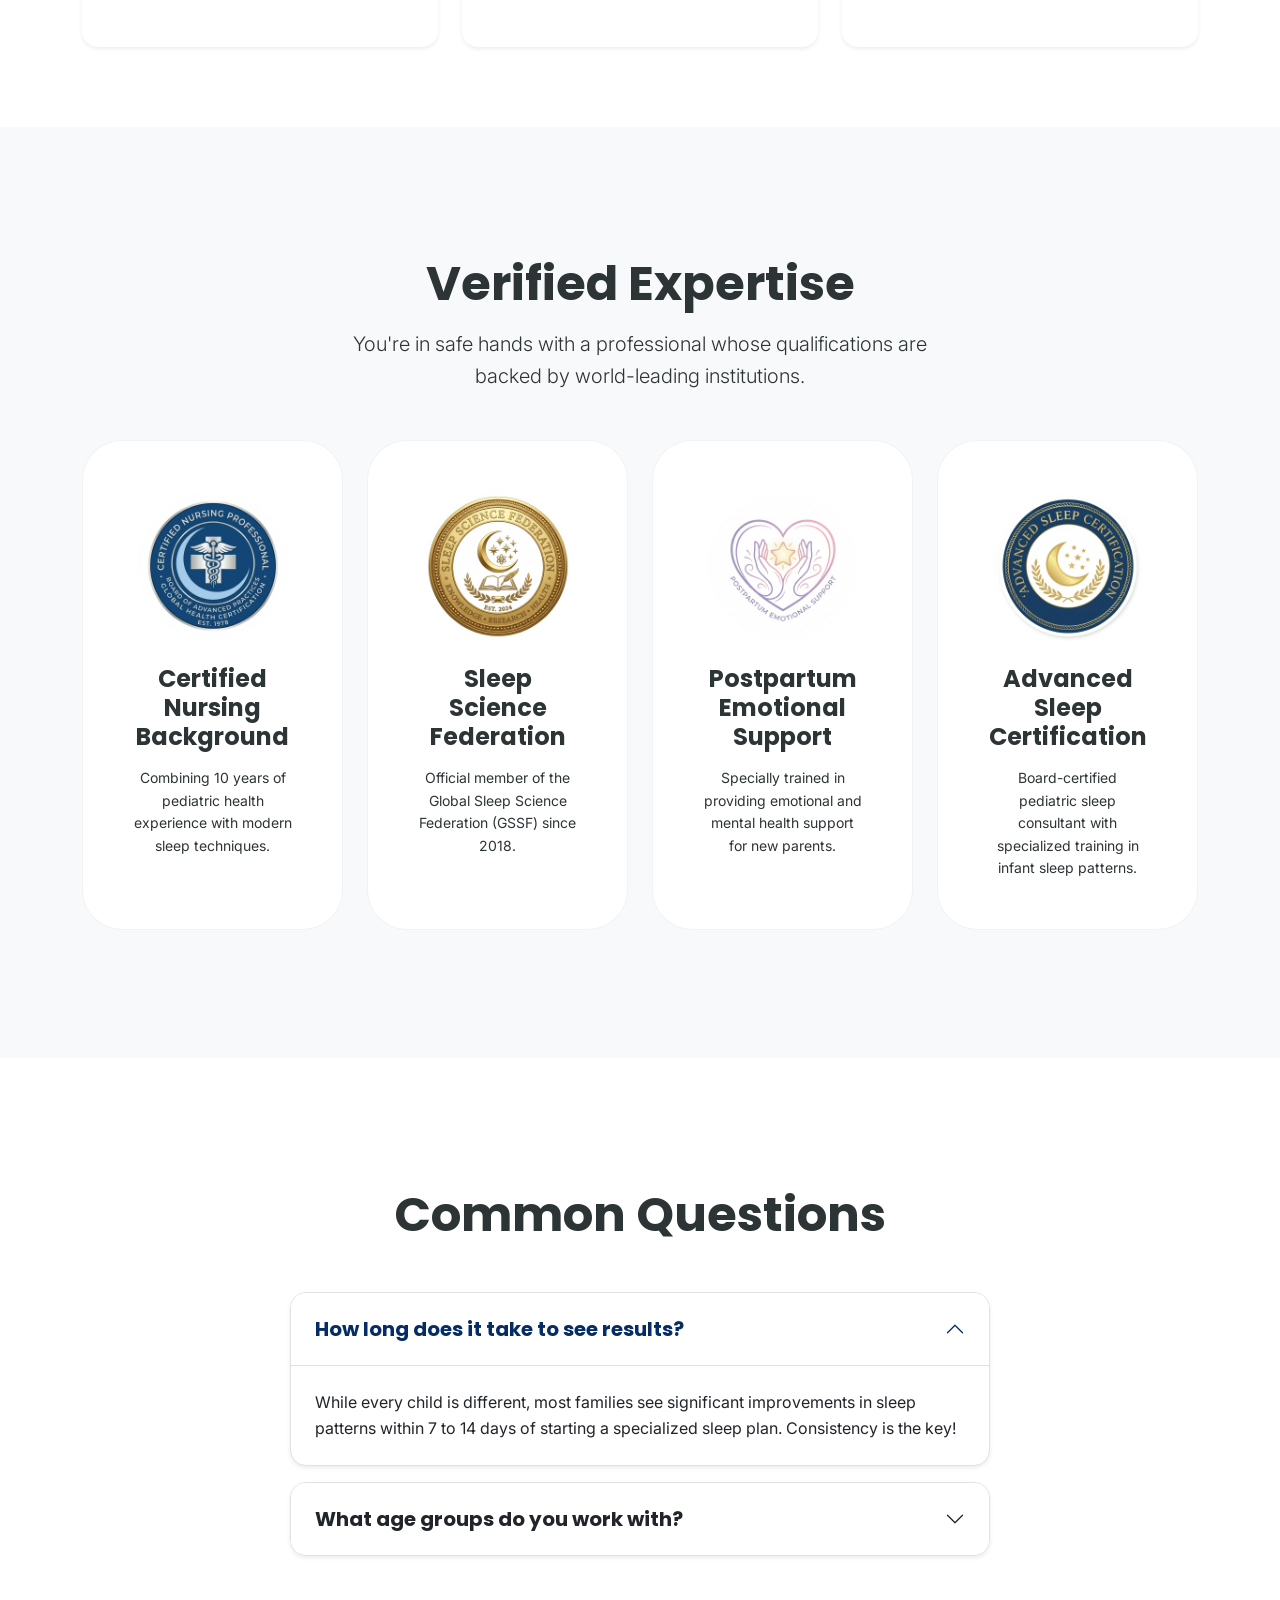
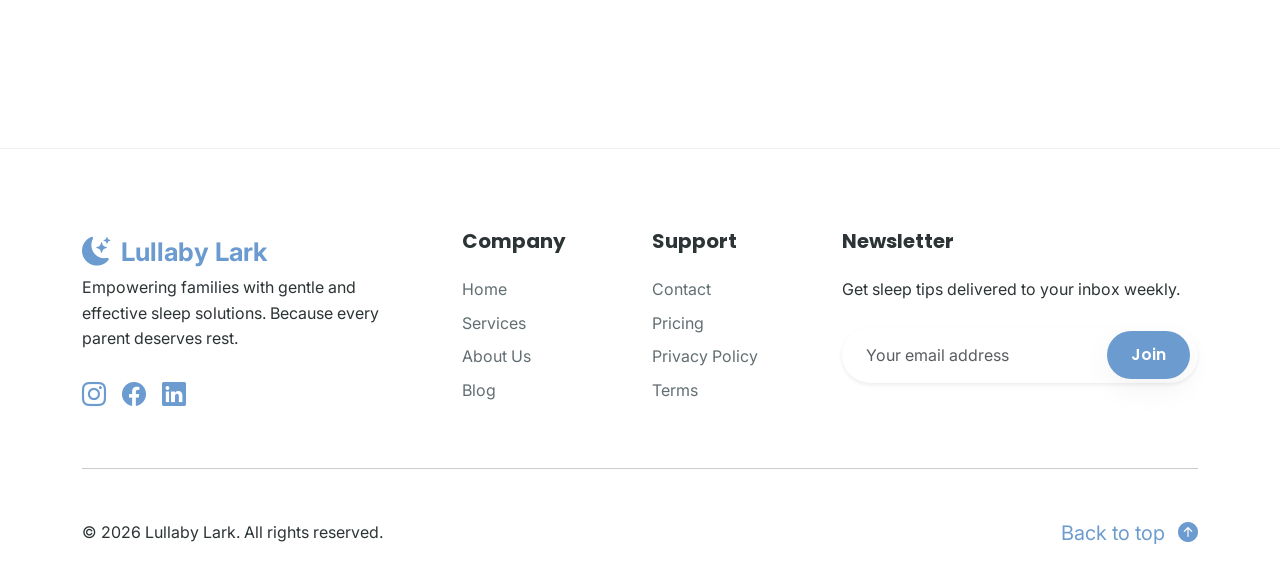
==== commit 7669b299: "update" ====
--- a/about.html
+++ b/about.html
@@ -75,10 +75,10 @@
     </nav>
 
     <!-- Page Title -->
-    <header class="py-8 mt-5 bg-white text-dark text-center">
-        <div class="container py-5 animate-on-scroll">
+    <header class="py-10 mt-5 bg-white text-dark text-center">
+        <div class="container animate-on-scroll">
             <h1 class="display-3 mb-4">Our Story & Mission</h1>
-            <p class="lead text-gray max-w-600 mx-auto">Helping families rediscover the joy of parenting through better rest.</p>
+            <p class="lead text-gray max-w-600 mx-auto mb-0">Helping families rediscover the joy of parenting through better rest.</p>
         </div>
     </header>
 
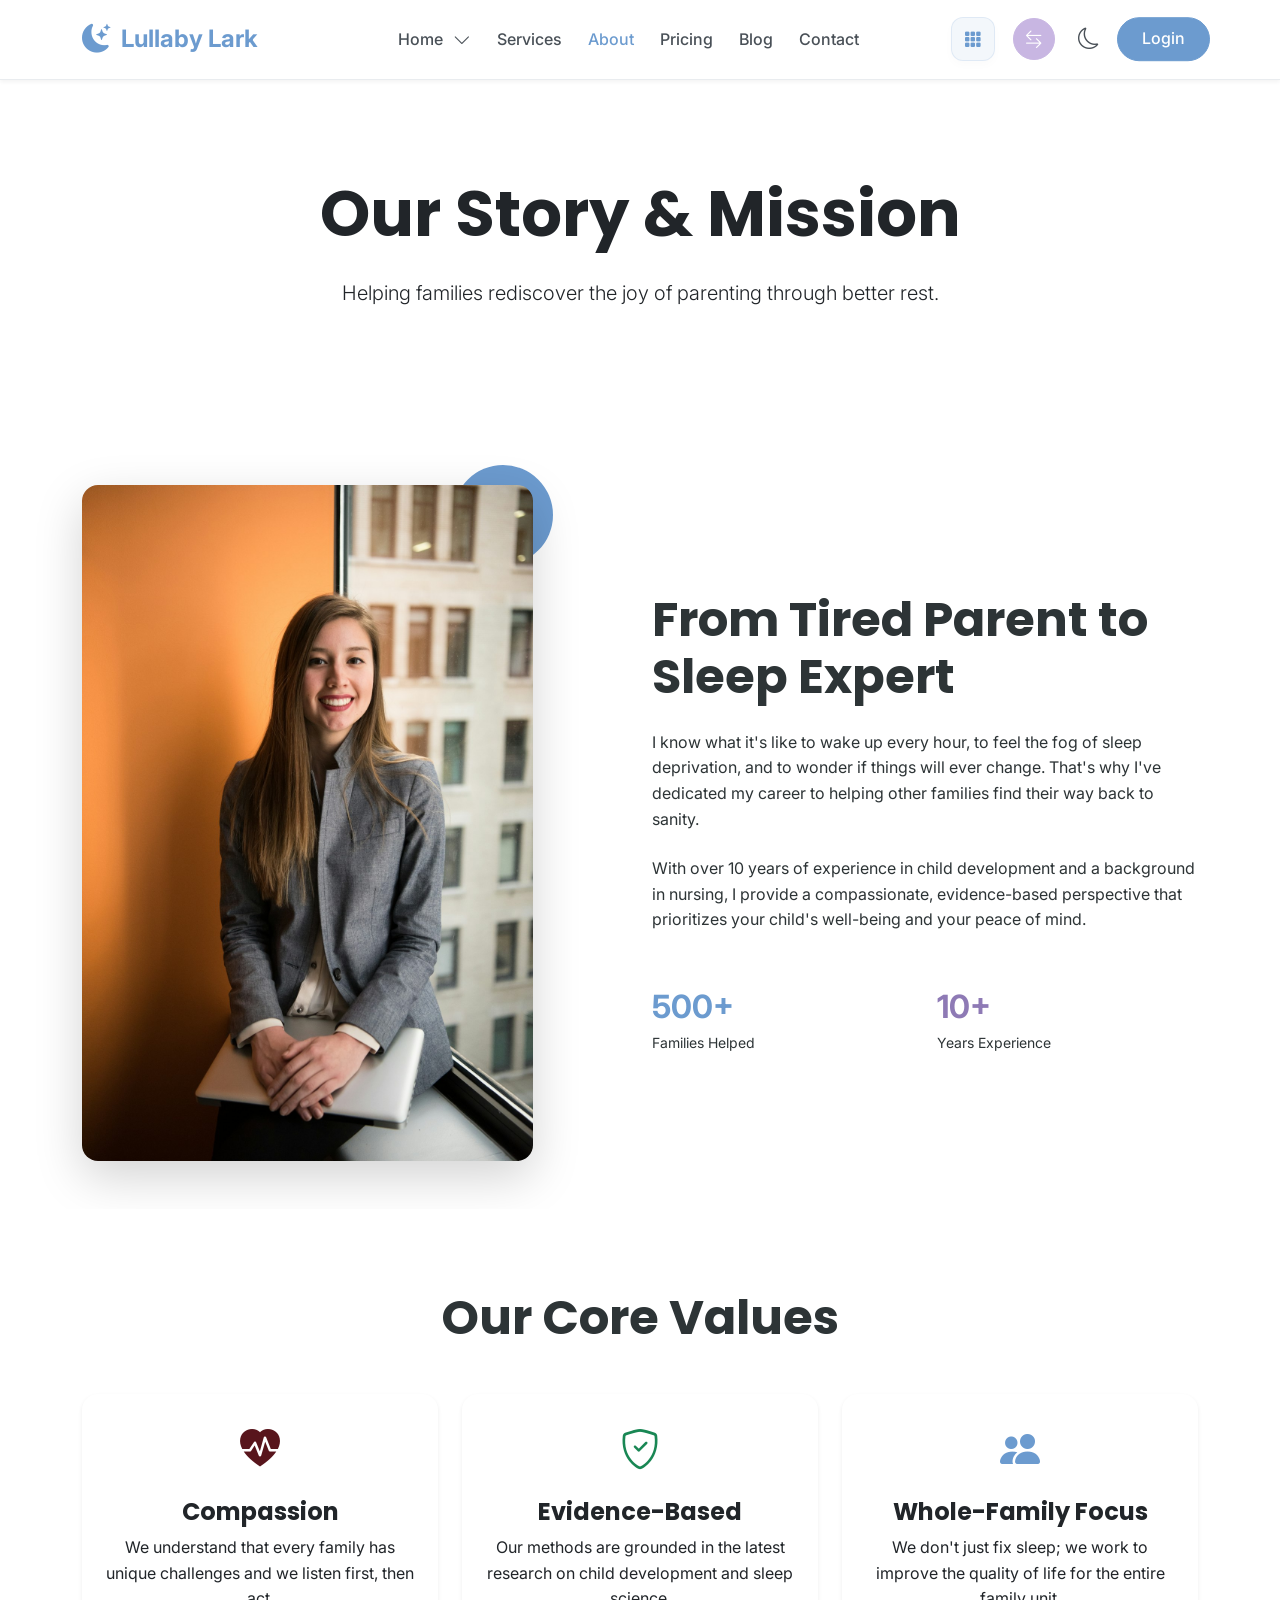
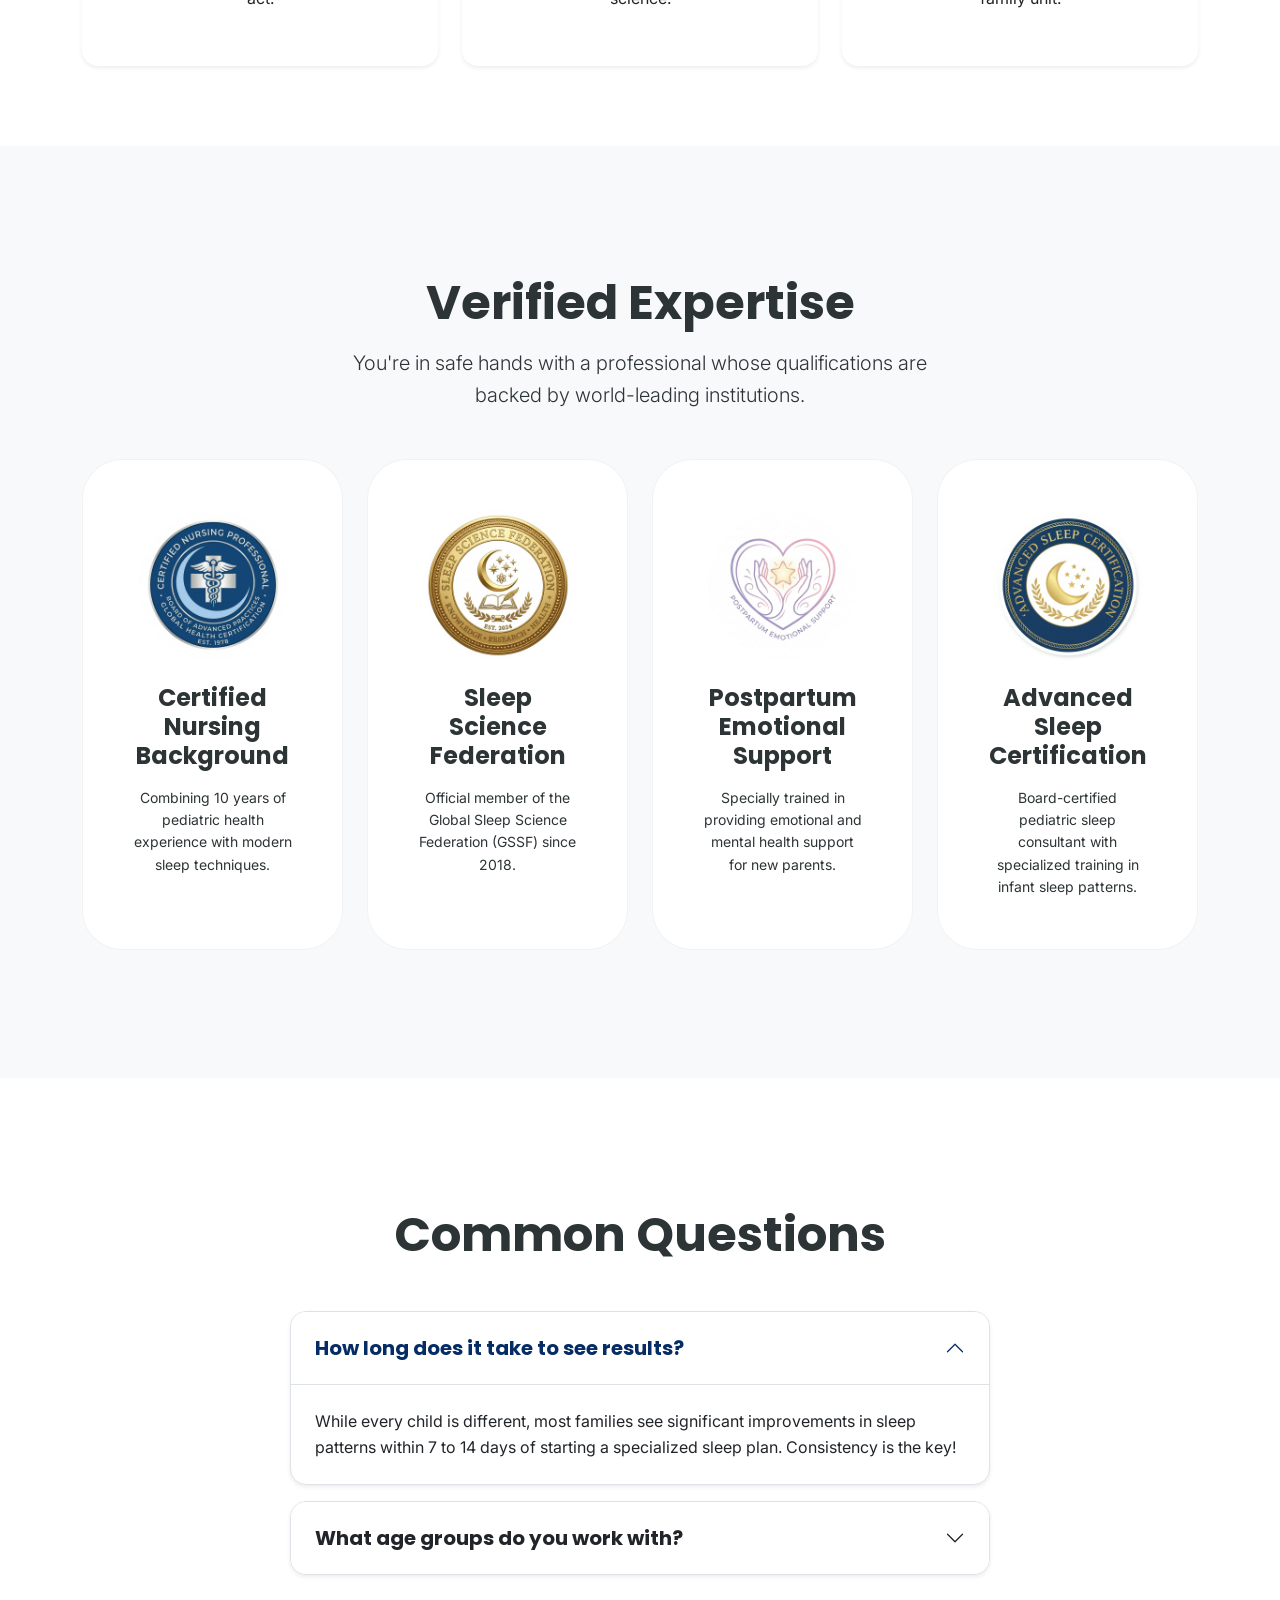
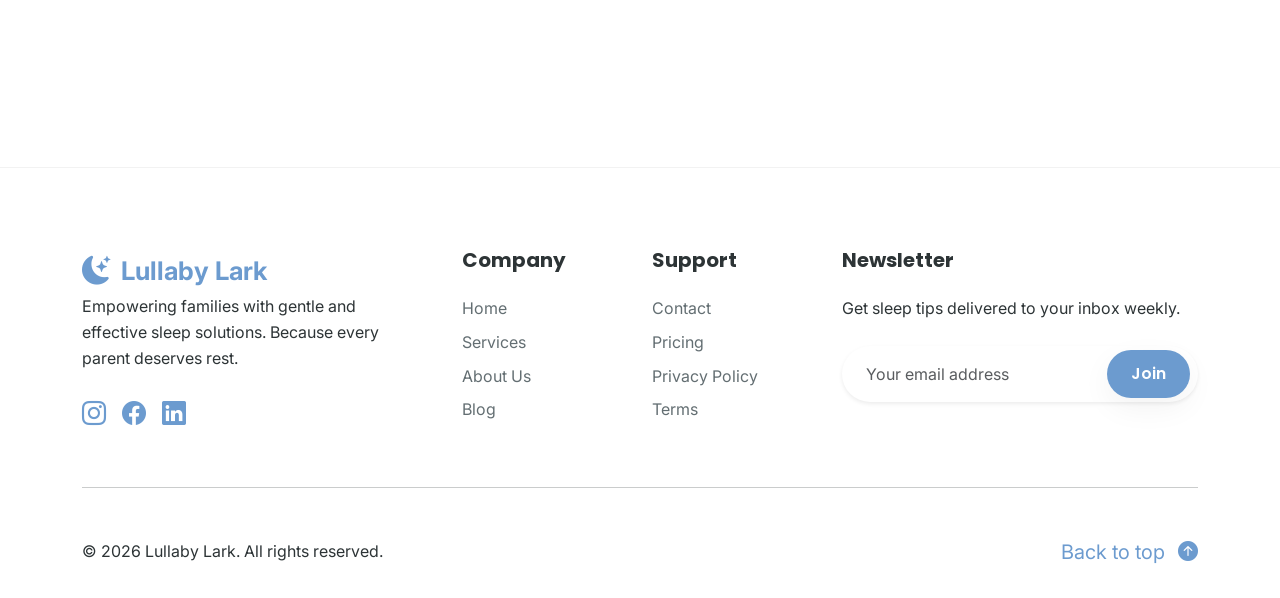
==== commit 684def8e: "Final commit" ====
--- a/about.html
+++ b/about.html
@@ -75,9 +75,9 @@
     </nav>
 
     <!-- Page Title -->
-    <header class="py-10 mt-5 bg-white text-dark text-center">
+    <header class="page-hero py-10 mt-5 bg-white text-dark text-center">
         <div class="container animate-on-scroll">
-            <h1 class="display-3 mb-4">Our Story & Mission</h1>
+            <h1 class="display-3 fw-bold mb-4">Our Story & Mission</h1>
             <p class="lead text-gray max-w-600 mx-auto mb-0">Helping families rediscover the joy of parenting through better rest.</p>
         </div>
     </header>
@@ -94,7 +94,7 @@
                     </div>
                 </div>
                 <div class="col-lg-6 offset-lg-1 animate-on-scroll">
-                    <h2 class="mb-4">From Tired Parent to Sleep Expert</h2>
+                    <h2 class="display-5 fw-bold mb-4">From Tired Parent to Sleep Expert</h2>
                     <p class="text-gray mb-4">I know what it's like to wake up every hour, to feel the fog of sleep deprivation, and to wonder if things will ever change. That's why I've dedicated my career to helping other families find their way back to sanity.</p>
                     <p class="text-gray mb-5">With over 10 years of experience in child development and a background in nursing, I provide a compassionate, evidence-based perspective that prioritizes your child's well-being and your peace of mind.</p>
                     <div class="row g-4">
@@ -115,7 +115,7 @@
     <!-- Our Values -->
     <section class="py-8 bg-white">
         <div class="container animate-on-scroll text-center">
-           <h2 class="mb-5">Our Core Values</h2>
+           <h2 class="display-5 fw-bold mb-5">Our Core Values</h2>
            <div class="row g-4 text-start">
                <div class="col-md-4">
                    <div class="card p-4 h-100 border-0 shadow-sm rounded-4 text-center">
--- a/assets/css/style.css
+++ b/assets/css/style.css
@@ -2516,6 +2516,10 @@
     .py-10 {
         padding-top: 5rem !important;
         padding-bottom: 5rem !important;
+    }
+
+    .page-hero + section.py-5 {
+        padding-top: 0 !important;
     }
 
     .split-content {
